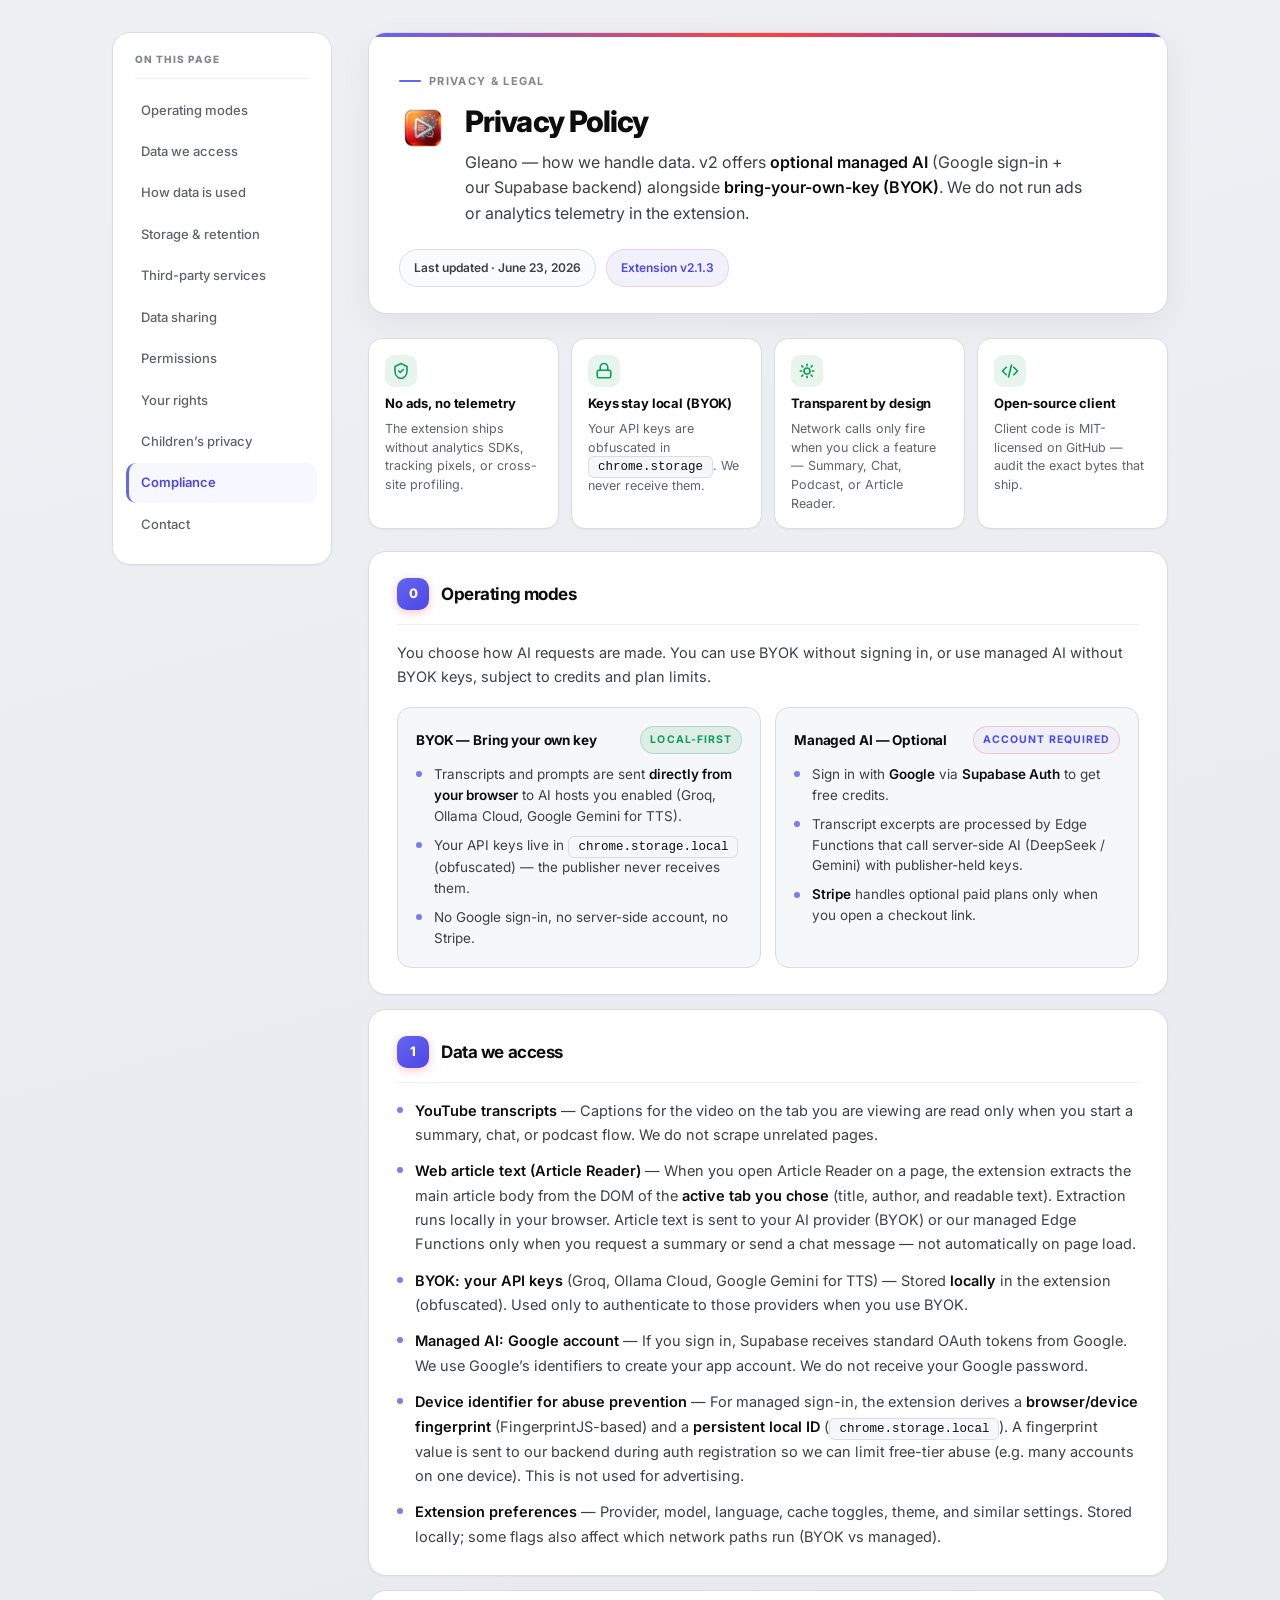
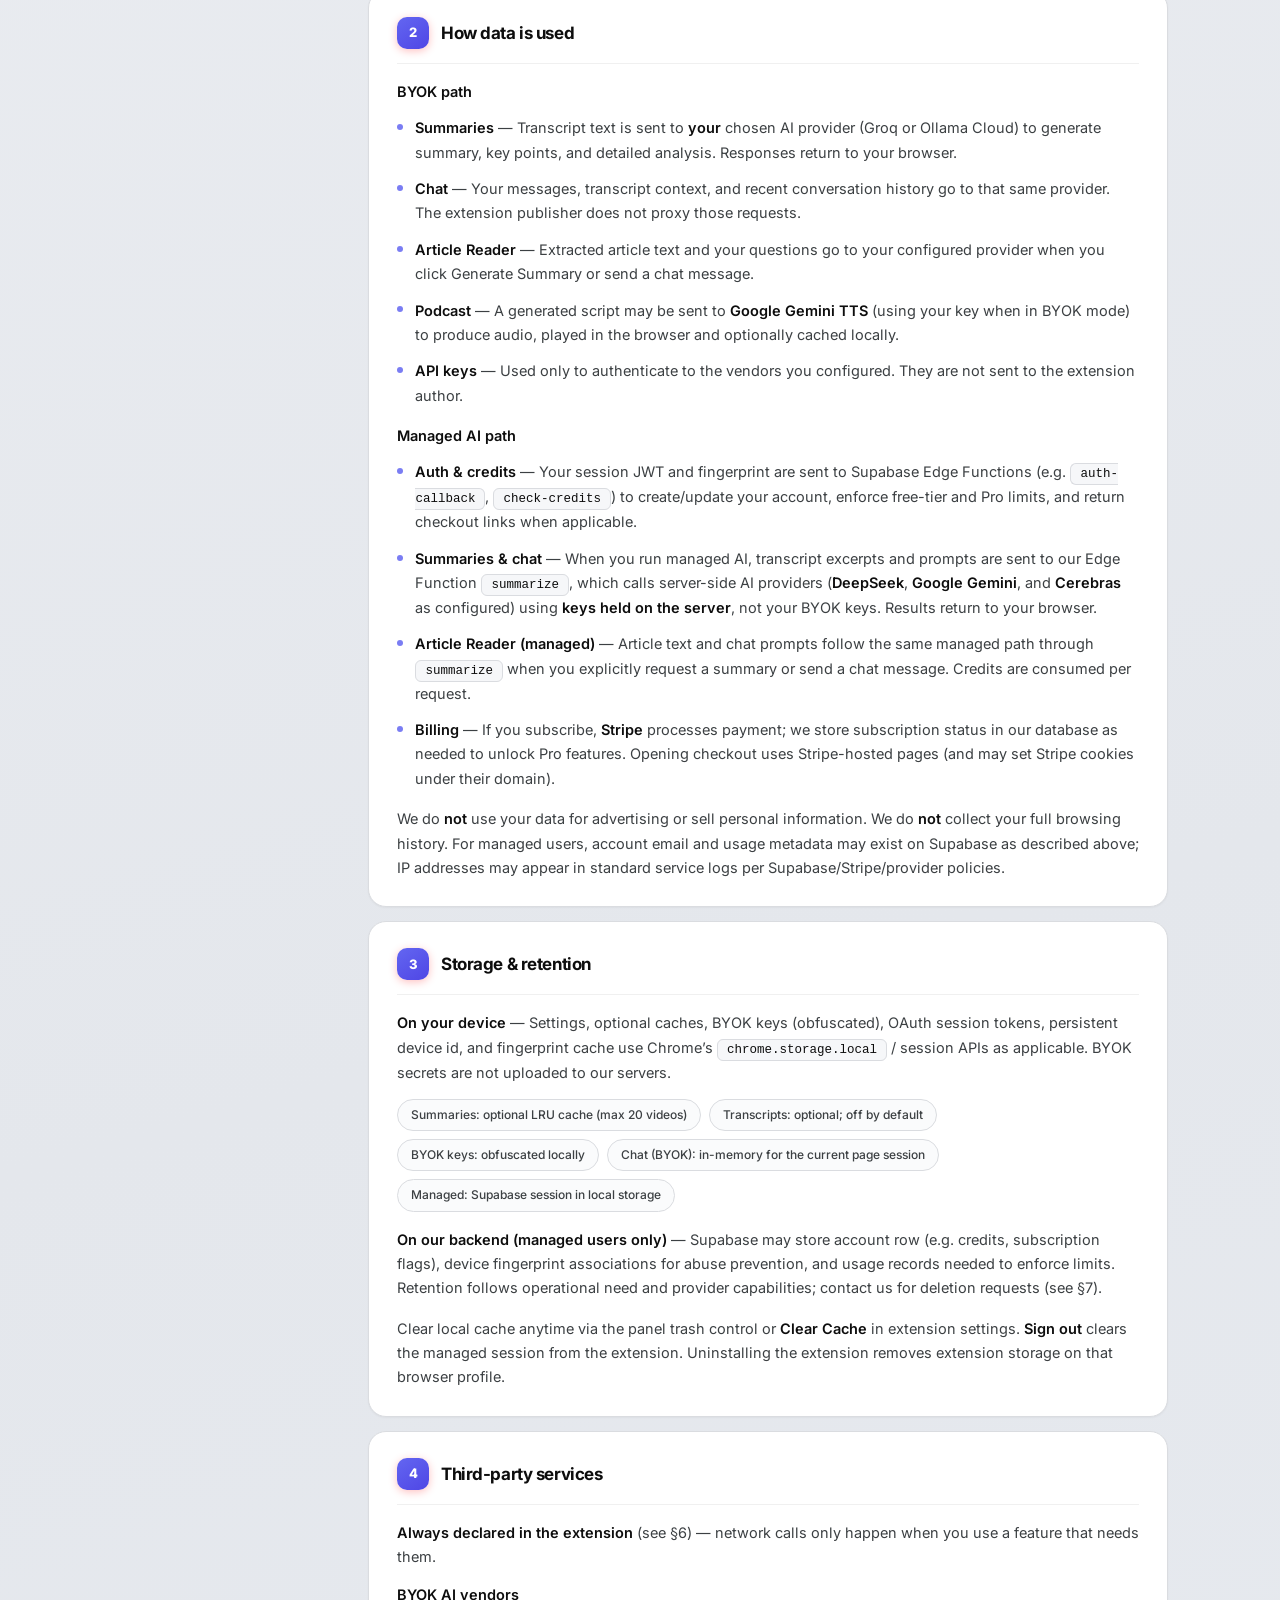
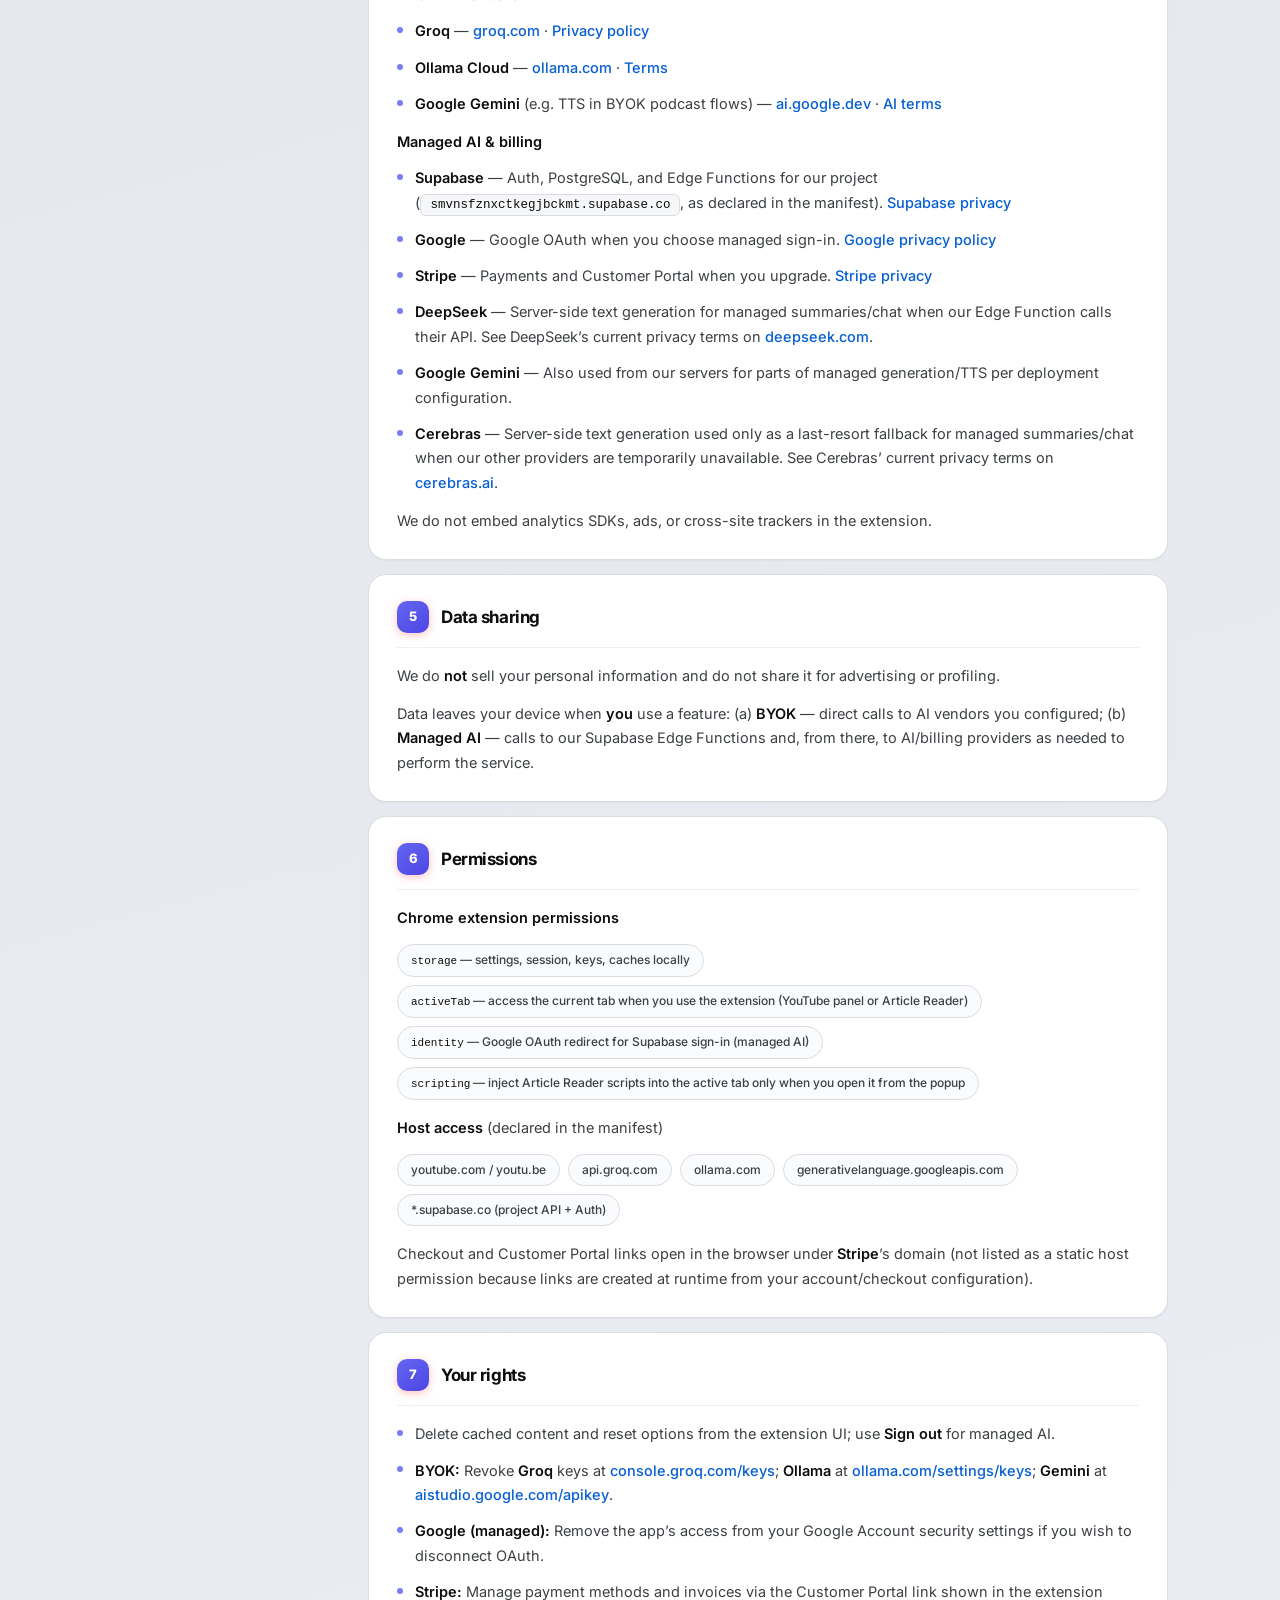
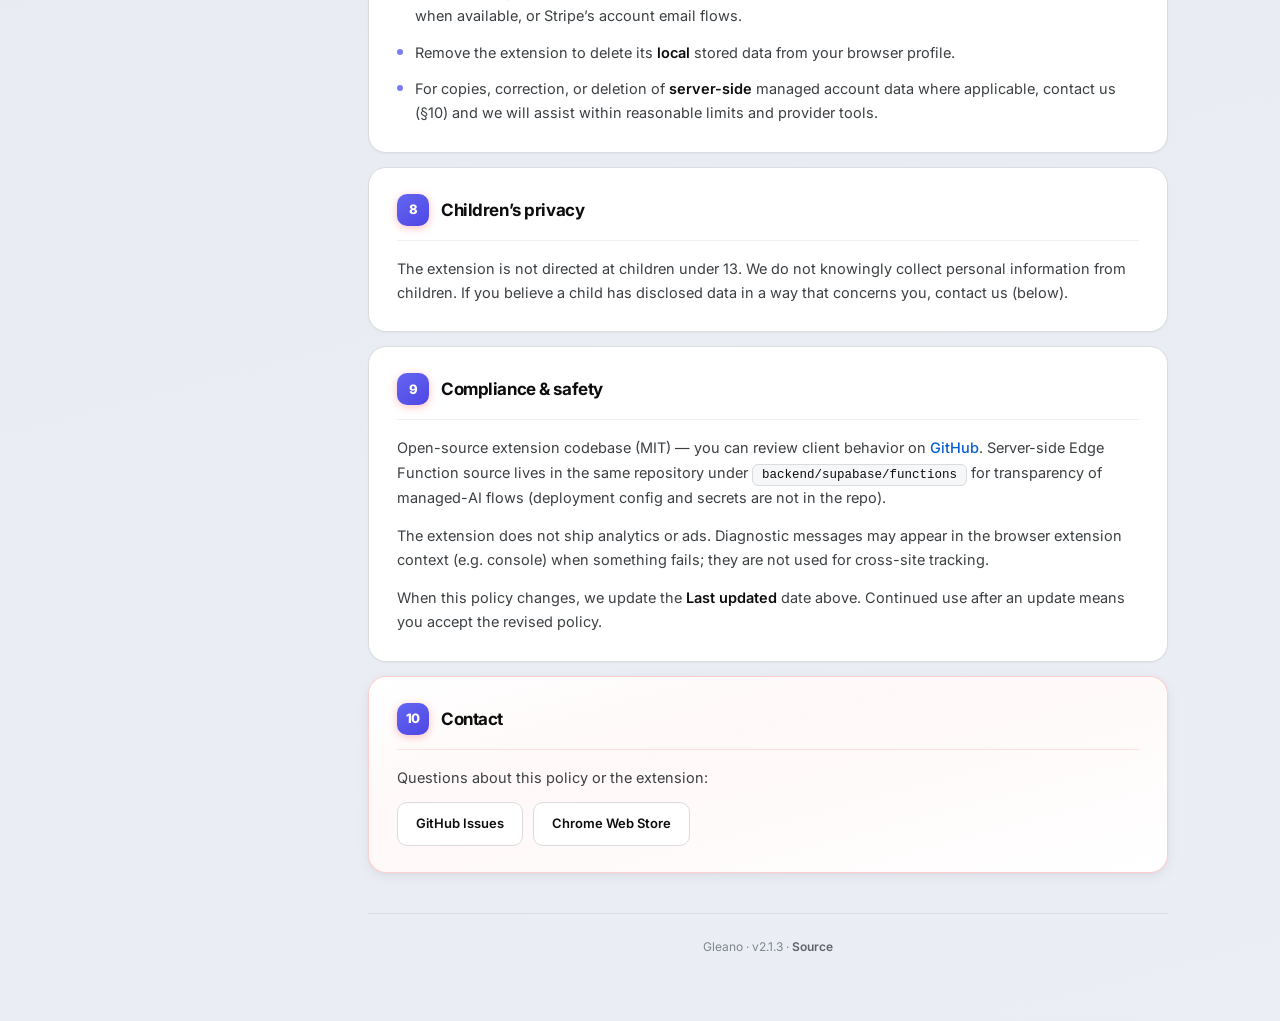
==== privacy-policy.html @ ccbb437e "fix: surface real errors and remove the single-client caption dependency (v2.1.3) Users hit "Somethi" ====
<!DOCTYPE html>
<html lang="en">
<head>
  <meta charset="UTF-8">
  <meta name="viewport" content="width=device-width, initial-scale=1.0">
  <meta name="description" content="Privacy Policy for Gleano v2.1.3 — BYOK or optional managed AI (Supabase, Google sign-in), Stripe billing, no ads or analytics telemetry.">
  <meta name="theme-color" content="#eceef2">
  <title>Privacy Policy — Gleano</title>
  <link rel="icon" href="icons/icon32.png?v=2.1.2" sizes="32x32" type="image/png">
  <link rel="preconnect" href="https://fonts.googleapis.com">
  <link rel="preconnect" href="https://fonts.gstatic.com" crossorigin>
  <link href="https://fonts.googleapis.com/css2?family=Inter:wght@400;500;600;700;800&display=swap" rel="stylesheet">
  <style>
    :root {
      --bg-base: #eceef2;
      --bg-page: linear-gradient(165deg, #eef0f4 0%, #e4e7ec 45%, #ebeff5 100%);
      --surface: #ffffff;
      --surface-elevated: #fafbfc;
      --surface-tint: #f6f7f9;
      --text: #0d0d0d;
      --text-secondary: #3c4043;
      --muted: #5f6368;
      --dim: #80868b;
      --border: #dadce0;
      --border-subtle: rgba(0, 0, 0, 0.06);
      /* Gleano brand */
      --brand: #6366f1;
      --brand-dark: #4f46e5;
      --brand-soft: rgba(99, 102, 241, 0.09);
      --brand-softer: rgba(99, 102, 241, 0.05);
      /* Links: familiar "YouTube blue" */
      --link: #065fd4;
      --link-hover: #044aa3;
      --accent-green: #0f9d58;
      --accent-green-soft: rgba(15, 157, 88, 0.1);
      --radius-sm: 10px;
      --radius: 14px;
      --radius-lg: 18px;
      --shadow-sm: 0 1px 2px rgba(0, 0, 0, 0.04);
      --shadow-md: 0 4px 14px rgba(0, 0, 0, 0.06), 0 1px 3px rgba(0, 0, 0, 0.04);
      --shadow-header: 0 8px 32px rgba(0, 0, 0, 0.06), 0 1px 0 rgba(255, 255, 255, 0.8) inset;
      --font: 'Inter', -apple-system, BlinkMacSystemFont, 'Segoe UI', Roboto, sans-serif;
      --toc-width: 220px;
    }

    @media (prefers-color-scheme: dark) {
      :root {
        --bg-base: #0b0c0e;
        --bg-page: linear-gradient(165deg, #0d0f12 0%, #0b0c0e 48%, #101216 100%);
        --surface: #15171c;
        --surface-elevated: #1b1e24;
        --surface-tint: #181a20;
        --text: #f5f6f8;
        --text-secondary: #c8ccd2;
        --muted: #9aa0a6;
        --dim: #6b7280;
        --border: #2a2e36;
        --border-subtle: rgba(255, 255, 255, 0.06);
        --brand-soft: rgba(255, 64, 64, 0.18);
        --brand-softer: rgba(255, 64, 64, 0.09);
        --link: #8ab4f8;
        --link-hover: #a9c5fb;
        --accent-green: #34d399;
        --accent-green-soft: rgba(52, 211, 153, 0.12);
        --shadow-sm: 0 1px 2px rgba(0, 0, 0, 0.35);
        --shadow-md: 0 6px 22px rgba(0, 0, 0, 0.4), 0 1px 3px rgba(0, 0, 0, 0.3);
        --shadow-header: 0 10px 36px rgba(0, 0, 0, 0.45), 0 1px 0 rgba(255, 255, 255, 0.04) inset;
      }
    }

    * { box-sizing: border-box; margin: 0; padding: 0; }
    html {
      scroll-behavior: smooth;
      color-scheme: light dark;
    }
    @media (prefers-reduced-motion: reduce) {
      html { scroll-behavior: auto; }
      .toc a, .card, .contact-links a { transition: none; }
    }

    body {
      font-family: var(--font);
      background: var(--bg-base);
      background-image: var(--bg-page);
      color: var(--text);
      font-size: 15px;
      line-height: 1.65;
      -webkit-font-smoothing: antialiased;
      min-height: 100vh;
    }

    .shell {
      max-width: 1100px;
      margin: 0 auto;
      padding: 32px 22px 72px;
      display: grid;
      grid-template-columns: var(--toc-width) minmax(0, 1fr);
      gap: 36px;
      align-items: start;
    }

    .toc-wrap {
      position: sticky;
      top: 28px;
    }
    .toc-panel {
      background: var(--surface);
      border: 1px solid var(--border);
      border-radius: var(--radius-lg);
      box-shadow: var(--shadow-sm);
      padding: 18px 14px 20px;
    }
    .toc-label {
      font-size: 10px;
      font-weight: 800;
      letter-spacing: 0.11em;
      text-transform: uppercase;
      color: var(--dim);
      margin: 0 8px 12px;
      padding-bottom: 10px;
      border-bottom: 1px solid var(--border-subtle);
    }
    .toc {
      display: flex;
      flex-direction: column;
      gap: 2px;
    }
    .toc a {
      display: block;
      padding: 9px 12px;
      border-radius: var(--radius-sm);
      font-size: 13px;
      font-weight: 500;
      color: var(--muted);
      text-decoration: none;
      border-left: 3px solid transparent;
      margin-left: -1px;
      transition: color 0.18s ease, background 0.18s ease, border-color 0.18s ease;
    }
    .toc a:hover {
      color: var(--text);
      background: var(--surface-elevated);
    }
    .toc a:focus-visible {
      outline: 2px solid var(--link);
      outline-offset: 2px;
    }
    .toc a.active {
      color: var(--brand-dark);
      background: var(--brand-softer);
      border-left-color: var(--brand);
      font-weight: 600;
    }

    .main { min-width: 0; }

    .doc-header {
      background: var(--surface);
      border: 1px solid var(--border);
      border-radius: var(--radius-lg);
      box-shadow: var(--shadow-header);
      padding: 0;
      margin-bottom: 24px;
      overflow: hidden;
    }
    .doc-header-top {
      height: 4px;
      background: linear-gradient(90deg, var(--brand) 0%, #ff4040 50%, var(--brand-dark) 100%);
    }
    .doc-header-inner {
      padding: 28px 30px 26px;
    }
    .doc-eyebrow {
      display: inline-flex;
      align-items: center;
      gap: 8px;
      font-size: 11px;
      font-weight: 700;
      letter-spacing: 0.12em;
      text-transform: uppercase;
      color: var(--dim);
      margin-bottom: 14px;
    }
    .doc-eyebrow::before {
      content: '';
      width: 22px;
      height: 2px;
      background: var(--brand);
      border-radius: 1px;
    }
    .doc-brand {
      display: flex;
      align-items: flex-start;
      gap: 18px;
      margin-bottom: 20px;
    }
    .doc-logo {
      display: block;
      width: 48px;
      height: 48px;
      border-radius: 12px;
      flex-shrink: 0;
    }
    .doc-title-block { flex: 1; min-width: 0; }
    .doc-header h1 {
      font-size: clamp(1.5rem, 4vw, 1.85rem);
      font-weight: 800;
      letter-spacing: -0.03em;
      line-height: 1.2;
      color: var(--text);
      margin-bottom: 10px;
    }
    .doc-lead {
      color: var(--text-secondary);
      font-size: 1rem;
      line-height: 1.62;
      max-width: 62ch;
      font-weight: 400;
    }
    .doc-lead strong { color: var(--text); font-weight: 600; }
    .doc-meta {
      display: flex;
      flex-wrap: wrap;
      gap: 10px;
      margin-top: 22px;
    }
    .meta-pill {
      display: inline-flex;
      align-items: center;
      gap: 8px;
      padding: 8px 14px;
      border-radius: 999px;
      font-size: 12px;
      font-weight: 600;
      color: var(--text-secondary);
      background: var(--surface-elevated);
      border: 1px solid var(--border);
    }
    .meta-pill svg {
      width: 14px;
      height: 14px;
      opacity: 0.7;
      flex-shrink: 0;
    }
    .meta-pill--version {
      background: var(--brand-soft);
      border-color: rgba(255, 0, 0, 0.15);
      color: var(--brand-dark);
    }

    .section {
      scroll-margin-top: 24px;
      margin-bottom: 14px;
    }
    .card {
      background: var(--surface);
      border: 1px solid var(--border);
      border-radius: var(--radius-lg);
      box-shadow: var(--shadow-sm);
      padding: 26px 28px;
    }
    .card h2 {
      font-size: 1.0625rem;
      font-weight: 700;
      letter-spacing: -0.025em;
      margin-bottom: 16px;
      display: flex;
      align-items: center;
      gap: 12px;
      color: var(--text);
      padding-bottom: 14px;
      border-bottom: 1px solid var(--border-subtle);
    }
    .card h2 .num {
      display: inline-flex;
      align-items: center;
      justify-content: center;
      min-width: 32px;
      height: 32px;
      padding: 0 8px;
      border-radius: 10px;
      background: linear-gradient(145deg, var(--brand) 0%, var(--brand-dark) 100%);
      color: #fff;
      font-size: 13px;
      font-weight: 800;
      flex-shrink: 0;
      box-shadow: 0 2px 8px rgba(255, 0, 0, 0.25);
    }
    .card p {
      color: var(--text-secondary);
      margin-bottom: 12px;
      font-size: 14.5px;
      line-height: 1.68;
    }
    .card p:last-child { margin-bottom: 0; }
    .card .spaced-top { margin-top: 1rem; }
    .card .spaced-top-sm { margin-top: 0.85rem; }
    .card ul {
      margin: 0;
      padding: 0;
      list-style: none;
      color: var(--text-secondary);
      font-size: 14.5px;
      line-height: 1.68;
    }
    .card li {
      margin-bottom: 12px;
      padding-left: 1.15rem;
      position: relative;
    }
    .card li:last-child { margin-bottom: 0; }
    .card li::before {
      content: '';
      position: absolute;
      left: 0;
      top: 0.55em;
      width: 6px;
      height: 6px;
      border-radius: 50%;
      background: var(--brand);
      opacity: 0.85;
    }
    .card li strong, .card p strong { color: var(--text); font-weight: 600; }
    .card a {
      color: var(--link);
      text-decoration: none;
      font-weight: 500;
      border-bottom: 1px solid transparent;
      transition: color 0.15s ease, border-color 0.15s ease;
    }
    .card a:hover {
      color: var(--link-hover);
      border-bottom-color: rgba(6, 95, 212, 0.35);
    }
    .card a:focus-visible {
      outline: 2px solid var(--link);
      outline-offset: 2px;
      border-radius: 2px;
    }

    .chips { display: flex; flex-wrap: wrap; gap: 8px; margin: 14px 0 6px; }
    .chip {
      font-size: 12px;
      font-weight: 500;
      color: var(--text-secondary);
      background: var(--surface-elevated);
      border: 1px solid var(--border);
      padding: 7px 13px;
      border-radius: 999px;
      line-height: 1.35;
    }
    .chip code {
      font-family: ui-monospace, 'SF Mono', Consolas, monospace;
      font-size: 11px;
      color: var(--text);
    }
    .inline-code {
      font-family: ui-monospace, 'SF Mono', Consolas, monospace;
      font-size: 12.5px;
      background: var(--surface-tint);
      border: 1px solid var(--border);
      padding: 3px 9px;
      border-radius: 6px;
      color: var(--text);
    }

    /* At-a-glance trust-signal grid */
    .glance {
      display: grid;
      grid-template-columns: repeat(4, minmax(0, 1fr));
      gap: 12px;
      margin: 0 0 22px;
    }
    .glance-card {
      background: var(--surface);
      border: 1px solid var(--border);
      border-radius: var(--radius);
      padding: 16px 16px 14px;
      box-shadow: var(--shadow-sm);
      display: flex;
      flex-direction: column;
      gap: 8px;
      min-height: 108px;
    }
    .glance-icon {
      width: 32px;
      height: 32px;
      border-radius: 9px;
      background: var(--accent-green-soft);
      color: var(--accent-green);
      display: inline-flex;
      align-items: center;
      justify-content: center;
    }
    .glance-icon svg { width: 18px; height: 18px; }
    .glance-title {
      font-size: 13px;
      font-weight: 700;
      letter-spacing: -0.01em;
      color: var(--text);
      line-height: 1.3;
    }
    .glance-sub {
      font-size: 12.5px;
      line-height: 1.5;
      color: var(--muted);
    }
    @media (max-width: 860px) {
      .glance { grid-template-columns: repeat(2, minmax(0, 1fr)); }
    }
    @media (max-width: 480px) {
      .glance { grid-template-columns: 1fr; }
    }

    /* Mode comparison (BYOK vs Managed) */
    .modes {
      display: grid;
      grid-template-columns: 1fr 1fr;
      gap: 14px;
      margin-top: 18px;
    }
    .mode-card {
      background: var(--surface-tint);
      border: 1px solid var(--border);
      border-radius: var(--radius);
      padding: 18px;
    }
    .mode-head {
      display: flex;
      align-items: center;
      justify-content: space-between;
      gap: 10px;
      margin-bottom: 10px;
    }
    .mode-name {
      font-size: 13.5px;
      font-weight: 700;
      letter-spacing: -0.01em;
    }
    .mode-badge {
      font-size: 10.5px;
      font-weight: 700;
      letter-spacing: 0.1em;
      text-transform: uppercase;
      padding: 4px 9px;
      border-radius: 999px;
      background: var(--brand-softer);
      color: var(--brand-dark);
      border: 1px solid rgba(255, 0, 0, 0.18);
    }
    .mode-badge.mode-badge--green {
      background: var(--accent-green-soft);
      color: var(--accent-green);
      border-color: rgba(15, 157, 88, 0.22);
    }
    @media (prefers-color-scheme: dark) {
      .mode-badge { color: #ff7676; border-color: rgba(255, 64, 64, 0.3); }
      .mode-badge.mode-badge--green { color: #5be3a7; border-color: rgba(52, 211, 153, 0.3); }
    }
    .mode-card ul { padding-left: 0; }
    .mode-card li {
      font-size: 13.5px;
      line-height: 1.55;
      margin-bottom: 8px;
    }
    .mode-card li:last-child { margin-bottom: 0; }
    @media (max-width: 680px) {
      .modes { grid-template-columns: 1fr; }
    }

    .contact-card {
      border-color: rgba(255, 0, 0, 0.18);
      background: linear-gradient(165deg, #fff 0%, #fff8f8 38%, #fff 100%);
      box-shadow: var(--shadow-md);
    }
    .contact-card h2 { border-bottom-color: rgba(255, 0, 0, 0.1); }
    .contact-links { display: flex; flex-wrap: wrap; gap: 10px; margin-top: 12px; }
    .contact-links a {
      display: inline-flex;
      align-items: center;
      padding: 10px 18px;
      border-radius: var(--radius-sm);
      border: 1px solid var(--border);
      background: var(--surface);
      font-size: 13px;
      font-weight: 600;
      color: var(--text);
      text-decoration: none;
      transition: border-color 0.18s ease, box-shadow 0.18s ease, color 0.18s ease;
    }
    .contact-links a:hover {
      border-color: var(--brand);
      color: var(--brand-dark);
      box-shadow: 0 2px 12px rgba(255, 0, 0, 0.12);
    }
    .contact-links a:focus-visible {
      outline: 2px solid var(--link);
      outline-offset: 2px;
    }

    .site-footer {
      margin-top: 40px;
      padding: 24px 20px 0;
      border-top: 1px solid var(--border);
      text-align: center;
      font-size: 12px;
      color: var(--dim);
      line-height: 1.5;
    }
    .site-footer a {
      color: var(--muted);
      font-weight: 600;
      text-decoration: none;
      border-bottom: 1px solid transparent;
    }
    .site-footer a:hover {
      color: var(--link);
      border-bottom-color: rgba(6, 95, 212, 0.3);
    }

    @media (max-width: 860px) {
      .shell {
        grid-template-columns: 1fr;
        gap: 22px;
        padding: 20px 16px 56px;
      }
      .toc-wrap {
        position: static;
      }
      .toc-panel {
        padding: 14px 12px 16px;
      }
      .toc {
        flex-direction: row;
        flex-wrap: wrap;
        gap: 6px;
      }
      .toc-label {
        width: 100%;
        margin-bottom: 8px;
        padding-bottom: 8px;
      }
      .toc a {
        border-left: none;
        border-radius: 999px;
        padding: 7px 12px;
        margin-left: 0;
        background: var(--surface-elevated);
        border: 1px solid var(--border);
        font-size: 12px;
      }
      .toc a.active {
        border: 1px solid rgba(255, 0, 0, 0.35);
        background: var(--brand-softer);
        color: var(--brand-dark);
      }
      .doc-header-inner { padding: 22px 18px 20px; }
      .doc-brand { flex-direction: column; align-items: center; text-align: center; }
      .doc-title-block { display: flex; flex-direction: column; align-items: center; }
      .doc-lead { text-align: center; max-width: 100%; }
      .doc-meta { justify-content: center; }
      .card { padding: 20px 18px; }
    }
  </style>
</head>
<body>
  <div class="shell">
    <div class="toc-wrap">
      <div class="toc-panel">
        <div class="toc-label">On this page</div>
        <nav class="toc" aria-label="Table of contents">
          <a href="#overview">Operating modes</a>
          <a href="#data-access">Data we access</a>
          <a href="#data-usage">How data is used</a>
          <a href="#storage">Storage &amp; retention</a>
          <a href="#third-party">Third-party services</a>
          <a href="#sharing">Data sharing</a>
          <a href="#permissions">Permissions</a>
          <a href="#rights">Your rights</a>
          <a href="#children">Children’s privacy</a>
          <a href="#compliance">Compliance</a>
          <a href="#contact">Contact</a>
        </nav>
      </div>
    </div>

    <main class="main">
      <header class="doc-header">
        <div class="doc-header-top" aria-hidden="true"></div>
        <div class="doc-header-inner">
          <p class="doc-eyebrow">Privacy &amp; legal</p>
          <div class="doc-brand">
            <img class="doc-logo" src="icons/icon48.png?v=2.1.2" width="48" height="48" alt="" aria-hidden="true">
            <div class="doc-title-block">
              <h1>Privacy Policy</h1>
              <p class="doc-lead">Gleano — how we handle data. v2 offers <strong>optional managed AI</strong> (Google sign-in + our Supabase backend) alongside <strong>bring-your-own-key (BYOK)</strong>. We do not run ads or analytics telemetry in the extension.</p>
            </div>
          </div>
          <div class="doc-meta">
            <span class="meta-pill">Last updated · June 23, 2026</span>
            <span class="meta-pill meta-pill--version">Extension v2.1.3</span>
          </div>
        </div>
      </header>

      <section class="glance" aria-label="At a glance">
        <div class="glance-card">
          <span class="glance-icon" aria-hidden="true">
            <svg viewBox="0 0 24 24" fill="none" stroke="currentColor" stroke-width="2.2" stroke-linecap="round" stroke-linejoin="round"><path d="M12 2 4 6v6c0 5 3.4 9.2 8 10 4.6-.8 8-5 8-10V6l-8-4z"/><path d="m9 12 2 2 4-4"/></svg>
          </span>
          <div class="glance-title">No ads, no telemetry</div>
          <div class="glance-sub">The extension ships without analytics SDKs, tracking pixels, or cross-site profiling.</div>
        </div>
        <div class="glance-card">
          <span class="glance-icon" aria-hidden="true">
            <svg viewBox="0 0 24 24" fill="none" stroke="currentColor" stroke-width="2.2" stroke-linecap="round" stroke-linejoin="round"><rect x="3" y="11" width="18" height="10" rx="2"/><path d="M7 11V7a5 5 0 0 1 10 0v4"/></svg>
          </span>
          <div class="glance-title">Keys stay local (BYOK)</div>
          <div class="glance-sub">Your API keys are obfuscated in <span class="inline-code">chrome.storage</span>. We never receive them.</div>
        </div>
        <div class="glance-card">
          <span class="glance-icon" aria-hidden="true">
            <svg viewBox="0 0 24 24" fill="none" stroke="currentColor" stroke-width="2.2" stroke-linecap="round" stroke-linejoin="round"><path d="M12 3v2"/><path d="M12 19v2"/><path d="m5 5 1.4 1.4"/><path d="m17.6 17.6 1.4 1.4"/><path d="M3 12h2"/><path d="M19 12h2"/><path d="m5 19 1.4-1.4"/><path d="m17.6 6.4 1.4-1.4"/><circle cx="12" cy="12" r="4"/></svg>
          </span>
          <div class="glance-title">Transparent by design</div>
          <div class="glance-sub">Network calls only fire when you click a feature — Summary, Chat, Podcast, or Article Reader.</div>
        </div>
        <div class="glance-card">
          <span class="glance-icon" aria-hidden="true">
            <svg viewBox="0 0 24 24" fill="none" stroke="currentColor" stroke-width="2.2" stroke-linecap="round" stroke-linejoin="round"><path d="m7 17-5-5 5-5"/><path d="m17 17 5-5-5-5"/><path d="m14 4-4 16"/></svg>
          </span>
          <div class="glance-title">Open-source client</div>
          <div class="glance-sub">Client code is MIT-licensed on GitHub — audit the exact bytes that ship.</div>
        </div>
      </section>

      <div class="section" id="overview">
        <div class="card">
          <h2><span class="num">0</span> Operating modes</h2>
          <p>You choose how AI requests are made. You can use BYOK without signing in, or use managed AI without BYOK keys, subject to credits and plan limits.</p>
          <div class="modes">
            <div class="mode-card">
              <div class="mode-head">
                <span class="mode-name">BYOK — Bring your own key</span>
                <span class="mode-badge mode-badge--green">Local-first</span>
              </div>
              <ul>
                <li>Transcripts and prompts are sent <strong>directly from your browser</strong> to AI hosts you enabled (Groq, Ollama Cloud, Google Gemini for TTS).</li>
                <li>Your API keys live in <span class="inline-code">chrome.storage.local</span> (obfuscated) — the publisher never receives them.</li>
                <li>No Google sign-in, no server-side account, no Stripe.</li>
              </ul>
            </div>
            <div class="mode-card">
              <div class="mode-head">
                <span class="mode-name">Managed AI — Optional</span>
                <span class="mode-badge">Account required</span>
              </div>
              <ul>
                <li>Sign in with <strong>Google</strong> via <strong>Supabase Auth</strong> to get free credits.</li>
                <li>Transcript excerpts are processed by Edge Functions that call server-side AI (DeepSeek / Gemini) with publisher-held keys.</li>
                <li><strong>Stripe</strong> handles optional paid plans only when you open a checkout link.</li>
              </ul>
            </div>
          </div>
        </div>
      </div>

      <div class="section" id="data-access">
        <div class="card">
          <h2><span class="num">1</span> Data we access</h2>
          <ul>
            <li><strong>YouTube transcripts</strong> — Captions for the video on the tab you are viewing are read only when you start a summary, chat, or podcast flow. We do not scrape unrelated pages.</li>
            <li><strong>Web article text (Article Reader)</strong> — When you open Article Reader on a page, the extension extracts the main article body from the DOM of the <strong>active tab you chose</strong> (title, author, and readable text). Extraction runs locally in your browser. Article text is sent to your AI provider (BYOK) or our managed Edge Functions only when you request a summary or send a chat message — not automatically on page load.</li>
            <li><strong>BYOK: your API keys</strong> (Groq, Ollama Cloud, Google Gemini for TTS) — Stored <strong>locally</strong> in the extension (obfuscated). Used only to authenticate to those providers when you use BYOK.</li>
            <li><strong>Managed AI: Google account</strong> — If you sign in, Supabase receives standard OAuth tokens from Google. We use Google’s identifiers to create your app account. We do not receive your Google password.</li>
            <li><strong>Device identifier for abuse prevention</strong> — For managed sign-in, the extension derives a <strong>browser/device fingerprint</strong> (FingerprintJS-based) and a <strong>persistent local ID</strong> (<span class="inline-code">chrome.storage.local</span>). A fingerprint value is sent to our backend during auth registration so we can limit free-tier abuse (e.g. many accounts on one device). This is not used for advertising.</li>
            <li><strong>Extension preferences</strong> — Provider, model, language, cache toggles, theme, and similar settings. Stored locally; some flags also affect which network paths run (BYOK vs managed).</li>
          </ul>
        </div>
      </div>

      <div class="section" id="data-usage">
        <div class="card">
          <h2><span class="num">2</span> How data is used</h2>
          <p><strong>BYOK path</strong></p>
          <ul>
            <li><strong>Summaries</strong> — Transcript text is sent to <strong>your</strong> chosen AI provider (Groq or Ollama Cloud) to generate summary, key points, and detailed analysis. Responses return to your browser.</li>
            <li><strong>Chat</strong> — Your messages, transcript context, and recent conversation history go to that same provider. The extension publisher does not proxy those requests.</li>
            <li><strong>Article Reader</strong> — Extracted article text and your questions go to your configured provider when you click Generate Summary or send a chat message.</li>
            <li><strong>Podcast</strong> — A generated script may be sent to <strong>Google Gemini TTS</strong> (using your key when in BYOK mode) to produce audio, played in the browser and optionally cached locally.</li>
            <li><strong>API keys</strong> — Used only to authenticate to the vendors you configured. They are not sent to the extension author.</li>
          </ul>
          <p class="spaced-top"><strong>Managed AI path</strong></p>
          <ul>
            <li><strong>Auth &amp; credits</strong> — Your session JWT and fingerprint are sent to Supabase Edge Functions (e.g. <span class="inline-code">auth-callback</span>, <span class="inline-code">check-credits</span>) to create/update your account, enforce free-tier and Pro limits, and return checkout links when applicable.</li>
            <li><strong>Summaries &amp; chat</strong> — When you run managed AI, transcript excerpts and prompts are sent to our Edge Function <span class="inline-code">summarize</span>, which calls server-side AI providers (<strong>DeepSeek</strong>, <strong>Google Gemini</strong>, and <strong>Cerebras</strong> as configured) using <strong>keys held on the server</strong>, not your BYOK keys. Results return to your browser.</li>
            <li><strong>Article Reader (managed)</strong> — Article text and chat prompts follow the same managed path through <span class="inline-code">summarize</span> when you explicitly request a summary or send a chat message. Credits are consumed per request.</li>
            <li><strong>Billing</strong> — If you subscribe, <strong>Stripe</strong> processes payment; we store subscription status in our database as needed to unlock Pro features. Opening checkout uses Stripe-hosted pages (and may set Stripe cookies under their domain).</li>
          </ul>
          <p class="spaced-top">We do <strong>not</strong> use your data for advertising or sell personal information. We do <strong>not</strong> collect your full browsing history. For managed users, account email and usage metadata may exist on Supabase as described above; IP addresses may appear in standard service logs per Supabase/Stripe/provider policies.</p>
        </div>
      </div>

      <div class="section" id="storage">
        <div class="card">
          <h2><span class="num">3</span> Storage &amp; retention</h2>
          <p><strong>On your device</strong> — Settings, optional caches, BYOK keys (obfuscated), OAuth session tokens, persistent device id, and fingerprint cache use Chrome’s <span class="inline-code">chrome.storage.local</span> / session APIs as applicable. BYOK secrets are not uploaded to our servers.</p>
          <div class="chips">
            <span class="chip">Summaries: optional LRU cache (max 20 videos)</span>
            <span class="chip">Transcripts: optional; off by default</span>
            <span class="chip">BYOK keys: obfuscated locally</span>
            <span class="chip">Chat (BYOK): in-memory for the current page session</span>
            <span class="chip">Managed: Supabase session in local storage</span>
          </div>
          <p class="spaced-top"><strong>On our backend (managed users only)</strong> — Supabase may store account row (e.g. credits, subscription flags), device fingerprint associations for abuse prevention, and usage records needed to enforce limits. Retention follows operational need and provider capabilities; contact us for deletion requests (see §7).</p>
          <p class="spaced-top">Clear local cache anytime via the panel trash control or <strong>Clear Cache</strong> in extension settings. <strong>Sign out</strong> clears the managed session from the extension. Uninstalling the extension removes extension storage on that browser profile.</p>
        </div>
      </div>

      <div class="section" id="third-party">
        <div class="card">
          <h2><span class="num">4</span> Third-party services</h2>
          <p><strong>Always declared in the extension</strong> (see §6) — network calls only happen when you use a feature that needs them.</p>
          <p class="spaced-top-sm"><strong>BYOK AI vendors</strong></p>
          <ul>
            <li><strong>Groq</strong> — <a href="https://groq.com" target="_blank" rel="noopener noreferrer">groq.com</a> · <a href="https://groq.com/privacy-policy/" target="_blank" rel="noopener noreferrer">Privacy policy</a></li>
            <li><strong>Ollama Cloud</strong> — <a href="https://ollama.com" target="_blank" rel="noopener noreferrer">ollama.com</a> · <a href="https://ollama.com/terms" target="_blank" rel="noopener noreferrer">Terms</a></li>
            <li><strong>Google Gemini</strong> (e.g. TTS in BYOK podcast flows) — <a href="https://ai.google.dev" target="_blank" rel="noopener noreferrer">ai.google.dev</a> · <a href="https://ai.google.dev/terms" target="_blank" rel="noopener noreferrer">AI terms</a></li>
          </ul>
          <p class="spaced-top-sm"><strong>Managed AI &amp; billing</strong></p>
          <ul>
            <li><strong>Supabase</strong> — Auth, PostgreSQL, and Edge Functions for our project (<span class="inline-code">smvnsfznxctkegjbckmt.supabase.co</span>, as declared in the manifest). <a href="https://supabase.com/privacy" target="_blank" rel="noopener noreferrer">Supabase privacy</a></li>
            <li><strong>Google</strong> — Google OAuth when you choose managed sign-in. <a href="https://policies.google.com/privacy" target="_blank" rel="noopener noreferrer">Google privacy policy</a></li>
            <li><strong>Stripe</strong> — Payments and Customer Portal when you upgrade. <a href="https://stripe.com/privacy" target="_blank" rel="noopener noreferrer">Stripe privacy</a></li>
            <li><strong>DeepSeek</strong> — Server-side text generation for managed summaries/chat when our Edge Function calls their API. See DeepSeek’s current privacy terms on <a href="https://www.deepseek.com" target="_blank" rel="noopener noreferrer">deepseek.com</a>.</li>
            <li><strong>Google Gemini</strong> — Also used from our servers for parts of managed generation/TTS per deployment configuration.</li>
            <li><strong>Cerebras</strong> — Server-side text generation used only as a last-resort fallback for managed summaries/chat when our other providers are temporarily unavailable. See Cerebras’ current privacy terms on <a href="https://www.cerebras.ai" target="_blank" rel="noopener noreferrer">cerebras.ai</a>.</li>
          </ul>
          <p class="spaced-top-sm">We do not embed analytics SDKs, ads, or cross-site trackers in the extension.</p>
        </div>
      </div>

      <div class="section" id="sharing">
        <div class="card">
          <h2><span class="num">5</span> Data sharing</h2>
          <p>We do <strong>not</strong> sell your personal information and do not share it for advertising or profiling.</p>
          <p class="spaced-top-sm">Data leaves your device when <strong>you</strong> use a feature: (a) <strong>BYOK</strong> — direct calls to AI vendors you configured; (b) <strong>Managed AI</strong> — calls to our Supabase Edge Functions and, from there, to AI/billing providers as needed to perform the service.</p>
        </div>
      </div>

      <div class="section" id="permissions">
        <div class="card">
          <h2><span class="num">6</span> Permissions</h2>
          <p><strong>Chrome extension permissions</strong></p>
          <div class="chips">
            <span class="chip"><code>storage</code> — settings, session, keys, caches locally</span>
            <span class="chip"><code>activeTab</code> — access the current tab when you use the extension (YouTube panel or Article Reader)</span>
            <span class="chip"><code>identity</code> — Google OAuth redirect for Supabase sign-in (managed AI)</span>
            <span class="chip"><code>scripting</code> — inject Article Reader scripts into the active tab only when you open it from the popup</span>
          </div>
          <p class="spaced-top"><strong>Host access</strong> (declared in the manifest)</p>
          <div class="chips">
            <span class="chip">youtube.com / youtu.be</span>
            <span class="chip">api.groq.com</span>
            <span class="chip">ollama.com</span>
            <span class="chip">generativelanguage.googleapis.com</span>
            <span class="chip">*.supabase.co (project API + Auth)</span>
          </div>
          <p class="spaced-top">Checkout and Customer Portal links open in the browser under <strong>Stripe</strong>’s domain (not listed as a static host permission because links are created at runtime from your account/checkout configuration).</p>
        </div>
      </div>

      <div class="section" id="rights">
        <div class="card">
          <h2><span class="num">7</span> Your rights</h2>
          <ul>
            <li>Delete cached content and reset options from the extension UI; use <strong>Sign out</strong> for managed AI.</li>
            <li><strong>BYOK:</strong> Revoke <strong>Groq</strong> keys at <a href="https://console.groq.com/keys" target="_blank" rel="noopener noreferrer">console.groq.com/keys</a>; <strong>Ollama</strong> at <a href="https://ollama.com/settings/keys" target="_blank" rel="noopener noreferrer">ollama.com/settings/keys</a>; <strong>Gemini</strong> at <a href="https://aistudio.google.com/apikey" target="_blank" rel="noopener noreferrer">aistudio.google.com/apikey</a>.</li>
            <li><strong>Google (managed):</strong> Remove the app’s access from your Google Account security settings if you wish to disconnect OAuth.</li>
            <li><strong>Stripe:</strong> Manage payment methods and invoices via the Customer Portal link shown in the extension when available, or Stripe’s account email flows.</li>
            <li>Remove the extension to delete its <strong>local</strong> stored data from your browser profile.</li>
            <li>For copies, correction, or deletion of <strong>server-side</strong> managed account data where applicable, contact us (§10) and we will assist within reasonable limits and provider tools.</li>
          </ul>
        </div>
      </div>

      <div class="section" id="children">
        <div class="card">
          <h2><span class="num">8</span> Children’s privacy</h2>
          <p>The extension is not directed at children under 13. We do not knowingly collect personal information from children. If you believe a child has disclosed data in a way that concerns you, contact us (below).</p>
        </div>
      </div>

      <div class="section" id="compliance">
        <div class="card">
          <h2><span class="num">9</span> Compliance &amp; safety</h2>
          <p>Open-source extension codebase (MIT) — you can review client behavior on <a href="https://github.com/CemRoot/yt-ai-summarizer" target="_blank" rel="noopener noreferrer">GitHub</a>. Server-side Edge Function source lives in the same repository under <span class="inline-code">backend/supabase/functions</span> for transparency of managed-AI flows (deployment config and secrets are not in the repo).</p>
          <p class="spaced-top-sm">The extension does not ship analytics or ads. Diagnostic messages may appear in the browser extension context (e.g. console) when something fails; they are not used for cross-site tracking.</p>
          <p class="spaced-top-sm">When this policy changes, we update the <strong>Last updated</strong> date above. Continued use after an update means you accept the revised policy.</p>
        </div>
      </div>

      <div class="section" id="contact">
        <div class="card contact-card">
          <h2><span class="num">10</span> Contact</h2>
          <p>Questions about this policy or the extension:</p>
          <div class="contact-links">
            <a href="https://github.com/CemRoot/yt-ai-summarizer/issues" target="_blank" rel="noopener noreferrer">GitHub Issues</a>
            <a href="https://chromewebstore.google.com/detail/dkbgkfeobjailmeiaidmapifohkjpgji" target="_blank" rel="noopener noreferrer">Chrome Web Store</a>
          </div>
        </div>
      </div>

      <footer class="site-footer">
        Gleano · v2.1.3 · <a href="https://github.com/CemRoot/yt-ai-summarizer" target="_blank" rel="noopener noreferrer">Source</a>
      </footer>
    </main>
  </div>

  <script src="privacy-policy.js"></script>
</body>
</html>
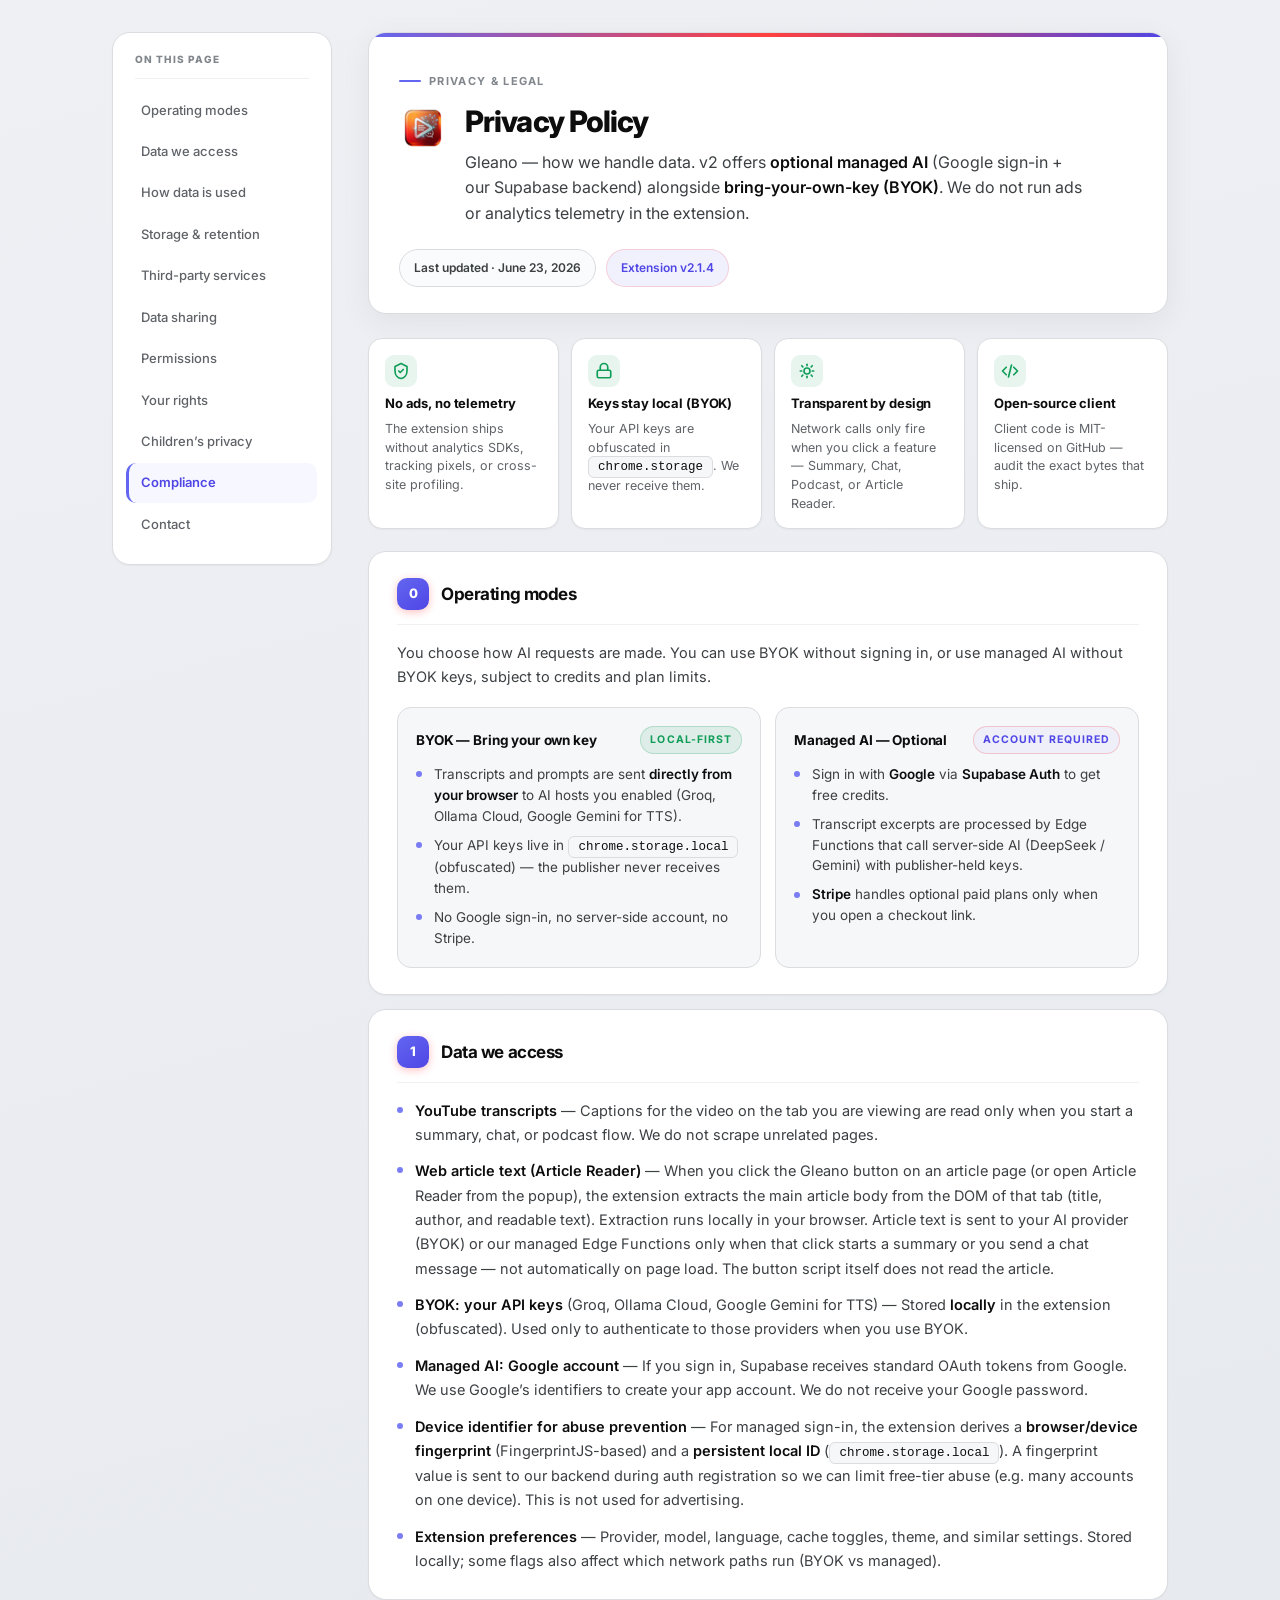
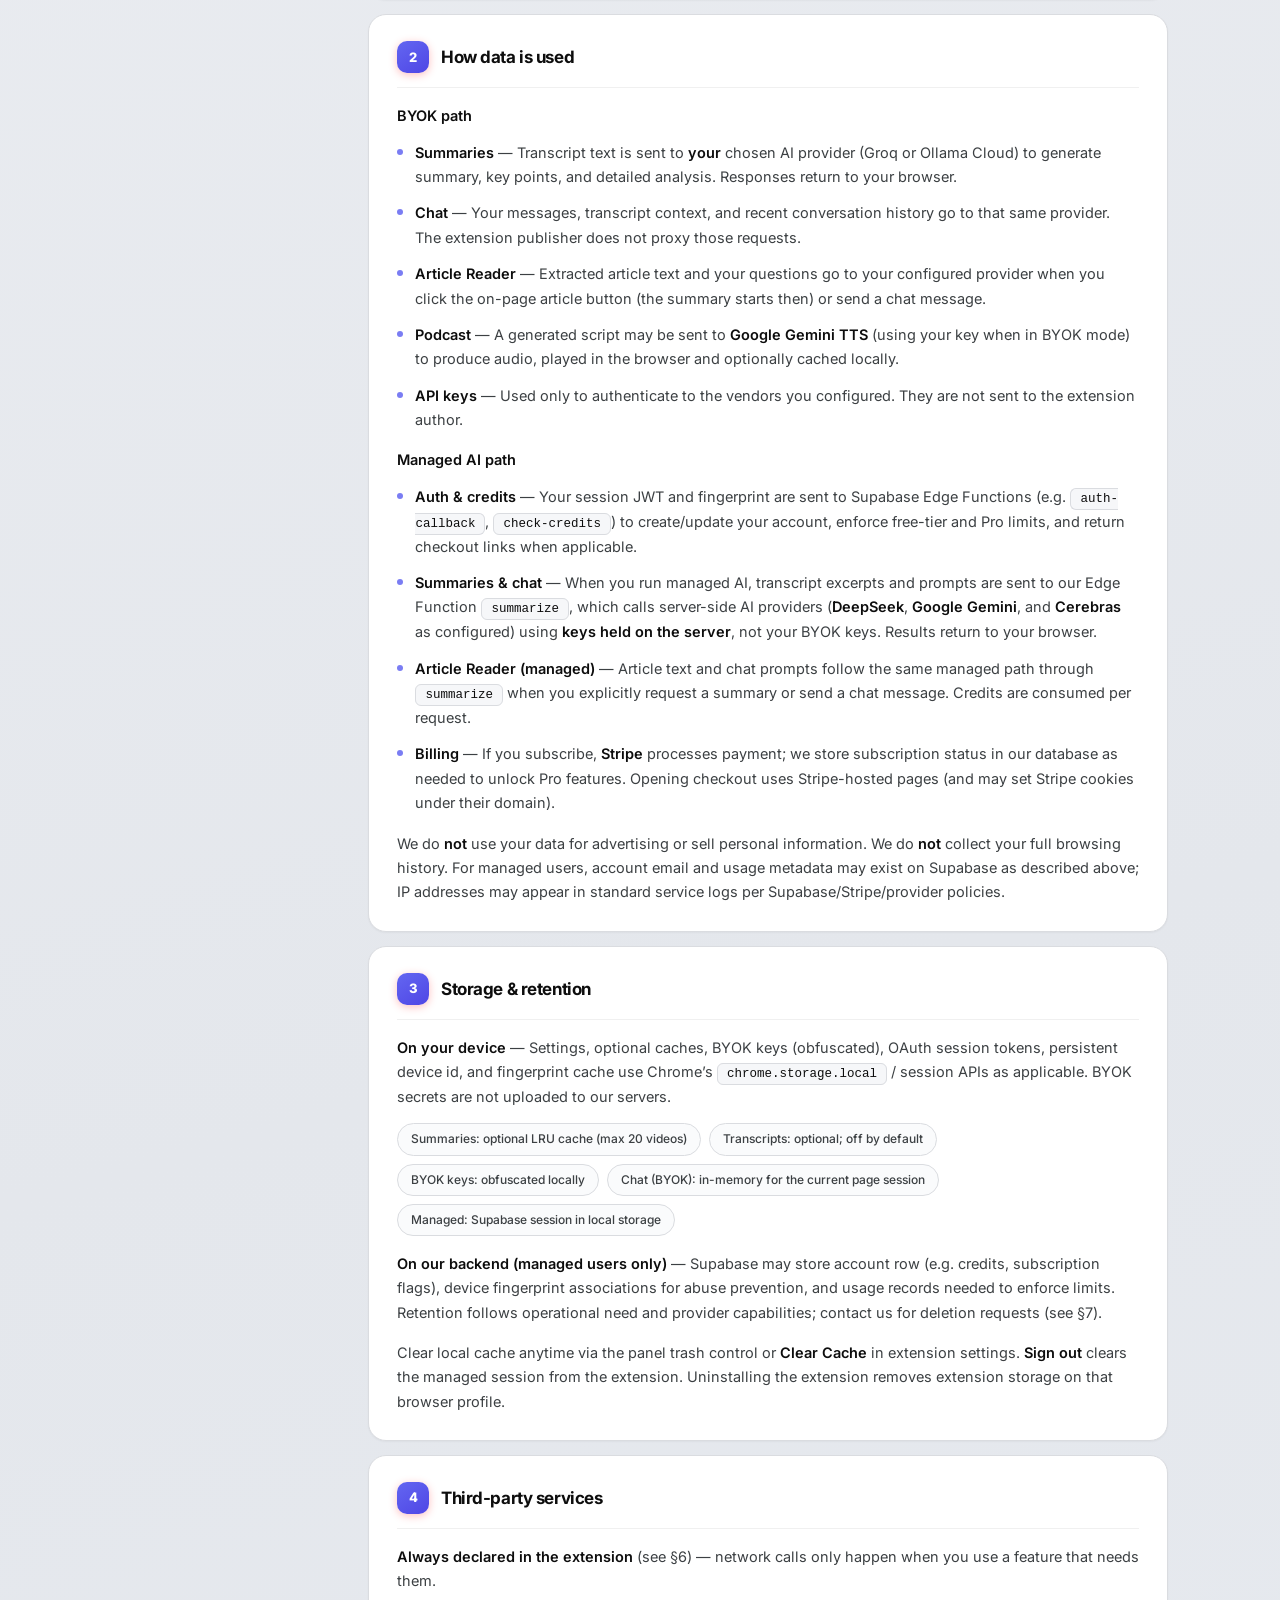
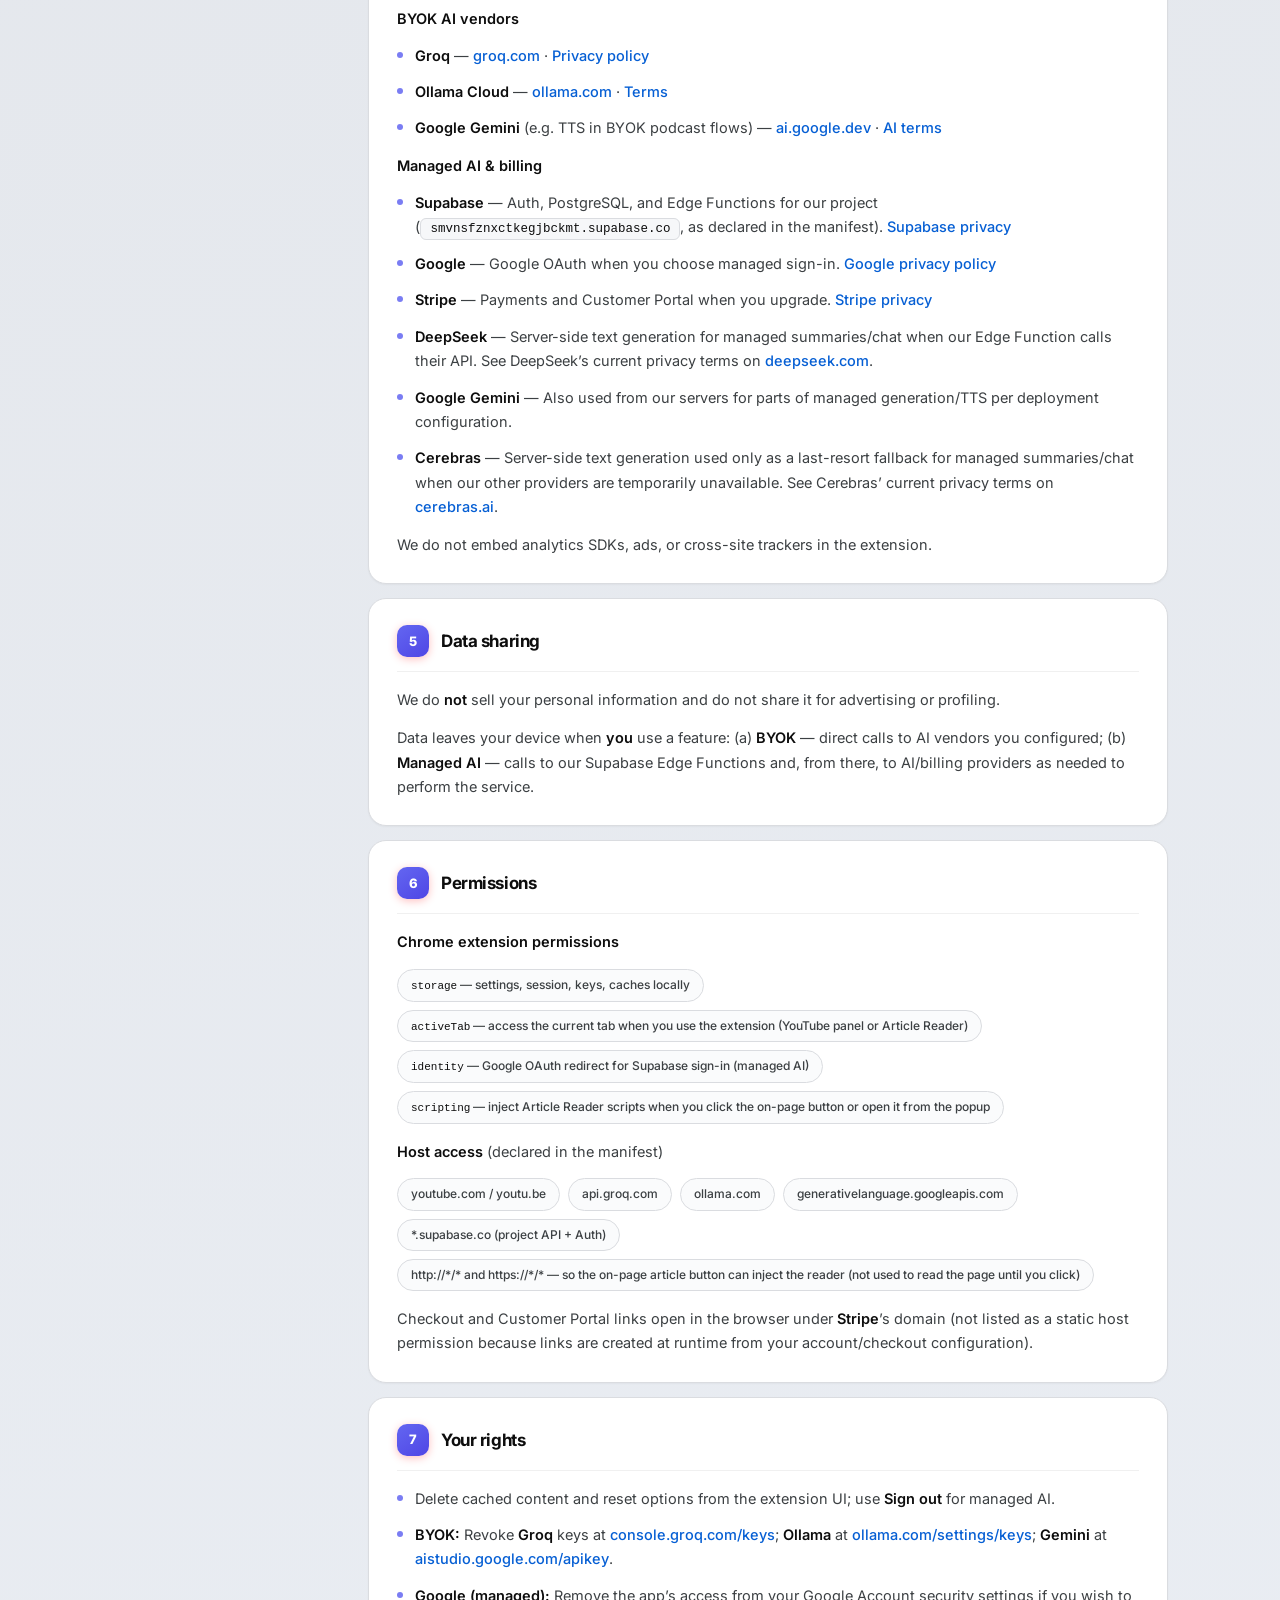
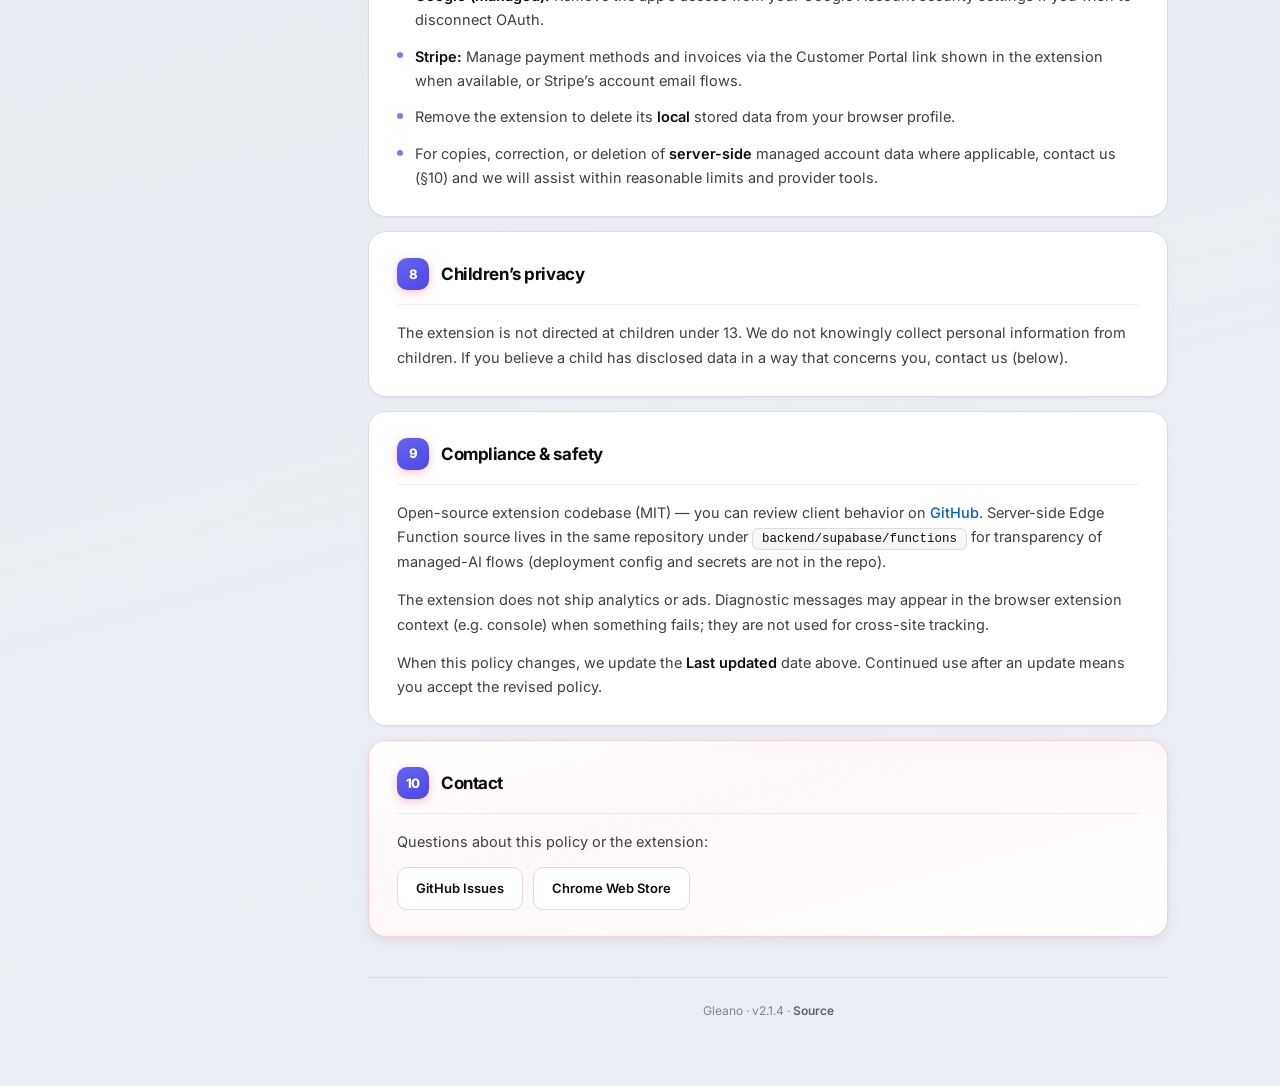
==== commit 25acff0f: "feat: start article summary from the on-page button (v2.1.4) The reader opened on Chat, so a click n" ====
--- a/privacy-policy.html
+++ b/privacy-policy.html
@@ -3,10 +3,10 @@
 <head>
   <meta charset="UTF-8">
   <meta name="viewport" content="width=device-width, initial-scale=1.0">
-  <meta name="description" content="Privacy Policy for Gleano v2.1.3 — BYOK or optional managed AI (Supabase, Google sign-in), Stripe billing, no ads or analytics telemetry.">
+  <meta name="description" content="Privacy Policy for Gleano v2.1.4 — BYOK or optional managed AI (Supabase, Google sign-in), Stripe billing, no ads or analytics telemetry.">
   <meta name="theme-color" content="#eceef2">
   <title>Privacy Policy — Gleano</title>
-  <link rel="icon" href="icons/icon32.png?v=2.1.2" sizes="32x32" type="image/png">
+  <link rel="icon" href="icons/icon32.png?v=2.1.4" sizes="32x32" type="image/png">
   <link rel="preconnect" href="https://fonts.googleapis.com">
   <link rel="preconnect" href="https://fonts.gstatic.com" crossorigin>
   <link href="https://fonts.googleapis.com/css2?family=Inter:wght@400;500;600;700;800&display=swap" rel="stylesheet">
@@ -590,7 +590,7 @@
         <div class="doc-header-inner">
           <p class="doc-eyebrow">Privacy &amp; legal</p>
           <div class="doc-brand">
-            <img class="doc-logo" src="icons/icon48.png?v=2.1.2" width="48" height="48" alt="" aria-hidden="true">
+            <img class="doc-logo" src="icons/icon48.png?v=2.1.4" width="48" height="48" alt="" aria-hidden="true">
             <div class="doc-title-block">
               <h1>Privacy Policy</h1>
               <p class="doc-lead">Gleano — how we handle data. v2 offers <strong>optional managed AI</strong> (Google sign-in + our Supabase backend) alongside <strong>bring-your-own-key (BYOK)</strong>. We do not run ads or analytics telemetry in the extension.</p>
@@ -598,7 +598,7 @@
           </div>
           <div class="doc-meta">
             <span class="meta-pill">Last updated · June 23, 2026</span>
-            <span class="meta-pill meta-pill--version">Extension v2.1.3</span>
+            <span class="meta-pill meta-pill--version">Extension v2.1.4</span>
           </div>
         </div>
       </header>
@@ -670,7 +670,7 @@
           <h2><span class="num">1</span> Data we access</h2>
           <ul>
             <li><strong>YouTube transcripts</strong> — Captions for the video on the tab you are viewing are read only when you start a summary, chat, or podcast flow. We do not scrape unrelated pages.</li>
-            <li><strong>Web article text (Article Reader)</strong> — When you open Article Reader on a page, the extension extracts the main article body from the DOM of the <strong>active tab you chose</strong> (title, author, and readable text). Extraction runs locally in your browser. Article text is sent to your AI provider (BYOK) or our managed Edge Functions only when you request a summary or send a chat message — not automatically on page load.</li>
+            <li><strong>Web article text (Article Reader)</strong> — When you click the Gleano button on an article page (or open Article Reader from the popup), the extension extracts the main article body from the DOM of that tab (title, author, and readable text). Extraction runs locally in your browser. Article text is sent to your AI provider (BYOK) or our managed Edge Functions only when that click starts a summary or you send a chat message — not automatically on page load. The button script itself does not read the article.</li>
             <li><strong>BYOK: your API keys</strong> (Groq, Ollama Cloud, Google Gemini for TTS) — Stored <strong>locally</strong> in the extension (obfuscated). Used only to authenticate to those providers when you use BYOK.</li>
             <li><strong>Managed AI: Google account</strong> — If you sign in, Supabase receives standard OAuth tokens from Google. We use Google’s identifiers to create your app account. We do not receive your Google password.</li>
             <li><strong>Device identifier for abuse prevention</strong> — For managed sign-in, the extension derives a <strong>browser/device fingerprint</strong> (FingerprintJS-based) and a <strong>persistent local ID</strong> (<span class="inline-code">chrome.storage.local</span>). A fingerprint value is sent to our backend during auth registration so we can limit free-tier abuse (e.g. many accounts on one device). This is not used for advertising.</li>
@@ -686,7 +686,7 @@
           <ul>
             <li><strong>Summaries</strong> — Transcript text is sent to <strong>your</strong> chosen AI provider (Groq or Ollama Cloud) to generate summary, key points, and detailed analysis. Responses return to your browser.</li>
             <li><strong>Chat</strong> — Your messages, transcript context, and recent conversation history go to that same provider. The extension publisher does not proxy those requests.</li>
-            <li><strong>Article Reader</strong> — Extracted article text and your questions go to your configured provider when you click Generate Summary or send a chat message.</li>
+            <li><strong>Article Reader</strong> — Extracted article text and your questions go to your configured provider when you click the on-page article button (the summary starts then) or send a chat message.</li>
             <li><strong>Podcast</strong> — A generated script may be sent to <strong>Google Gemini TTS</strong> (using your key when in BYOK mode) to produce audio, played in the browser and optionally cached locally.</li>
             <li><strong>API keys</strong> — Used only to authenticate to the vendors you configured. They are not sent to the extension author.</li>
           </ul>
@@ -756,7 +756,7 @@
             <span class="chip"><code>storage</code> — settings, session, keys, caches locally</span>
             <span class="chip"><code>activeTab</code> — access the current tab when you use the extension (YouTube panel or Article Reader)</span>
             <span class="chip"><code>identity</code> — Google OAuth redirect for Supabase sign-in (managed AI)</span>
-            <span class="chip"><code>scripting</code> — inject Article Reader scripts into the active tab only when you open it from the popup</span>
+            <span class="chip"><code>scripting</code> — inject Article Reader scripts when you click the on-page button or open it from the popup</span>
           </div>
           <p class="spaced-top"><strong>Host access</strong> (declared in the manifest)</p>
           <div class="chips">
@@ -765,6 +765,7 @@
             <span class="chip">ollama.com</span>
             <span class="chip">generativelanguage.googleapis.com</span>
             <span class="chip">*.supabase.co (project API + Auth)</span>
+            <span class="chip">http://*/* and https://*/* — so the on-page article button can inject the reader (not used to read the page until you click)</span>
           </div>
           <p class="spaced-top">Checkout and Customer Portal links open in the browser under <strong>Stripe</strong>’s domain (not listed as a static host permission because links are created at runtime from your account/checkout configuration).</p>
         </div>
@@ -812,7 +813,7 @@
       </div>
 
       <footer class="site-footer">
-        Gleano · v2.1.3 · <a href="https://github.com/CemRoot/yt-ai-summarizer" target="_blank" rel="noopener noreferrer">Source</a>
+        Gleano · v2.1.4 · <a href="https://github.com/CemRoot/yt-ai-summarizer" target="_blank" rel="noopener noreferrer">Source</a>
       </footer>
     </main>
   </div>
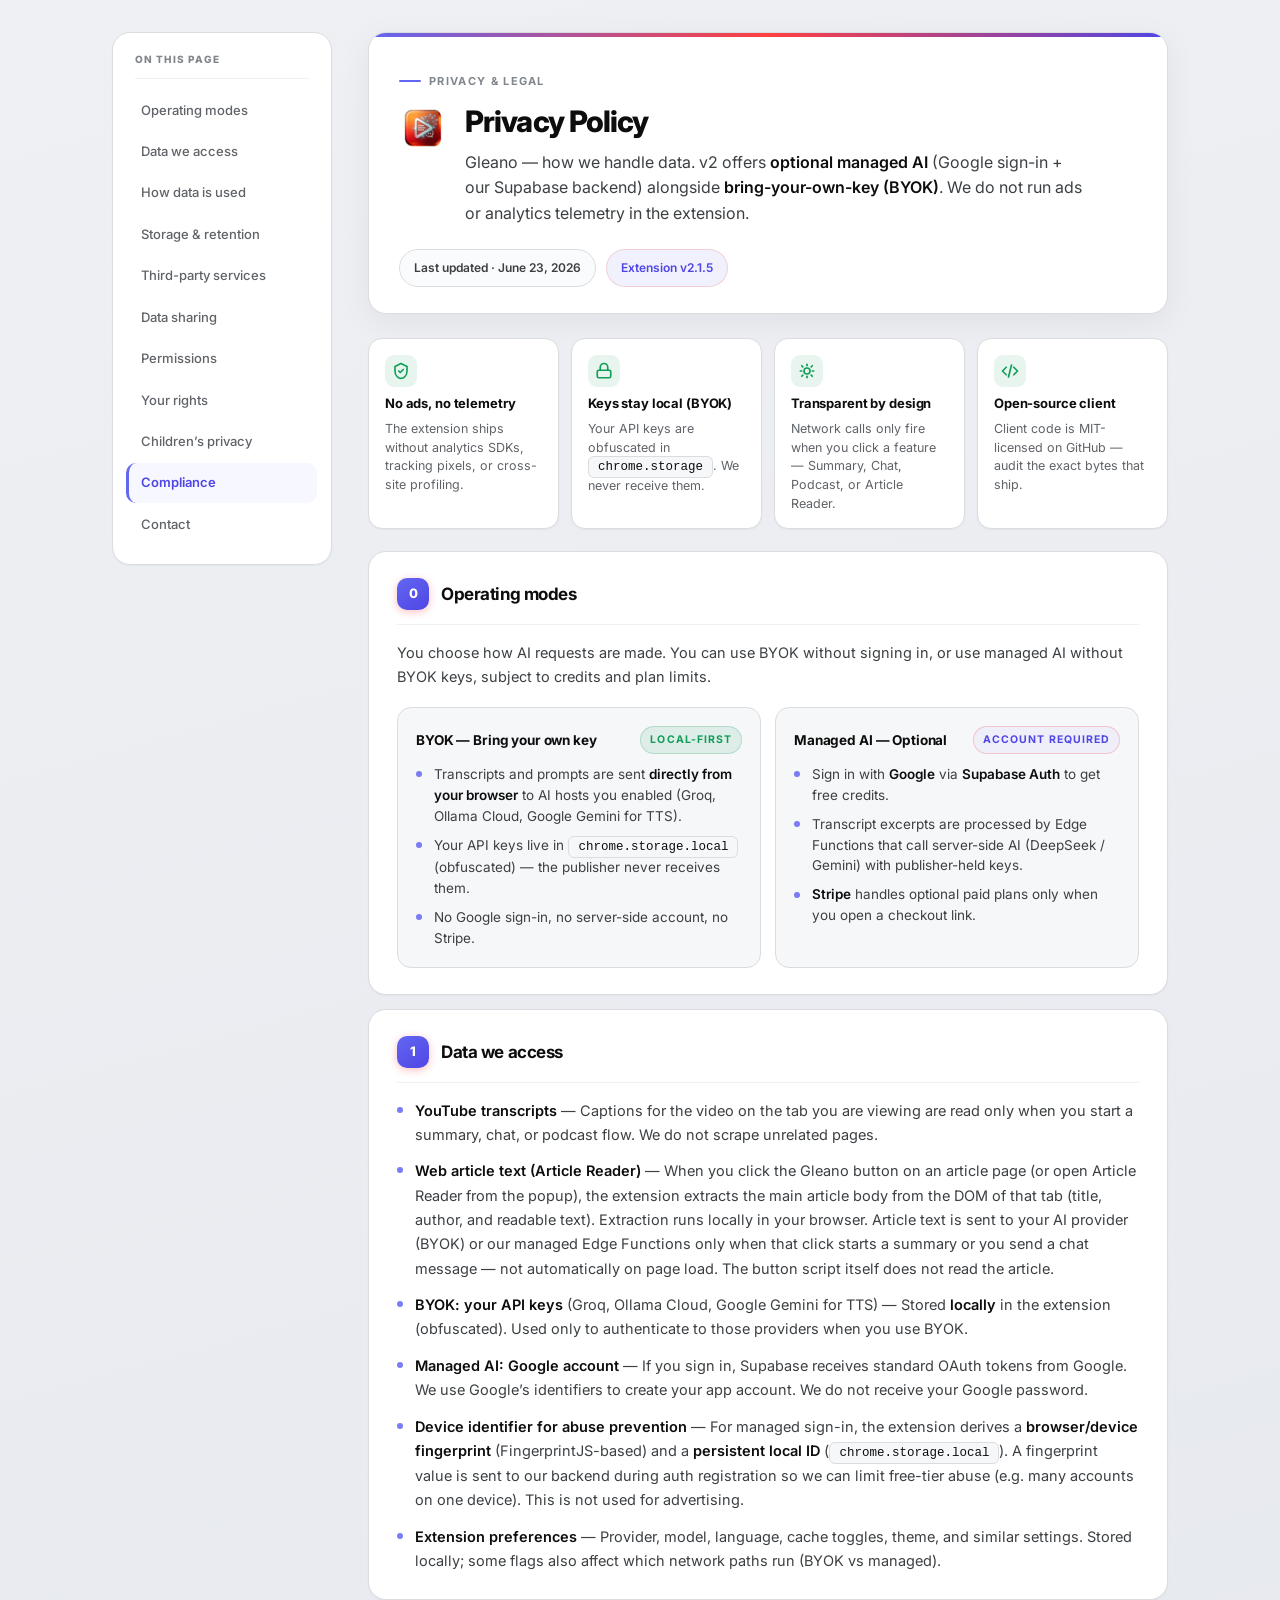
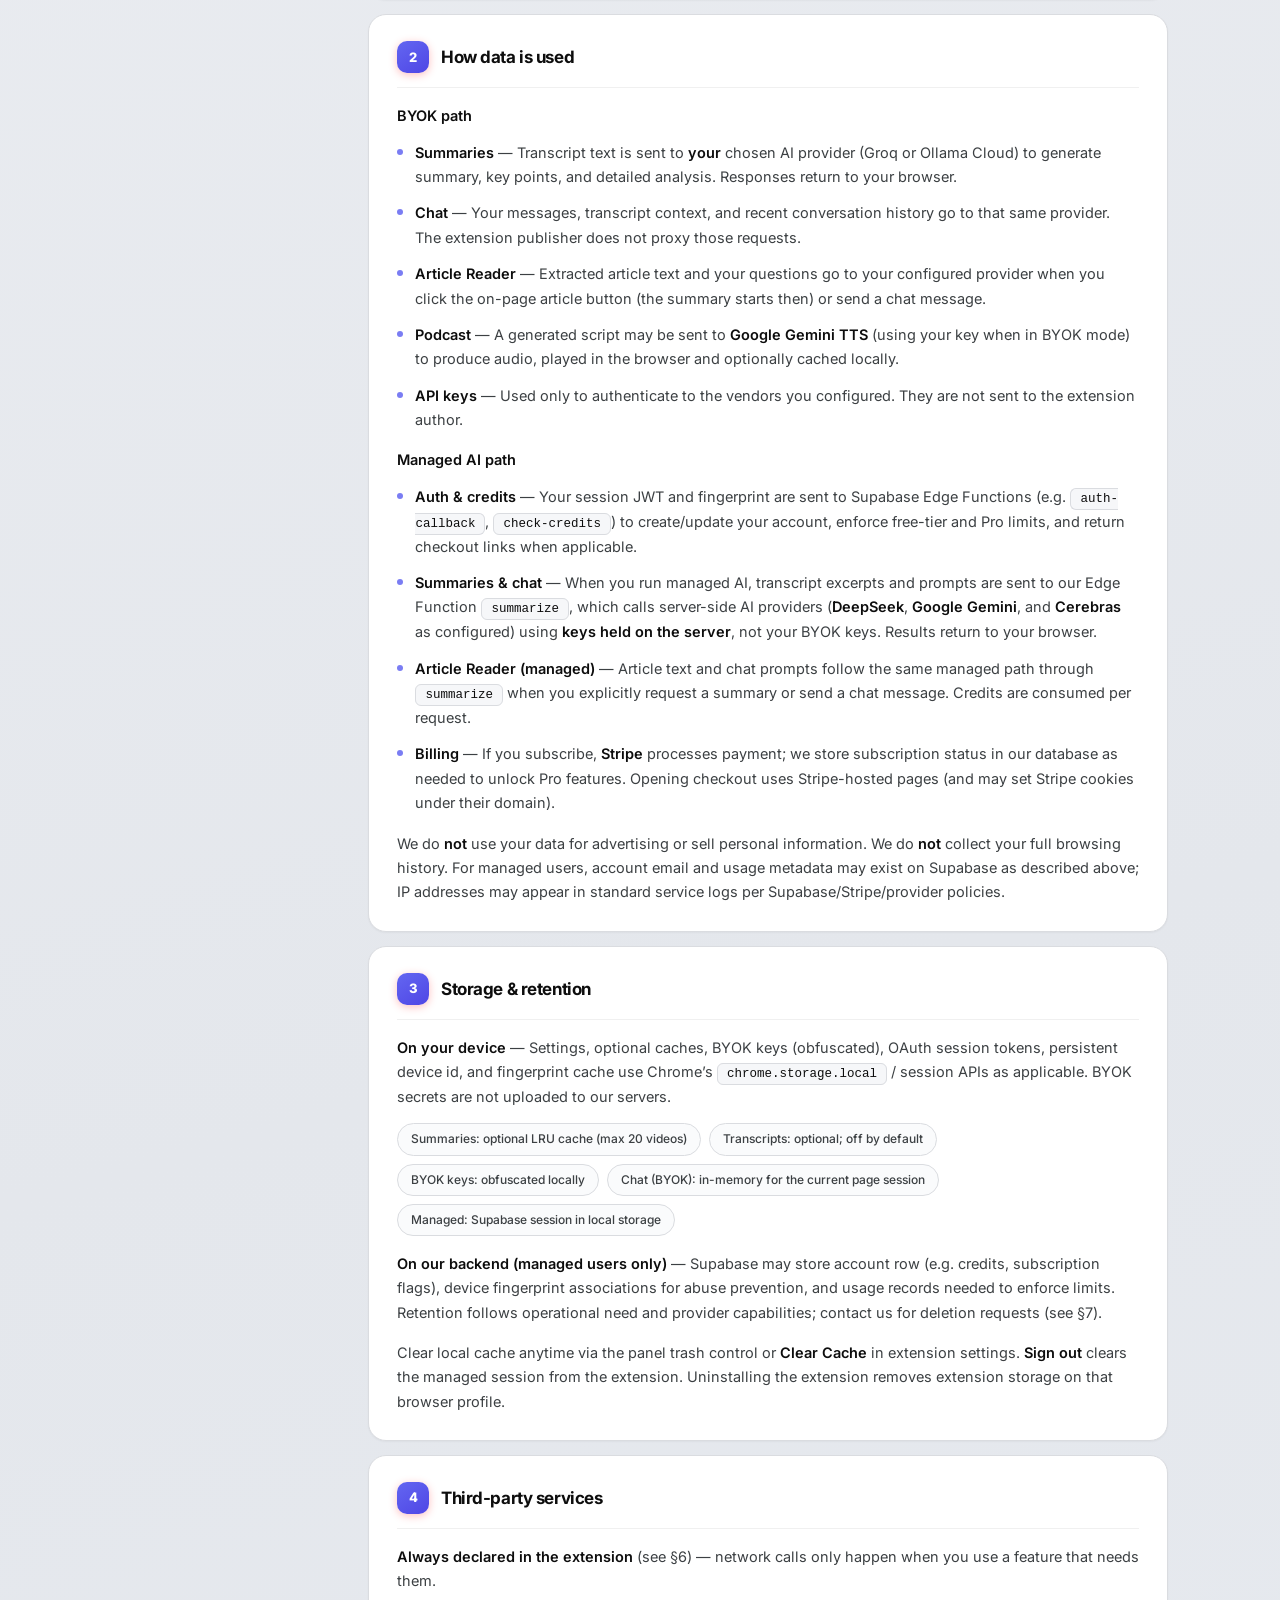
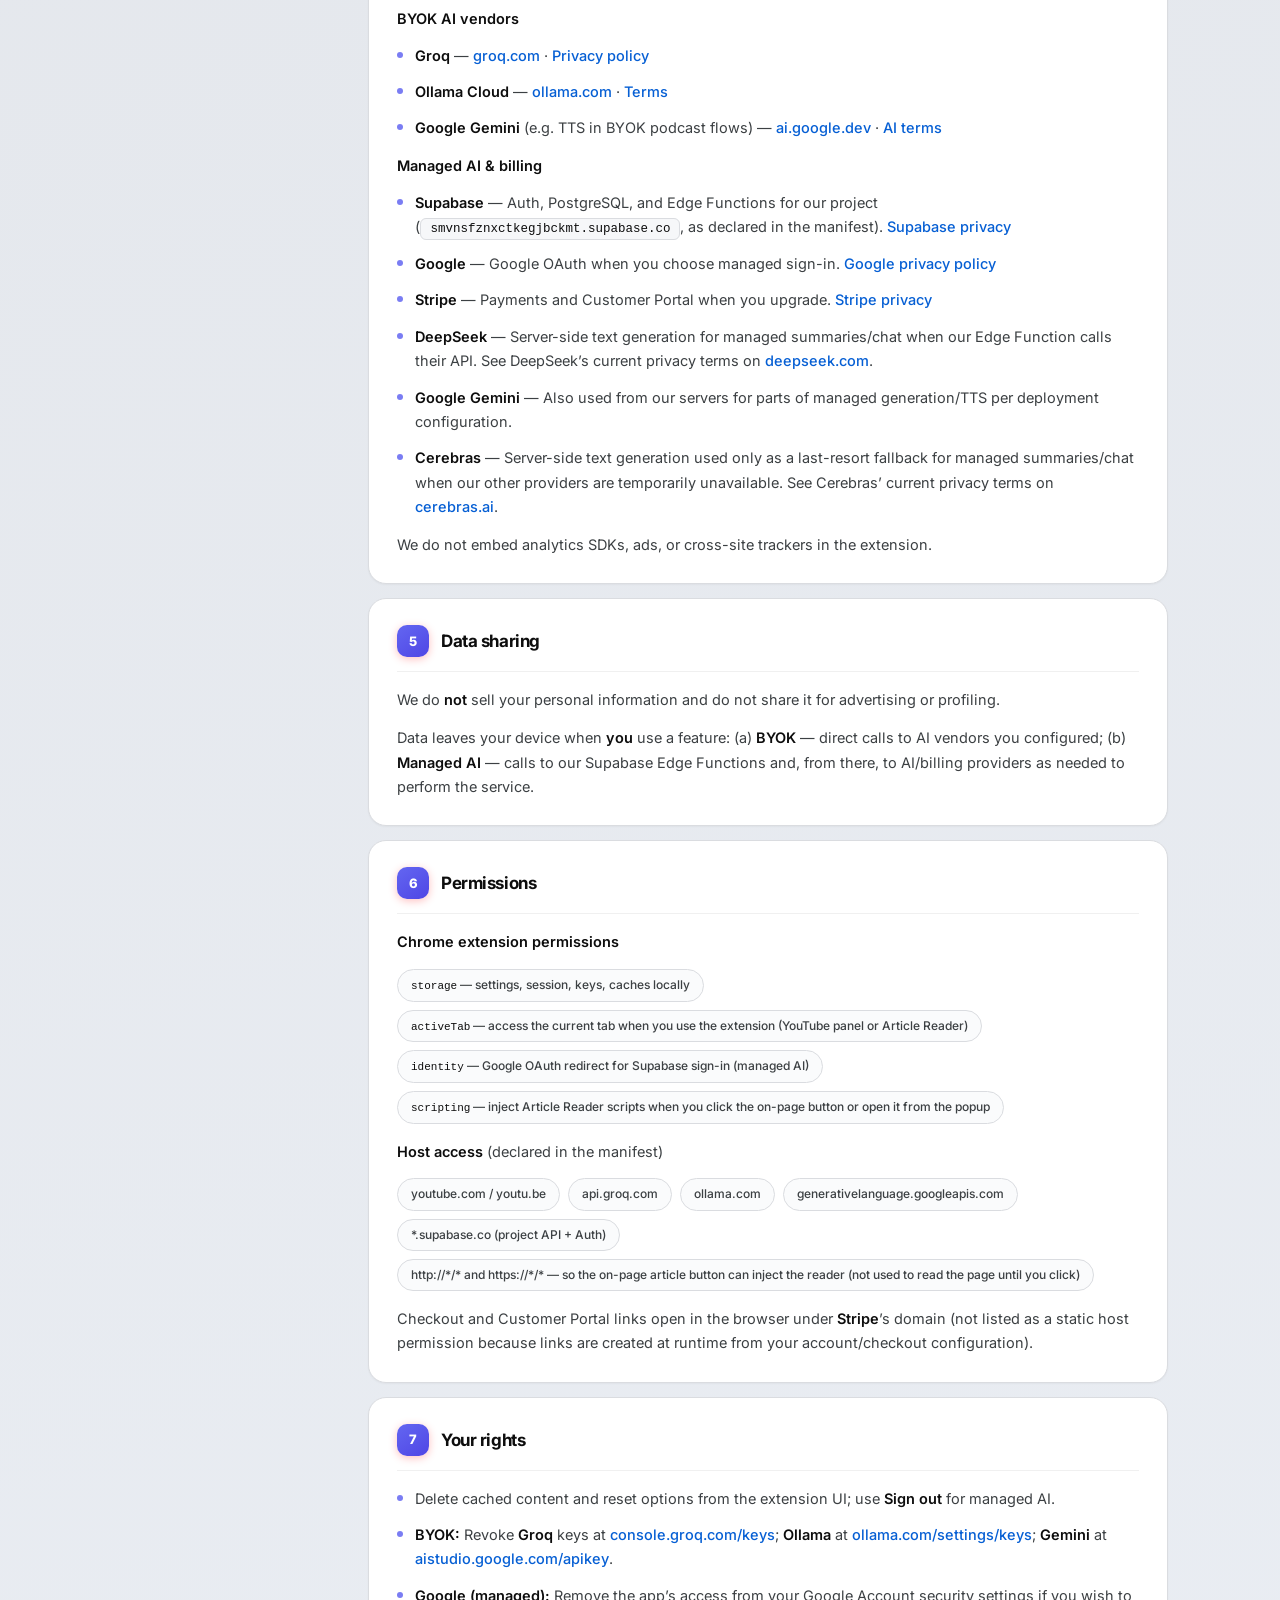
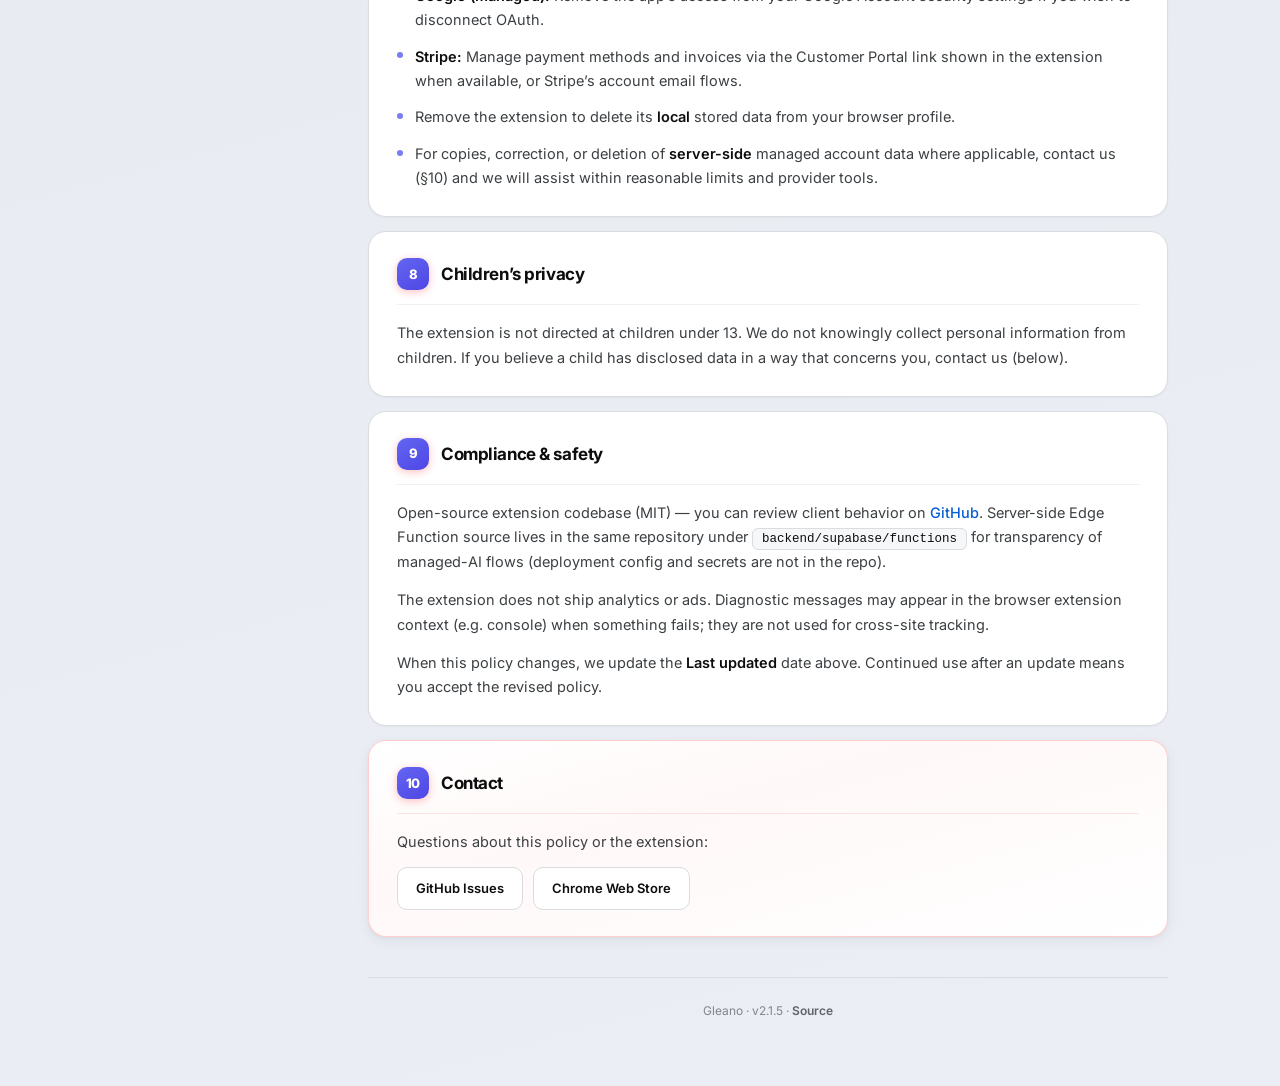
==== commit 37aa7168: "fix: show the article button only on news, blog and forum pages (v2.1.5) v2.1.4 drew the floating ar" ====
--- a/privacy-policy.html
+++ b/privacy-policy.html
@@ -3,10 +3,10 @@
 <head>
   <meta charset="UTF-8">
   <meta name="viewport" content="width=device-width, initial-scale=1.0">
-  <meta name="description" content="Privacy Policy for Gleano v2.1.4 — BYOK or optional managed AI (Supabase, Google sign-in), Stripe billing, no ads or analytics telemetry.">
+  <meta name="description" content="Privacy Policy for Gleano v2.1.5 — BYOK or optional managed AI (Supabase, Google sign-in), Stripe billing, no ads or analytics telemetry.">
   <meta name="theme-color" content="#eceef2">
   <title>Privacy Policy — Gleano</title>
-  <link rel="icon" href="icons/icon32.png?v=2.1.4" sizes="32x32" type="image/png">
+  <link rel="icon" href="icons/icon32.png?v=2.1.5" sizes="32x32" type="image/png">
   <link rel="preconnect" href="https://fonts.googleapis.com">
   <link rel="preconnect" href="https://fonts.gstatic.com" crossorigin>
   <link href="https://fonts.googleapis.com/css2?family=Inter:wght@400;500;600;700;800&display=swap" rel="stylesheet">
@@ -590,7 +590,7 @@
         <div class="doc-header-inner">
           <p class="doc-eyebrow">Privacy &amp; legal</p>
           <div class="doc-brand">
-            <img class="doc-logo" src="icons/icon48.png?v=2.1.4" width="48" height="48" alt="" aria-hidden="true">
+            <img class="doc-logo" src="icons/icon48.png?v=2.1.5" width="48" height="48" alt="" aria-hidden="true">
             <div class="doc-title-block">
               <h1>Privacy Policy</h1>
               <p class="doc-lead">Gleano — how we handle data. v2 offers <strong>optional managed AI</strong> (Google sign-in + our Supabase backend) alongside <strong>bring-your-own-key (BYOK)</strong>. We do not run ads or analytics telemetry in the extension.</p>
@@ -598,7 +598,7 @@
           </div>
           <div class="doc-meta">
             <span class="meta-pill">Last updated · June 23, 2026</span>
-            <span class="meta-pill meta-pill--version">Extension v2.1.4</span>
+            <span class="meta-pill meta-pill--version">Extension v2.1.5</span>
           </div>
         </div>
       </header>
@@ -813,7 +813,7 @@
       </div>
 
       <footer class="site-footer">
-        Gleano · v2.1.4 · <a href="https://github.com/CemRoot/yt-ai-summarizer" target="_blank" rel="noopener noreferrer">Source</a>
+        Gleano · v2.1.5 · <a href="https://github.com/CemRoot/yt-ai-summarizer" target="_blank" rel="noopener noreferrer">Source</a>
       </footer>
     </main>
   </div>
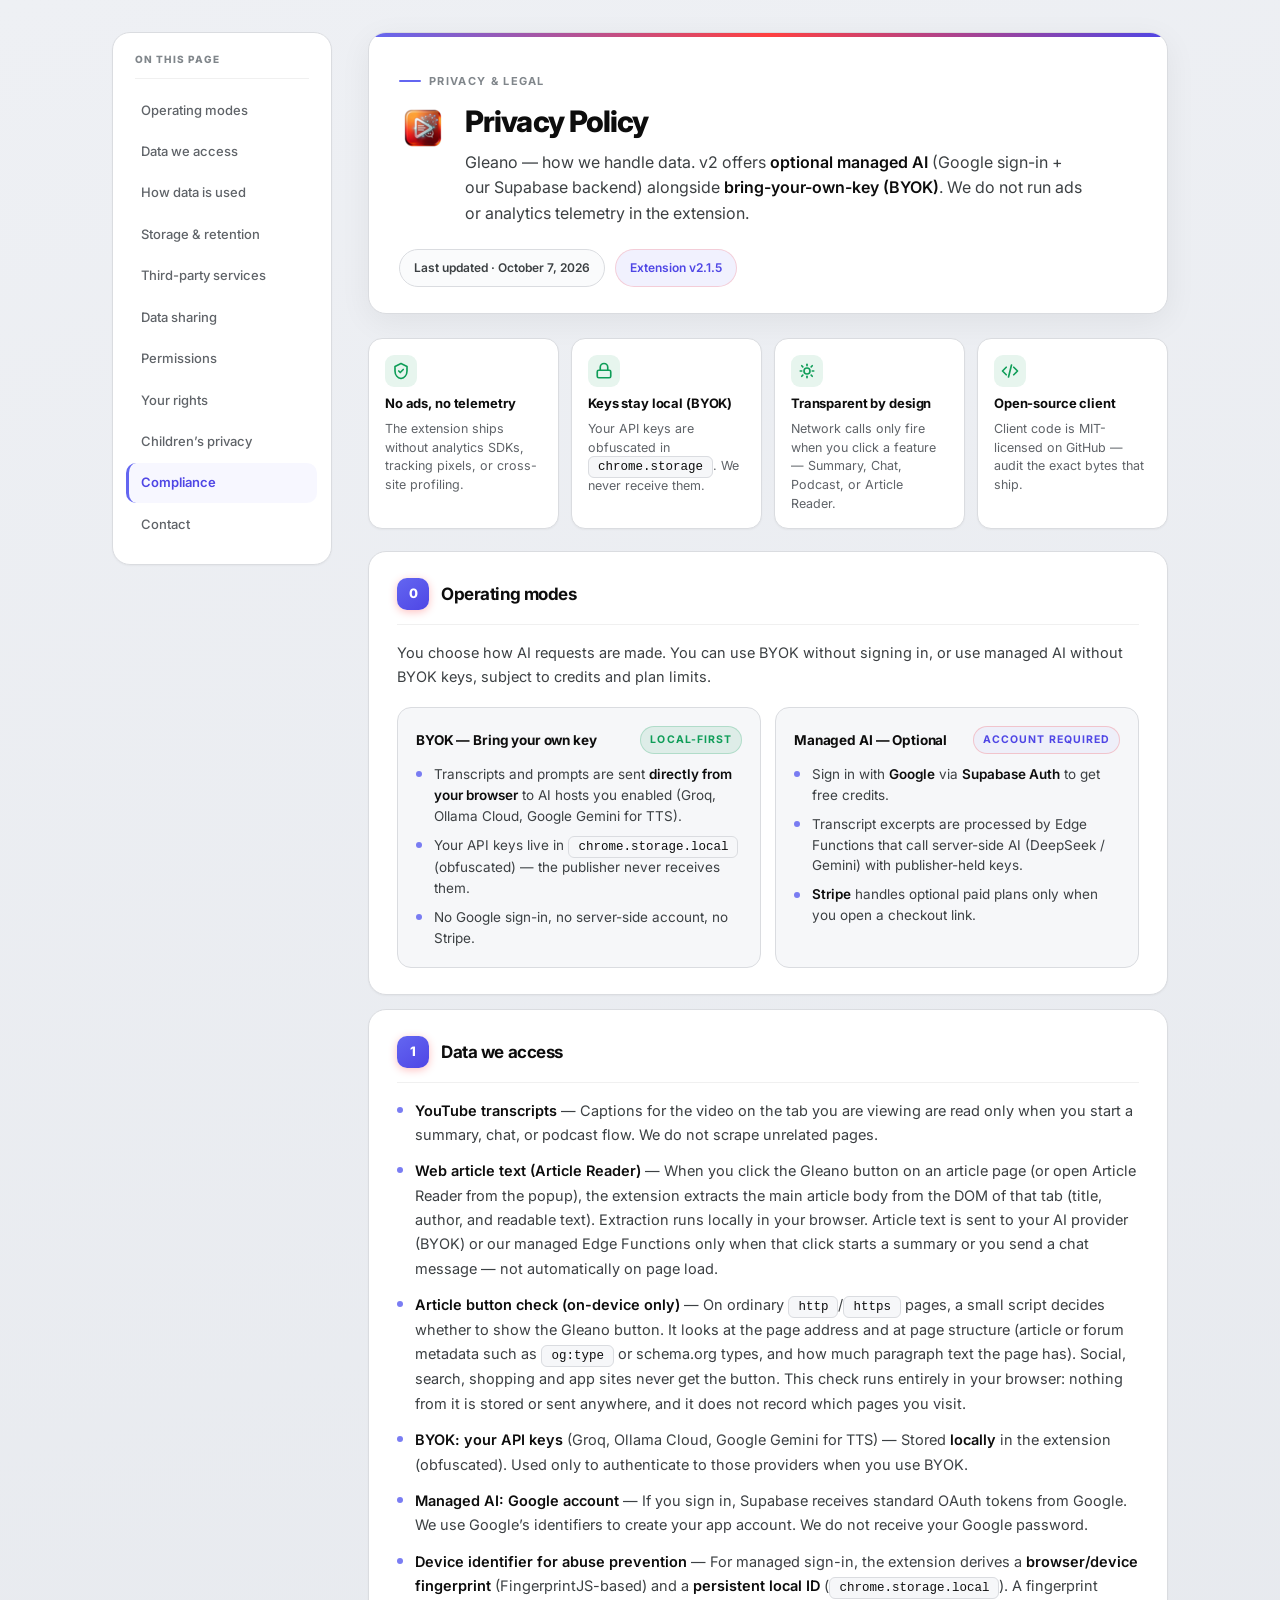
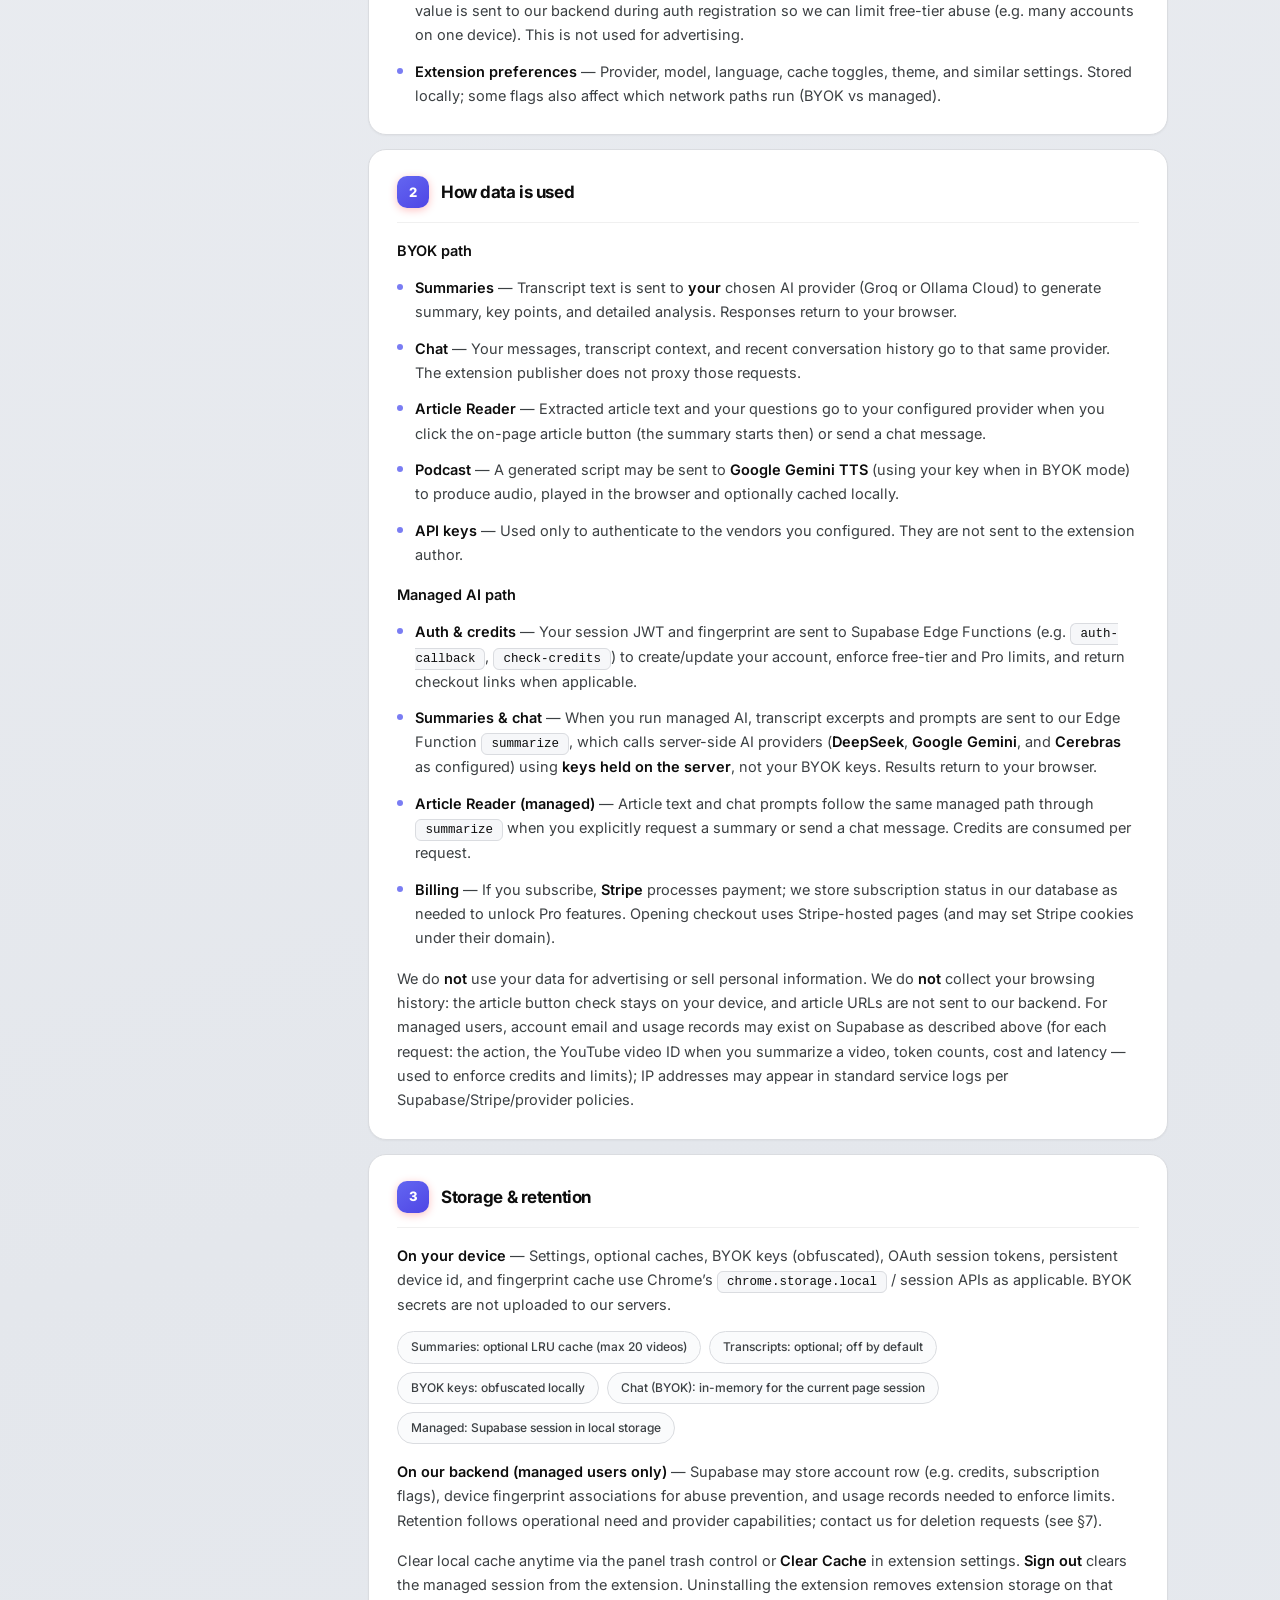
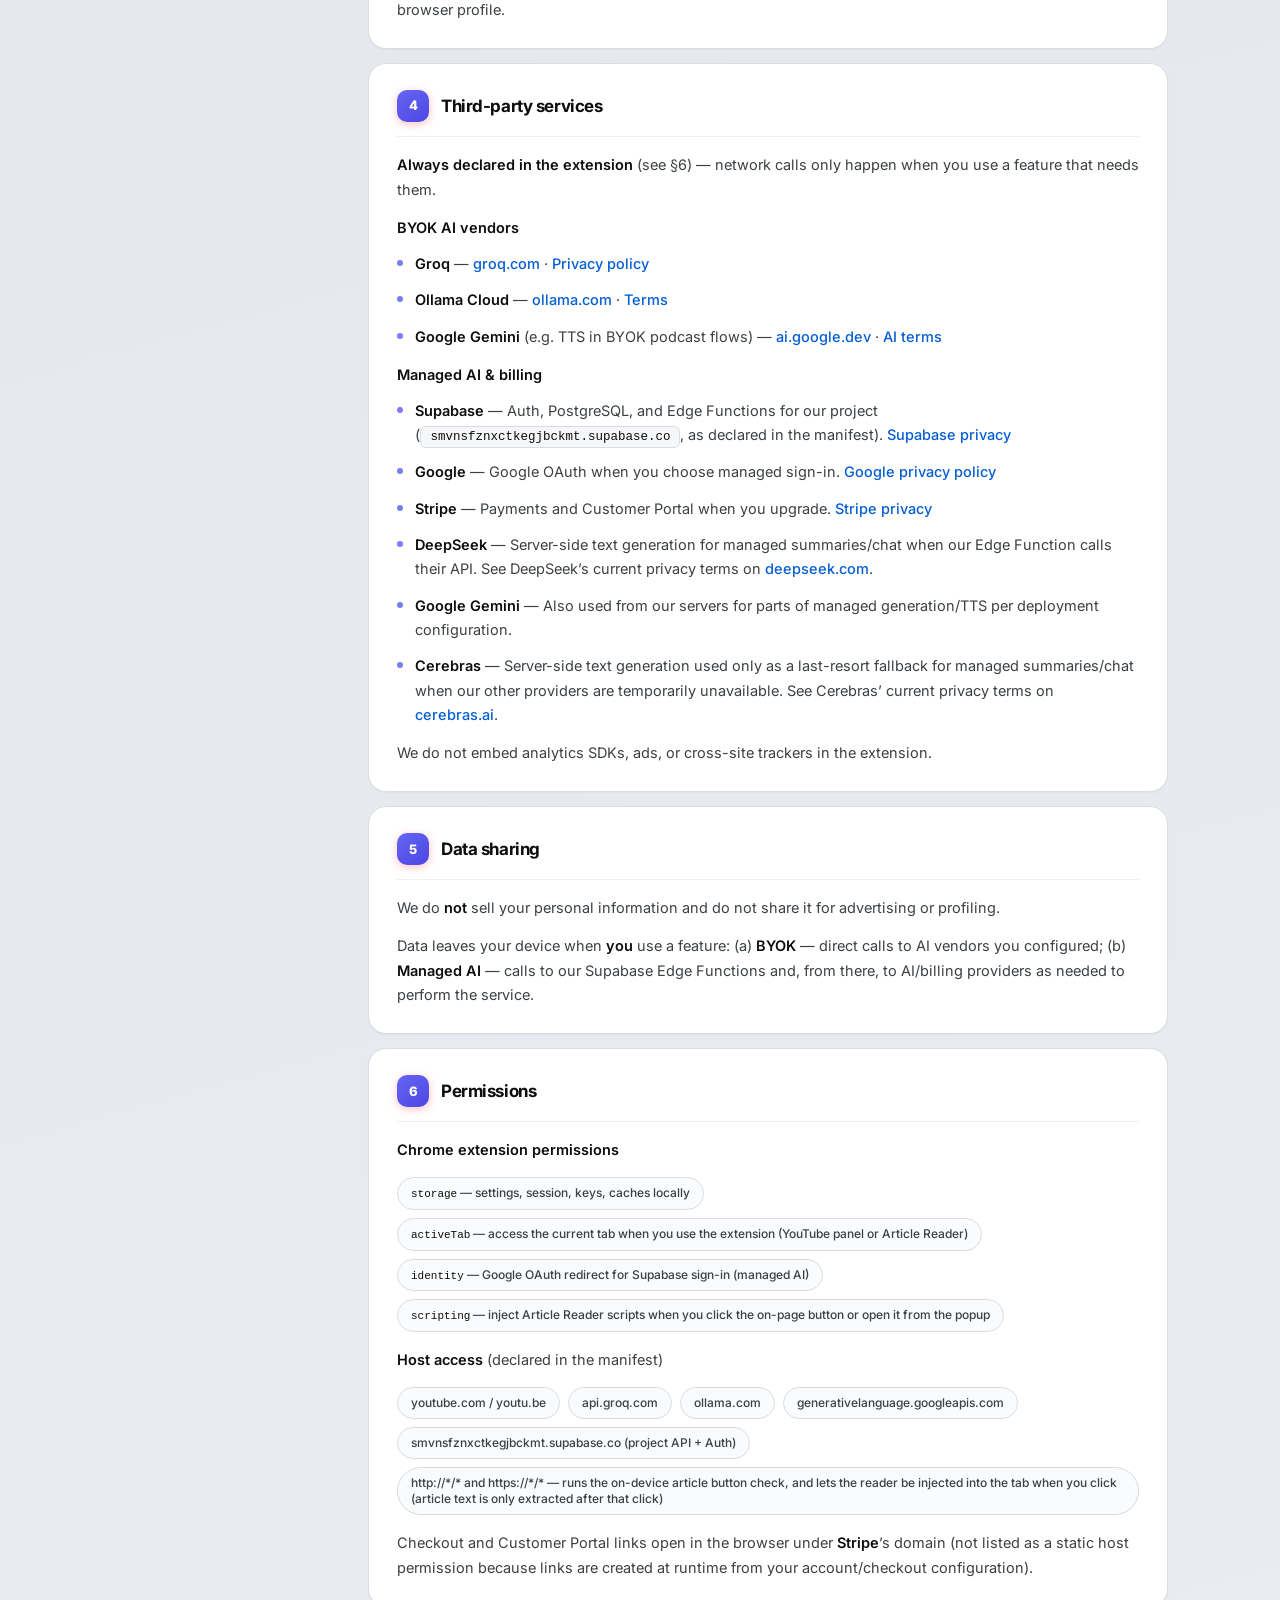
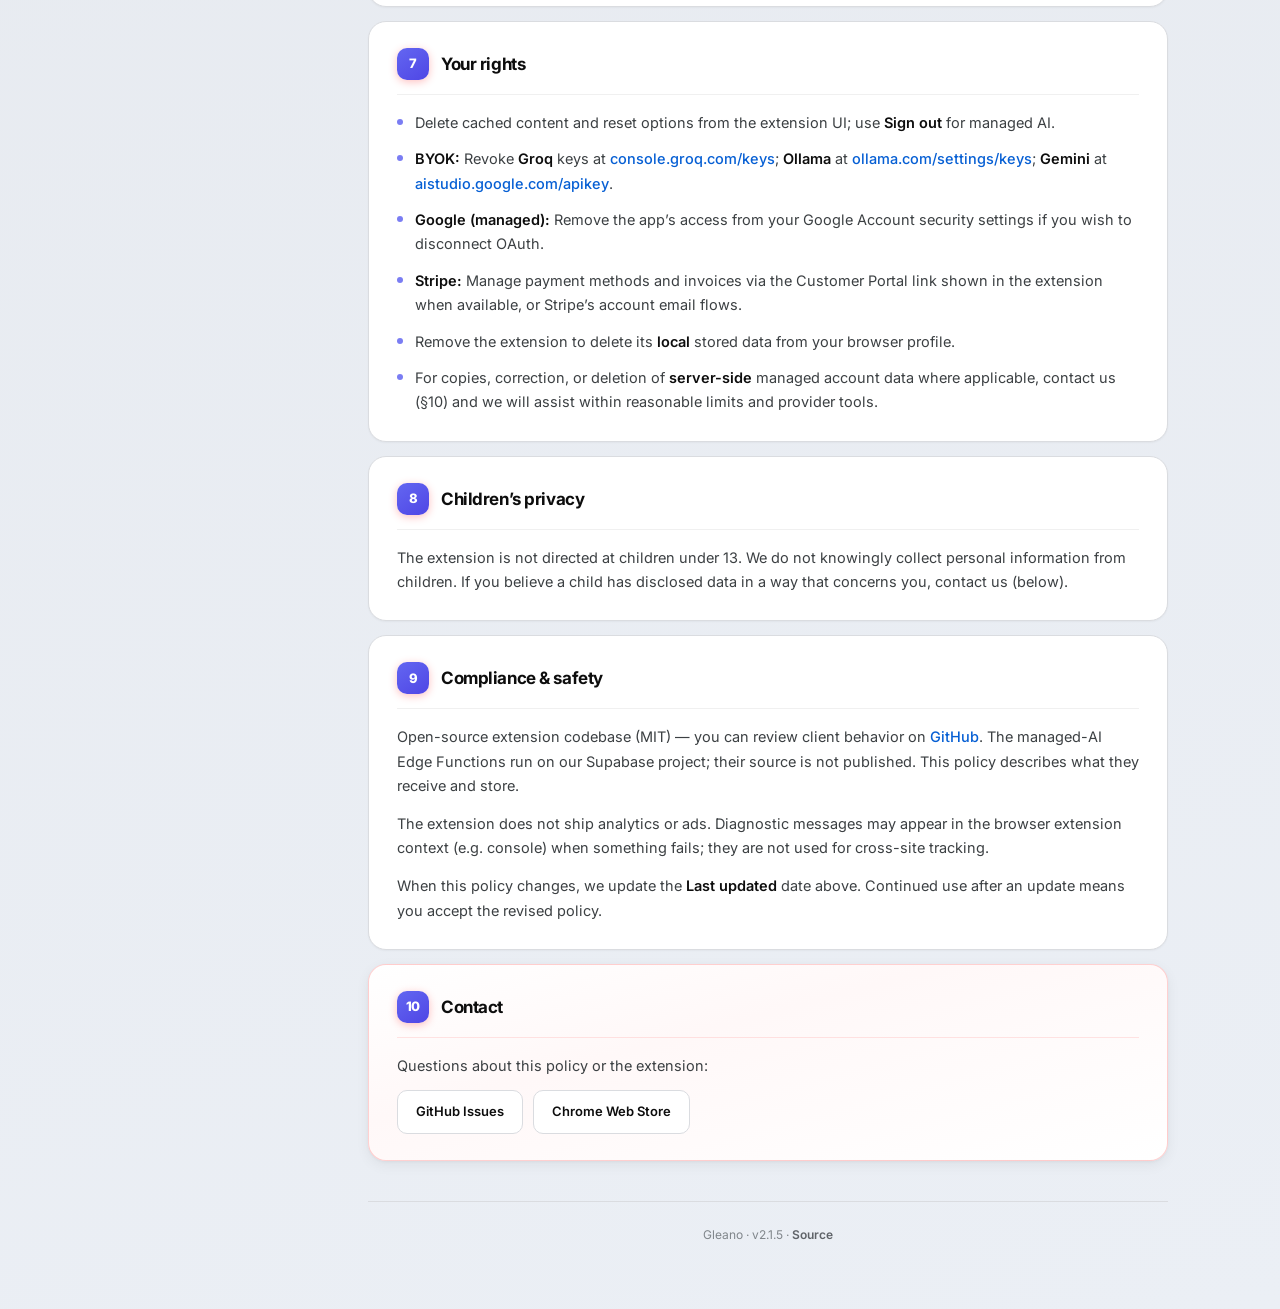
==== commit 785d9104: "docs(privacy): describe the on-device article button check (v2.1.5) The policy said the button scrip" ====
--- a/privacy-policy.html
+++ b/privacy-policy.html
@@ -597,7 +597,7 @@
             </div>
           </div>
           <div class="doc-meta">
-            <span class="meta-pill">Last updated · June 23, 2026</span>
+            <span class="meta-pill">Last updated · October 7, 2026</span>
             <span class="meta-pill meta-pill--version">Extension v2.1.5</span>
           </div>
         </div>
@@ -670,7 +670,8 @@
           <h2><span class="num">1</span> Data we access</h2>
           <ul>
             <li><strong>YouTube transcripts</strong> — Captions for the video on the tab you are viewing are read only when you start a summary, chat, or podcast flow. We do not scrape unrelated pages.</li>
-            <li><strong>Web article text (Article Reader)</strong> — When you click the Gleano button on an article page (or open Article Reader from the popup), the extension extracts the main article body from the DOM of that tab (title, author, and readable text). Extraction runs locally in your browser. Article text is sent to your AI provider (BYOK) or our managed Edge Functions only when that click starts a summary or you send a chat message — not automatically on page load. The button script itself does not read the article.</li>
+            <li><strong>Web article text (Article Reader)</strong> — When you click the Gleano button on an article page (or open Article Reader from the popup), the extension extracts the main article body from the DOM of that tab (title, author, and readable text). Extraction runs locally in your browser. Article text is sent to your AI provider (BYOK) or our managed Edge Functions only when that click starts a summary or you send a chat message — not automatically on page load.</li>
+            <li><strong>Article button check (on-device only)</strong> — On ordinary <span class="inline-code">http</span>/<span class="inline-code">https</span> pages, a small script decides whether to show the Gleano button. It looks at the page address and at page structure (article or forum metadata such as <span class="inline-code">og:type</span> or schema.org types, and how much paragraph text the page has). Social, search, shopping and app sites never get the button. This check runs entirely in your browser: nothing from it is stored or sent anywhere, and it does not record which pages you visit.</li>
             <li><strong>BYOK: your API keys</strong> (Groq, Ollama Cloud, Google Gemini for TTS) — Stored <strong>locally</strong> in the extension (obfuscated). Used only to authenticate to those providers when you use BYOK.</li>
             <li><strong>Managed AI: Google account</strong> — If you sign in, Supabase receives standard OAuth tokens from Google. We use Google’s identifiers to create your app account. We do not receive your Google password.</li>
             <li><strong>Device identifier for abuse prevention</strong> — For managed sign-in, the extension derives a <strong>browser/device fingerprint</strong> (FingerprintJS-based) and a <strong>persistent local ID</strong> (<span class="inline-code">chrome.storage.local</span>). A fingerprint value is sent to our backend during auth registration so we can limit free-tier abuse (e.g. many accounts on one device). This is not used for advertising.</li>
@@ -697,7 +698,7 @@
             <li><strong>Article Reader (managed)</strong> — Article text and chat prompts follow the same managed path through <span class="inline-code">summarize</span> when you explicitly request a summary or send a chat message. Credits are consumed per request.</li>
             <li><strong>Billing</strong> — If you subscribe, <strong>Stripe</strong> processes payment; we store subscription status in our database as needed to unlock Pro features. Opening checkout uses Stripe-hosted pages (and may set Stripe cookies under their domain).</li>
           </ul>
-          <p class="spaced-top">We do <strong>not</strong> use your data for advertising or sell personal information. We do <strong>not</strong> collect your full browsing history. For managed users, account email and usage metadata may exist on Supabase as described above; IP addresses may appear in standard service logs per Supabase/Stripe/provider policies.</p>
+          <p class="spaced-top">We do <strong>not</strong> use your data for advertising or sell personal information. We do <strong>not</strong> collect your browsing history: the article button check stays on your device, and article URLs are not sent to our backend. For managed users, account email and usage records may exist on Supabase as described above (for each request: the action, the YouTube video ID when you summarize a video, token counts, cost and latency — used to enforce credits and limits); IP addresses may appear in standard service logs per Supabase/Stripe/provider policies.</p>
         </div>
       </div>
 
@@ -764,8 +765,8 @@
             <span class="chip">api.groq.com</span>
             <span class="chip">ollama.com</span>
             <span class="chip">generativelanguage.googleapis.com</span>
-            <span class="chip">*.supabase.co (project API + Auth)</span>
-            <span class="chip">http://*/* and https://*/* — so the on-page article button can inject the reader (not used to read the page until you click)</span>
+            <span class="chip">smvnsfznxctkegjbckmt.supabase.co (project API + Auth)</span>
+            <span class="chip">http://*/* and https://*/* — runs the on-device article button check, and lets the reader be injected into the tab when you click (article text is only extracted after that click)</span>
           </div>
           <p class="spaced-top">Checkout and Customer Portal links open in the browser under <strong>Stripe</strong>’s domain (not listed as a static host permission because links are created at runtime from your account/checkout configuration).</p>
         </div>
@@ -795,7 +796,7 @@
       <div class="section" id="compliance">
         <div class="card">
           <h2><span class="num">9</span> Compliance &amp; safety</h2>
-          <p>Open-source extension codebase (MIT) — you can review client behavior on <a href="https://github.com/CemRoot/yt-ai-summarizer" target="_blank" rel="noopener noreferrer">GitHub</a>. Server-side Edge Function source lives in the same repository under <span class="inline-code">backend/supabase/functions</span> for transparency of managed-AI flows (deployment config and secrets are not in the repo).</p>
+          <p>Open-source extension codebase (MIT) — you can review client behavior on <a href="https://github.com/CemRoot/yt-ai-summarizer" target="_blank" rel="noopener noreferrer">GitHub</a>. The managed-AI Edge Functions run on our Supabase project; their source is not published. This policy describes what they receive and store.</p>
           <p class="spaced-top-sm">The extension does not ship analytics or ads. Diagnostic messages may appear in the browser extension context (e.g. console) when something fails; they are not used for cross-site tracking.</p>
           <p class="spaced-top-sm">When this policy changes, we update the <strong>Last updated</strong> date above. Continued use after an update means you accept the revised policy.</p>
         </div>
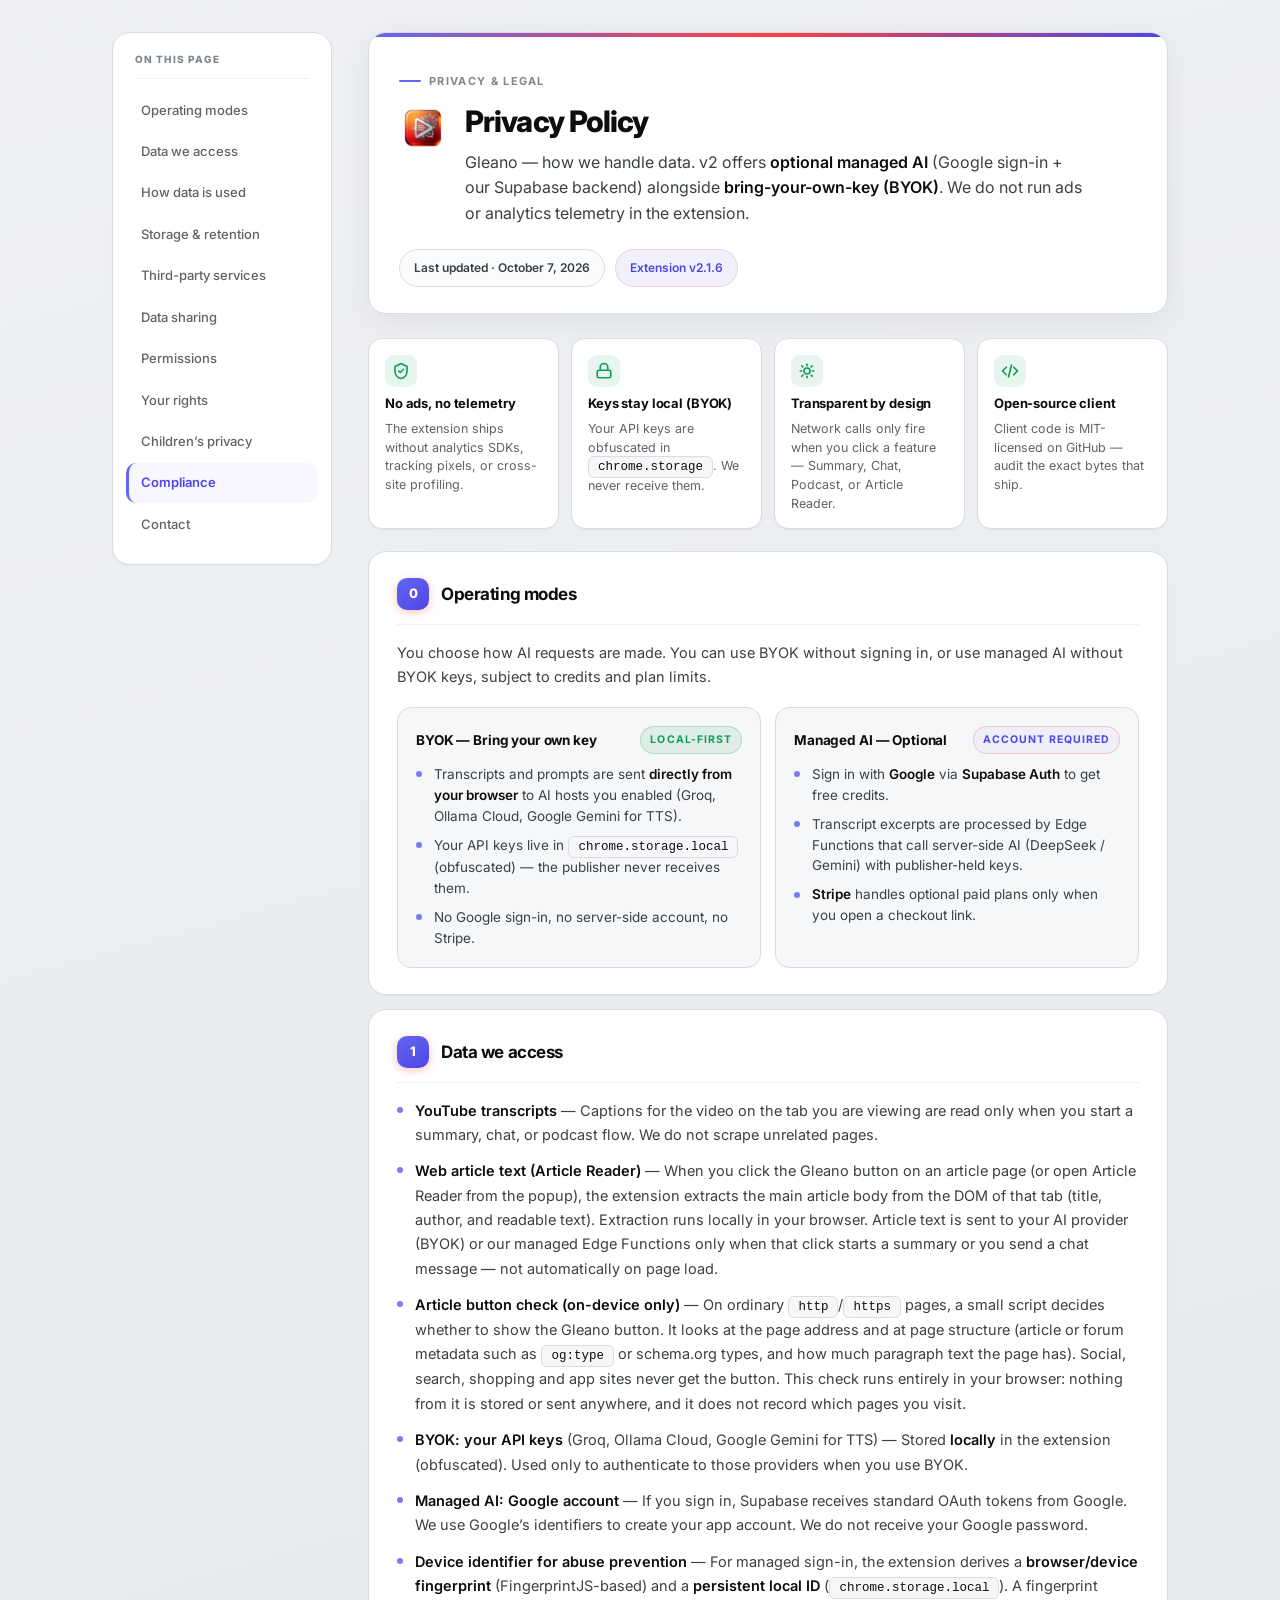
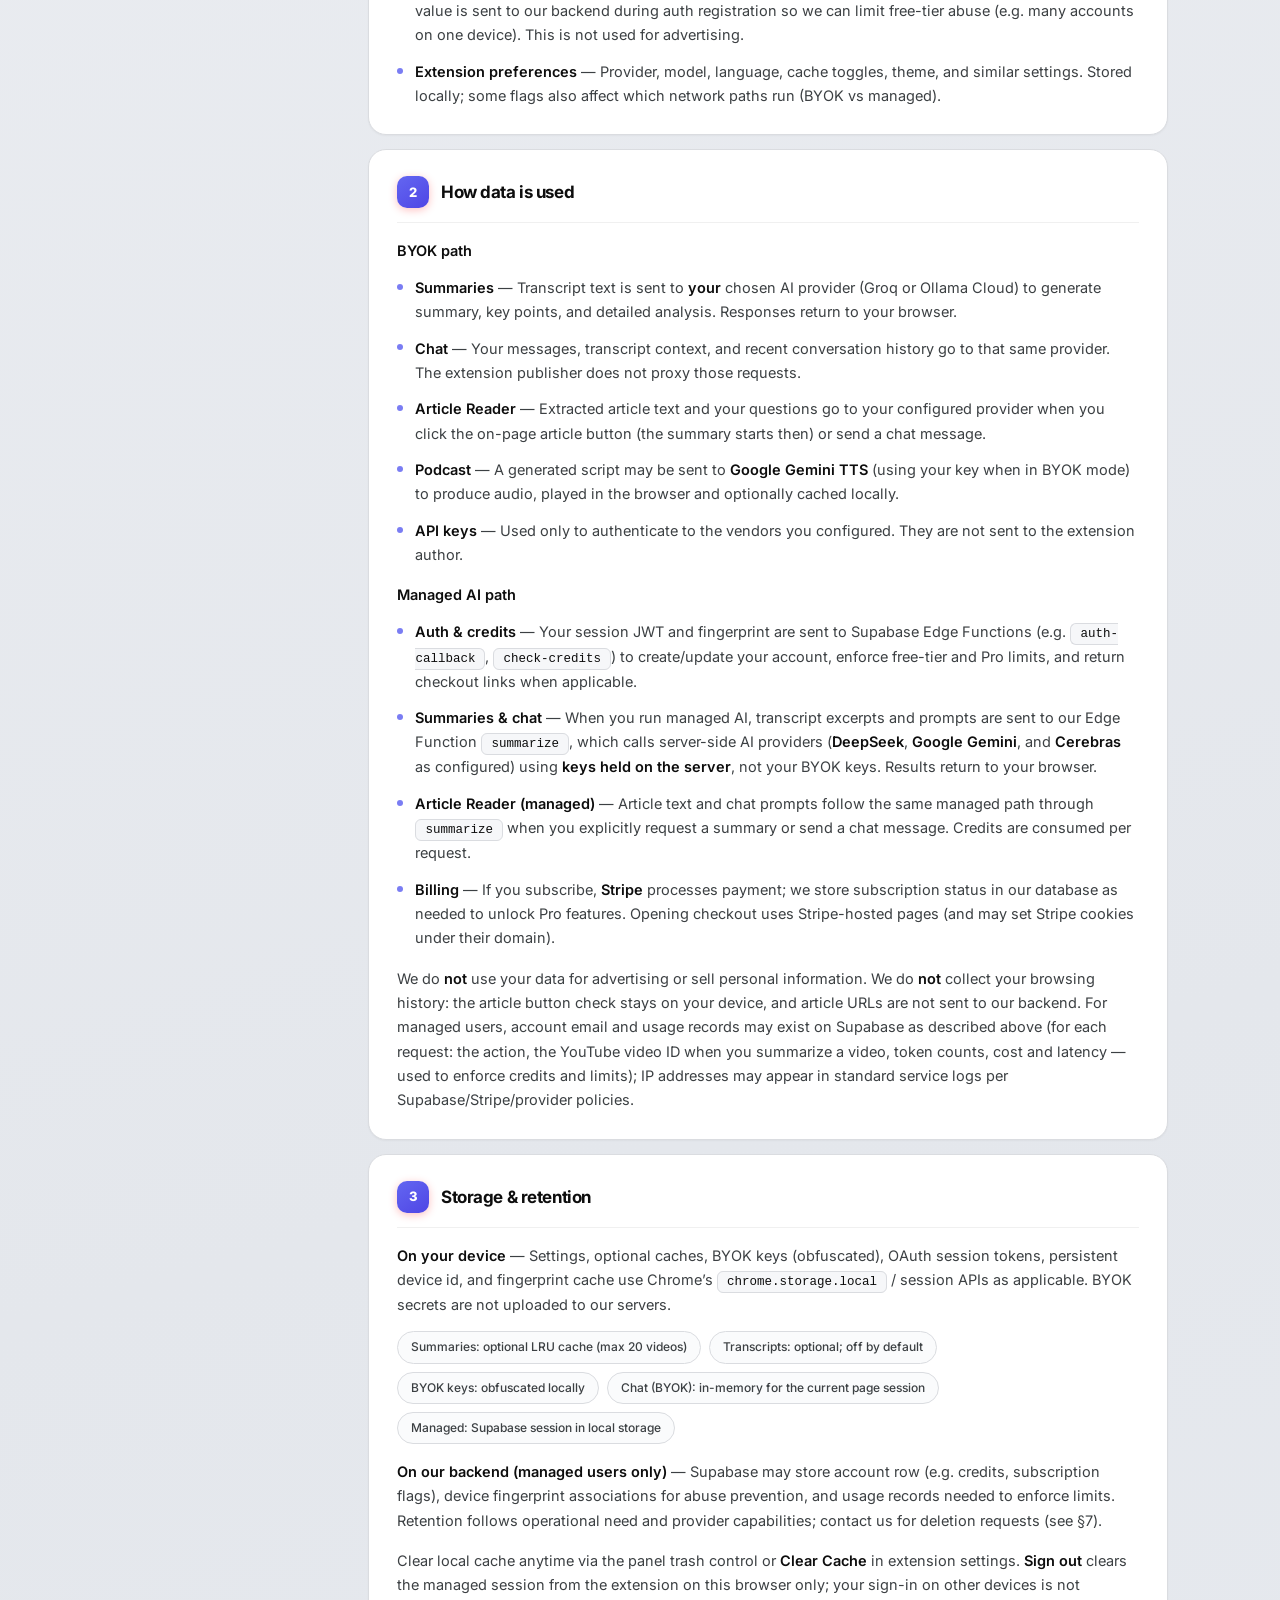
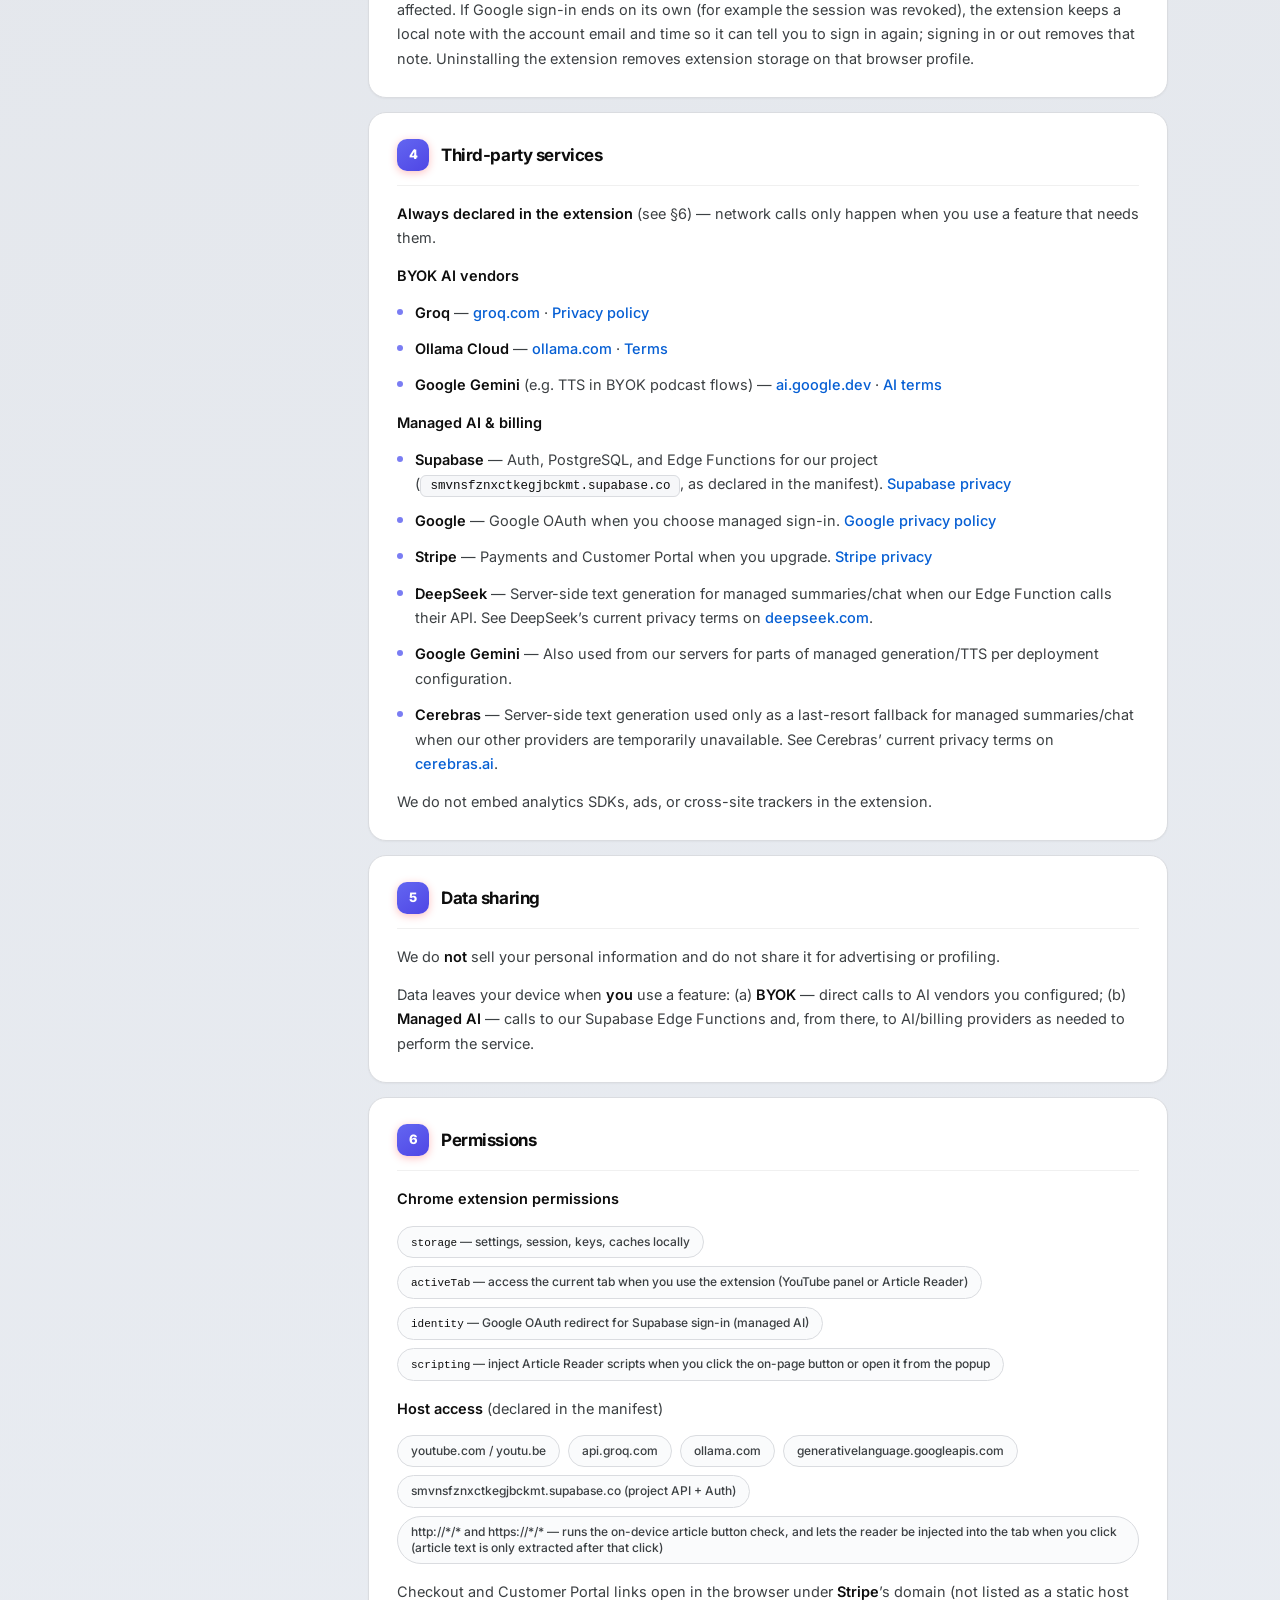
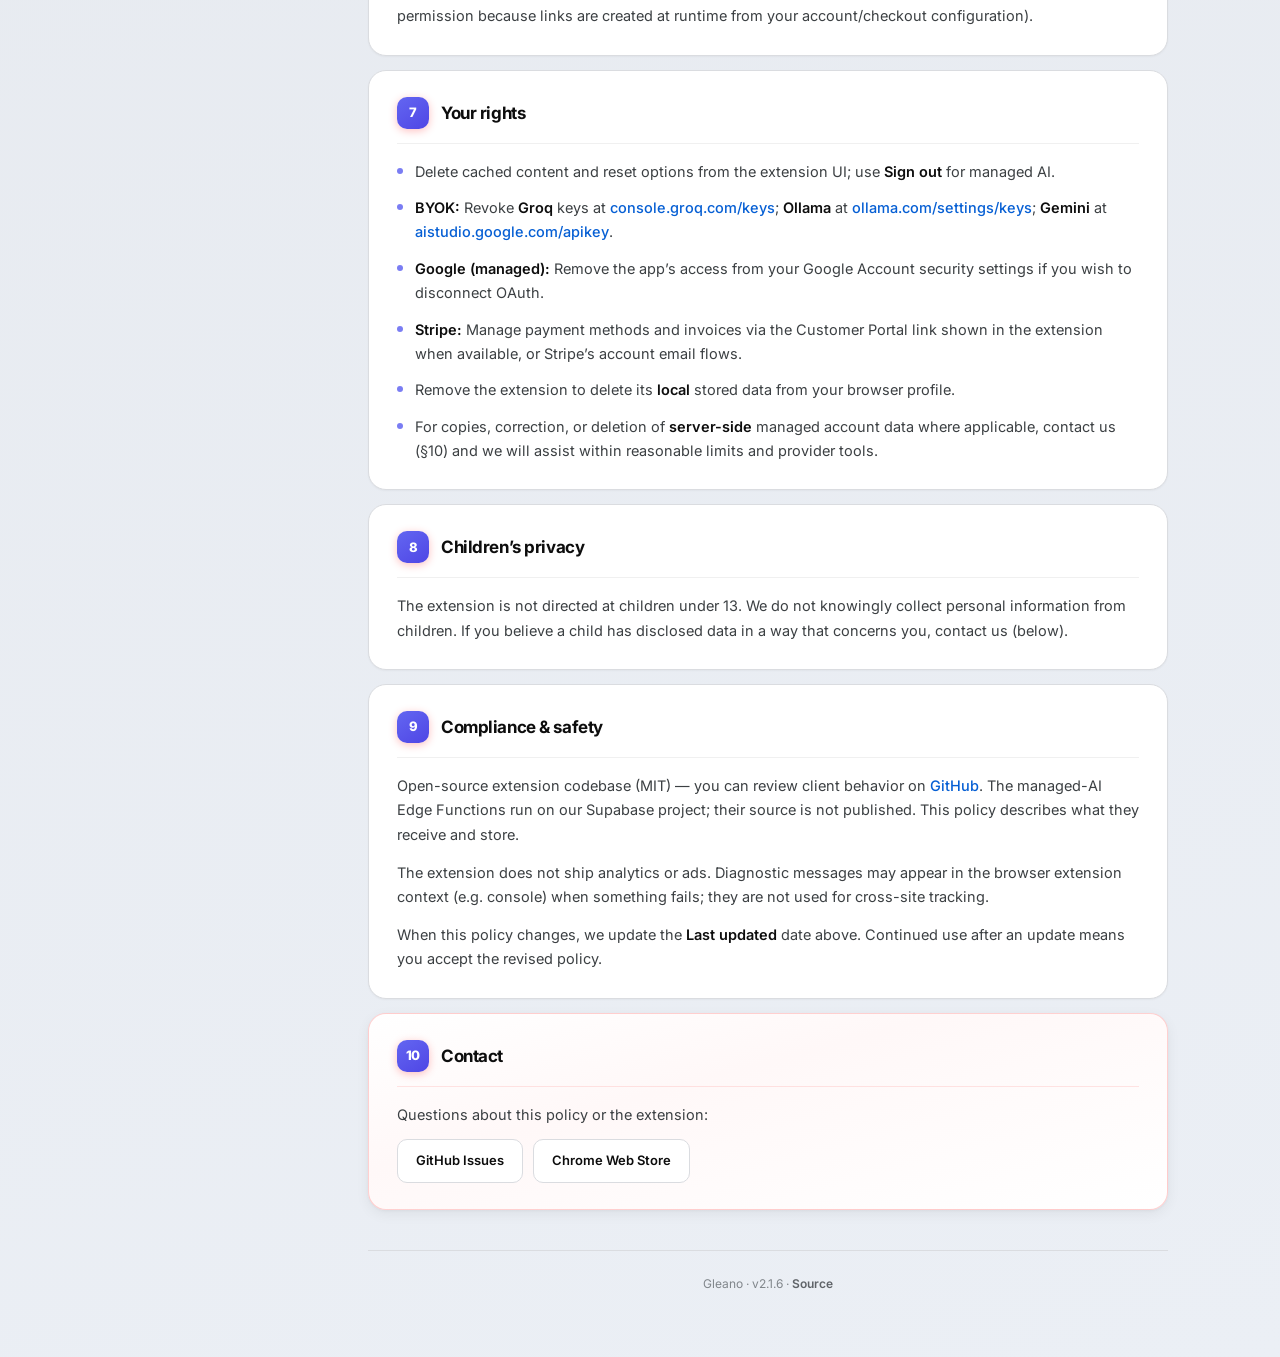
==== commit 732a0bfe: "fix: isolate the article panel and keep Google users signed in (v2.1.6) Article panel: on sites like" ====
--- a/privacy-policy.html
+++ b/privacy-policy.html
@@ -3,7 +3,7 @@
 <head>
   <meta charset="UTF-8">
   <meta name="viewport" content="width=device-width, initial-scale=1.0">
-  <meta name="description" content="Privacy Policy for Gleano v2.1.5 — BYOK or optional managed AI (Supabase, Google sign-in), Stripe billing, no ads or analytics telemetry.">
+  <meta name="description" content="Privacy Policy for Gleano v2.1.6 — BYOK or optional managed AI (Supabase, Google sign-in), Stripe billing, no ads or analytics telemetry.">
   <meta name="theme-color" content="#eceef2">
   <title>Privacy Policy — Gleano</title>
   <link rel="icon" href="icons/icon32.png?v=2.1.5" sizes="32x32" type="image/png">
@@ -598,7 +598,7 @@
           </div>
           <div class="doc-meta">
             <span class="meta-pill">Last updated · October 7, 2026</span>
-            <span class="meta-pill meta-pill--version">Extension v2.1.5</span>
+            <span class="meta-pill meta-pill--version">Extension v2.1.6</span>
           </div>
         </div>
       </header>
@@ -714,7 +714,7 @@
             <span class="chip">Managed: Supabase session in local storage</span>
           </div>
           <p class="spaced-top"><strong>On our backend (managed users only)</strong> — Supabase may store account row (e.g. credits, subscription flags), device fingerprint associations for abuse prevention, and usage records needed to enforce limits. Retention follows operational need and provider capabilities; contact us for deletion requests (see §7).</p>
-          <p class="spaced-top">Clear local cache anytime via the panel trash control or <strong>Clear Cache</strong> in extension settings. <strong>Sign out</strong> clears the managed session from the extension. Uninstalling the extension removes extension storage on that browser profile.</p>
+          <p class="spaced-top">Clear local cache anytime via the panel trash control or <strong>Clear Cache</strong> in extension settings. <strong>Sign out</strong> clears the managed session from the extension on this browser only; your sign-in on other devices is not affected. If Google sign-in ends on its own (for example the session was revoked), the extension keeps a local note with the account email and time so it can tell you to sign in again; signing in or out removes that note. Uninstalling the extension removes extension storage on that browser profile.</p>
         </div>
       </div>
 
@@ -814,7 +814,7 @@
       </div>
 
       <footer class="site-footer">
-        Gleano · v2.1.5 · <a href="https://github.com/CemRoot/yt-ai-summarizer" target="_blank" rel="noopener noreferrer">Source</a>
+        Gleano · v2.1.6 · <a href="https://github.com/CemRoot/yt-ai-summarizer" target="_blank" rel="noopener noreferrer">Source</a>
       </footer>
     </main>
   </div>
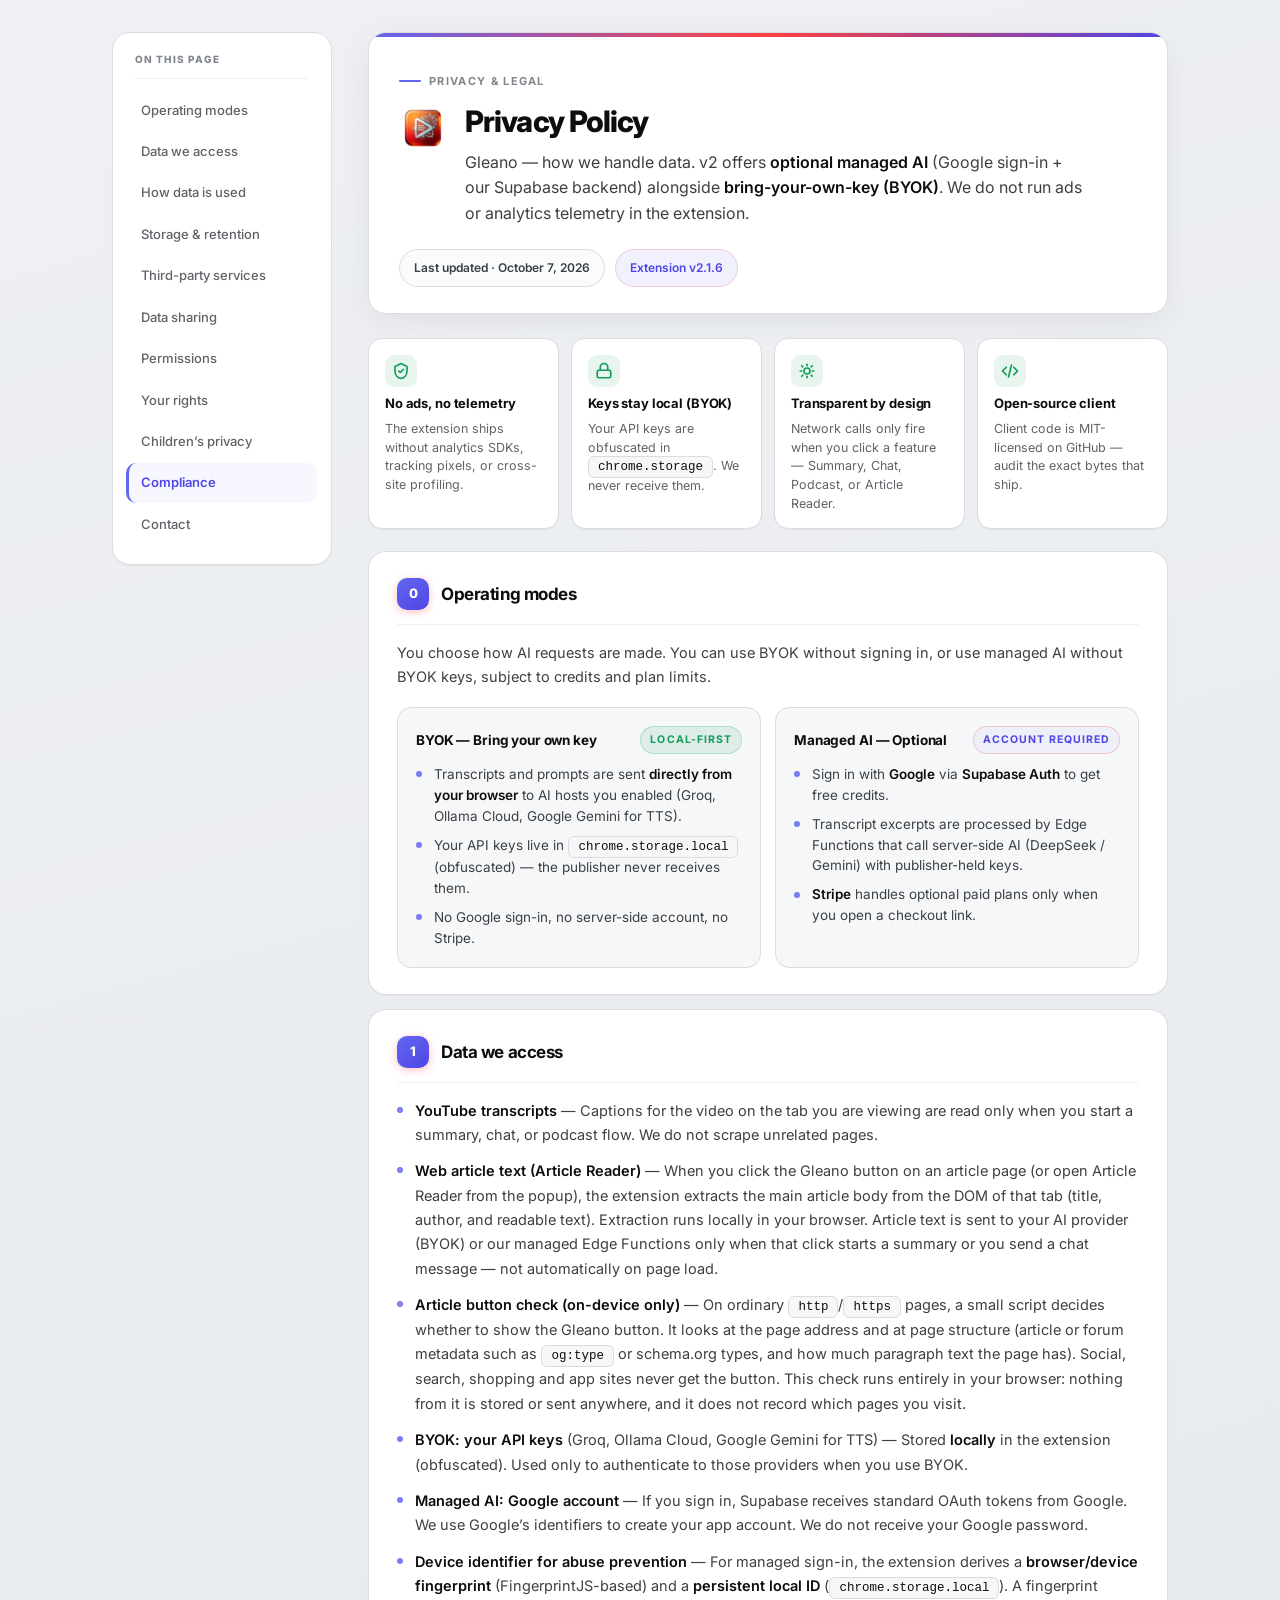
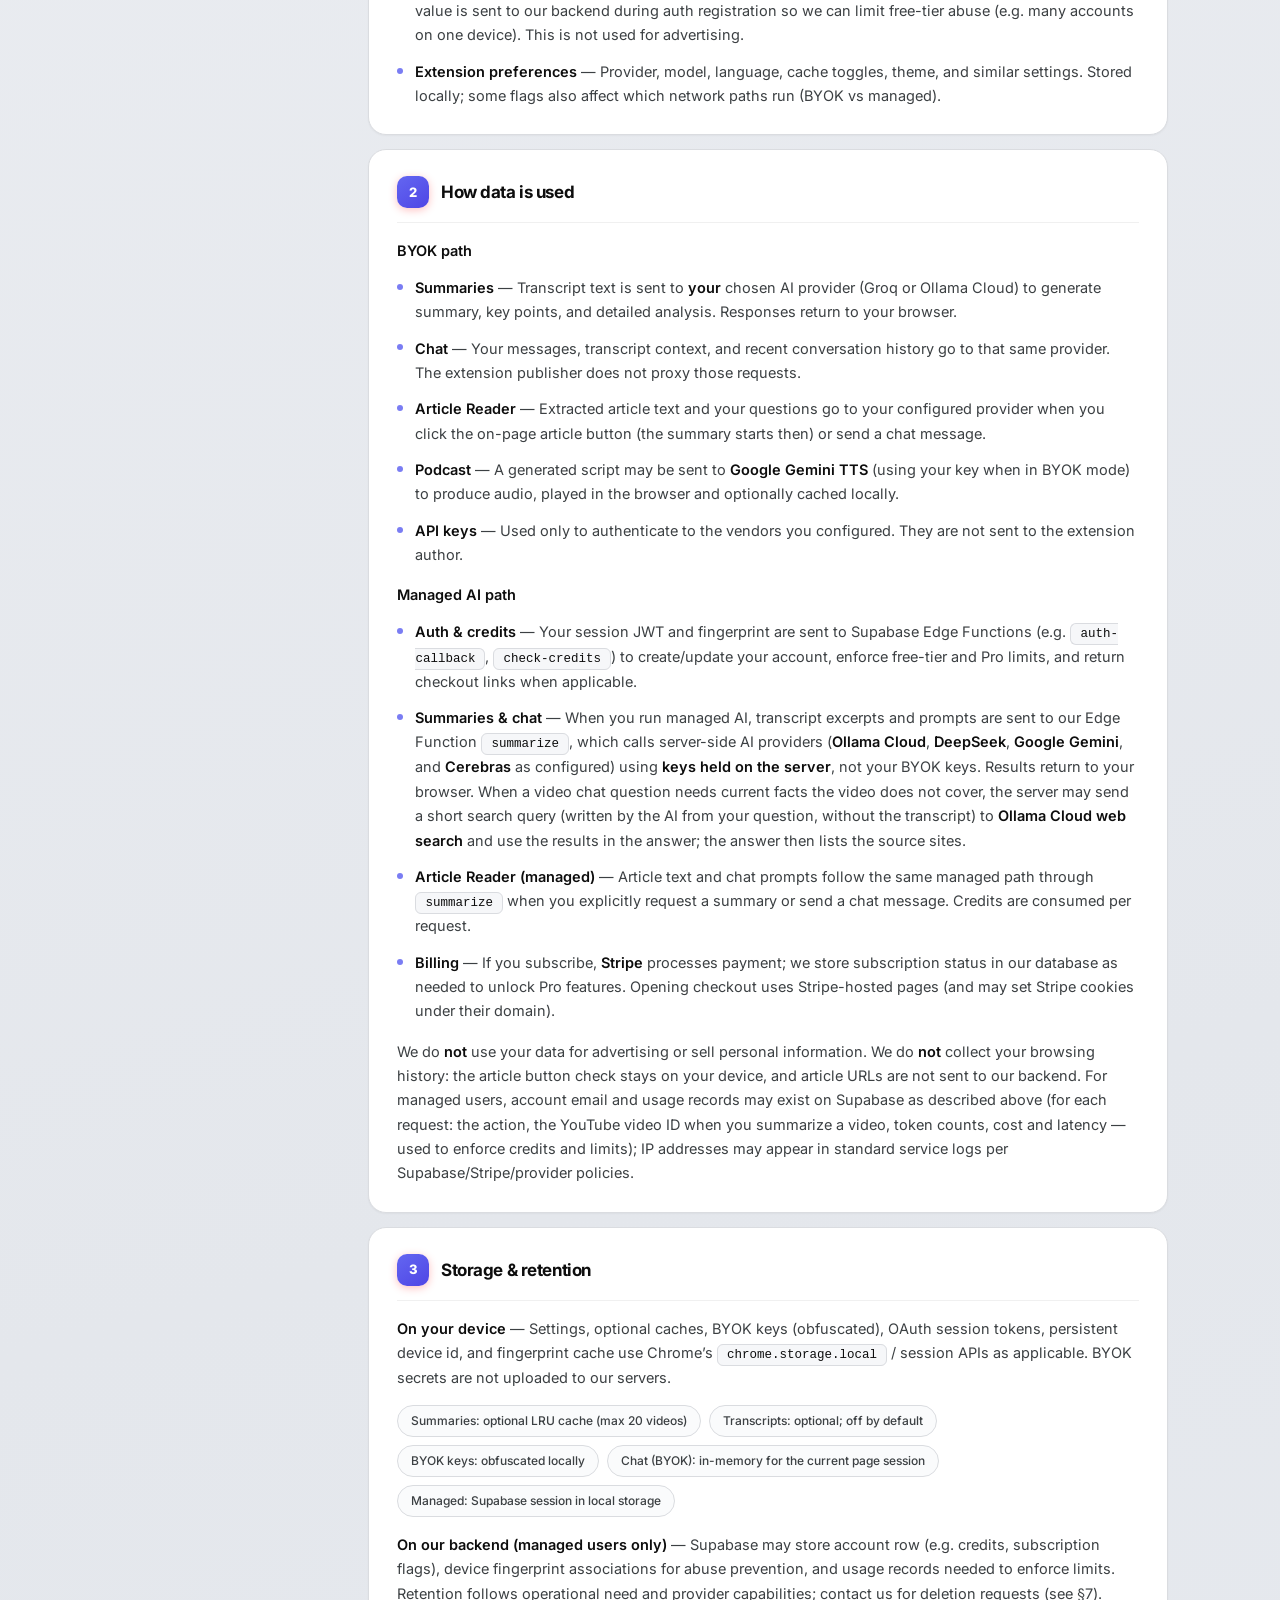
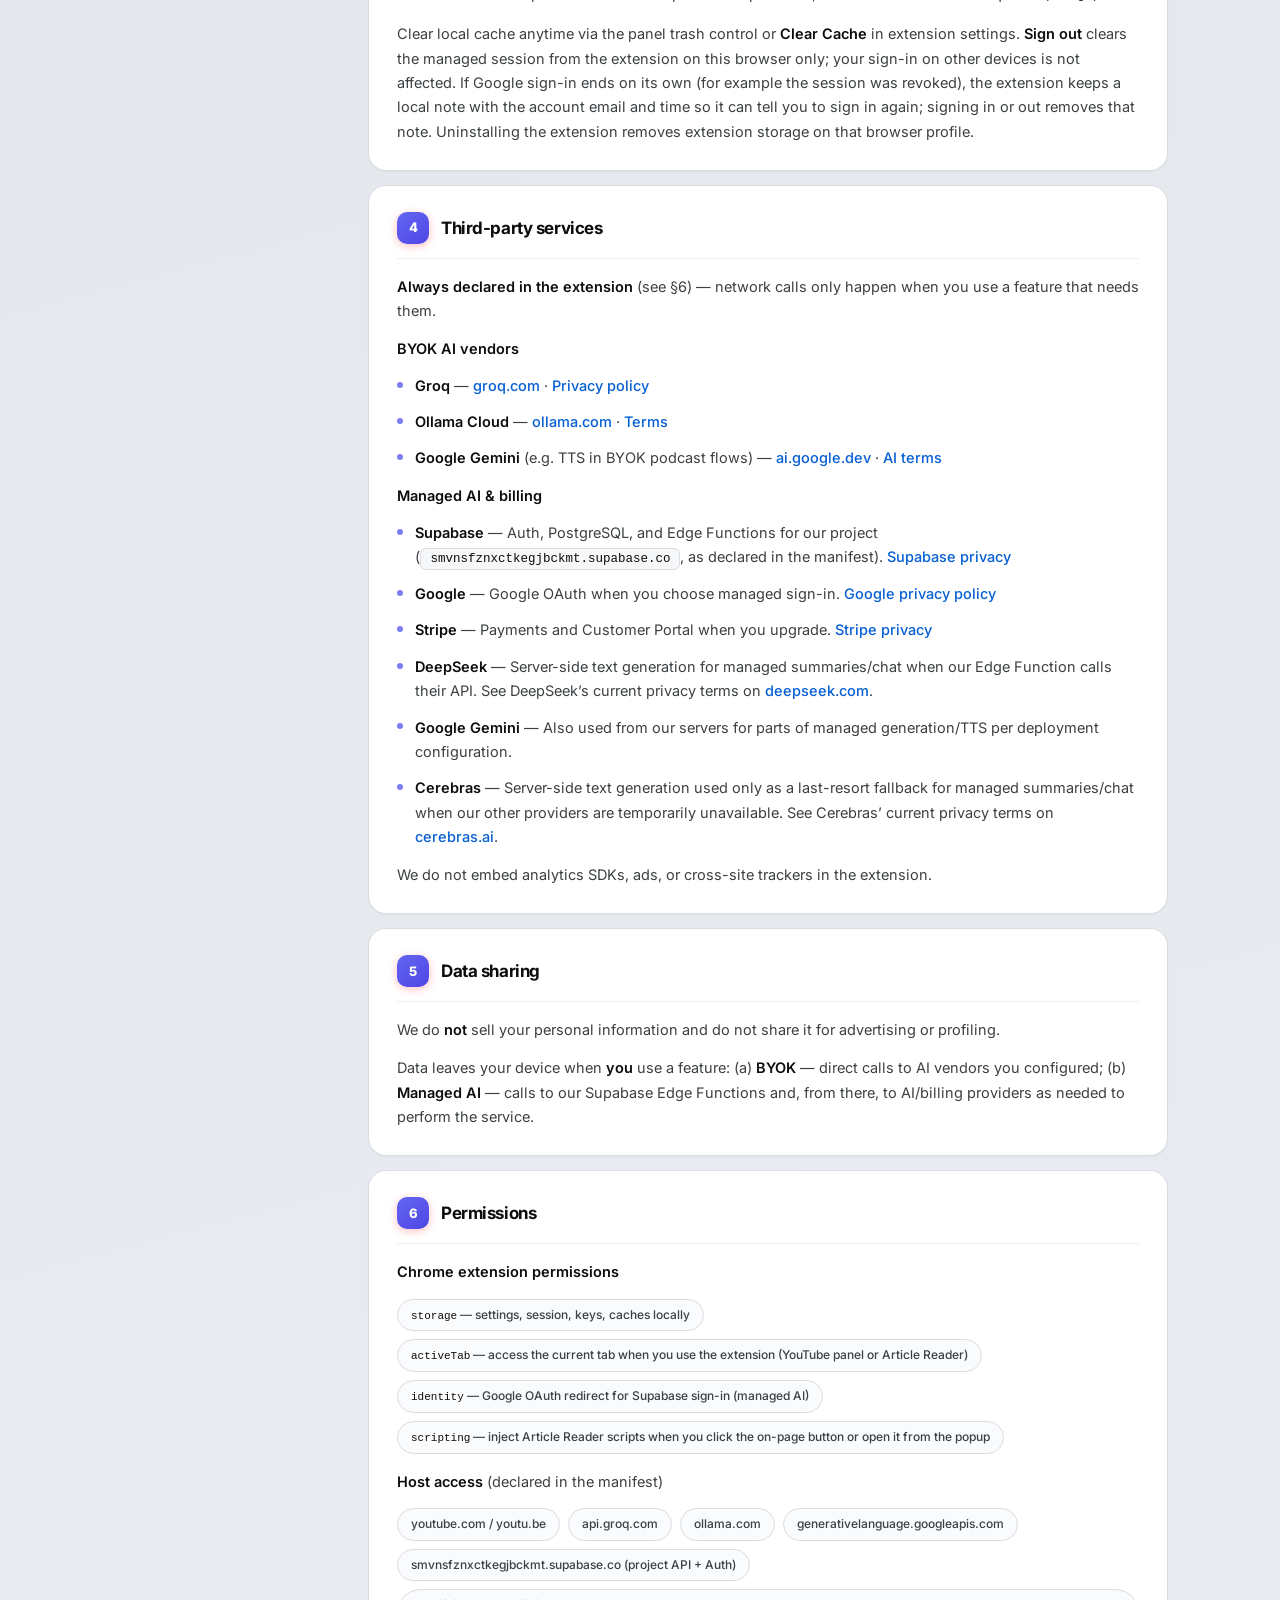
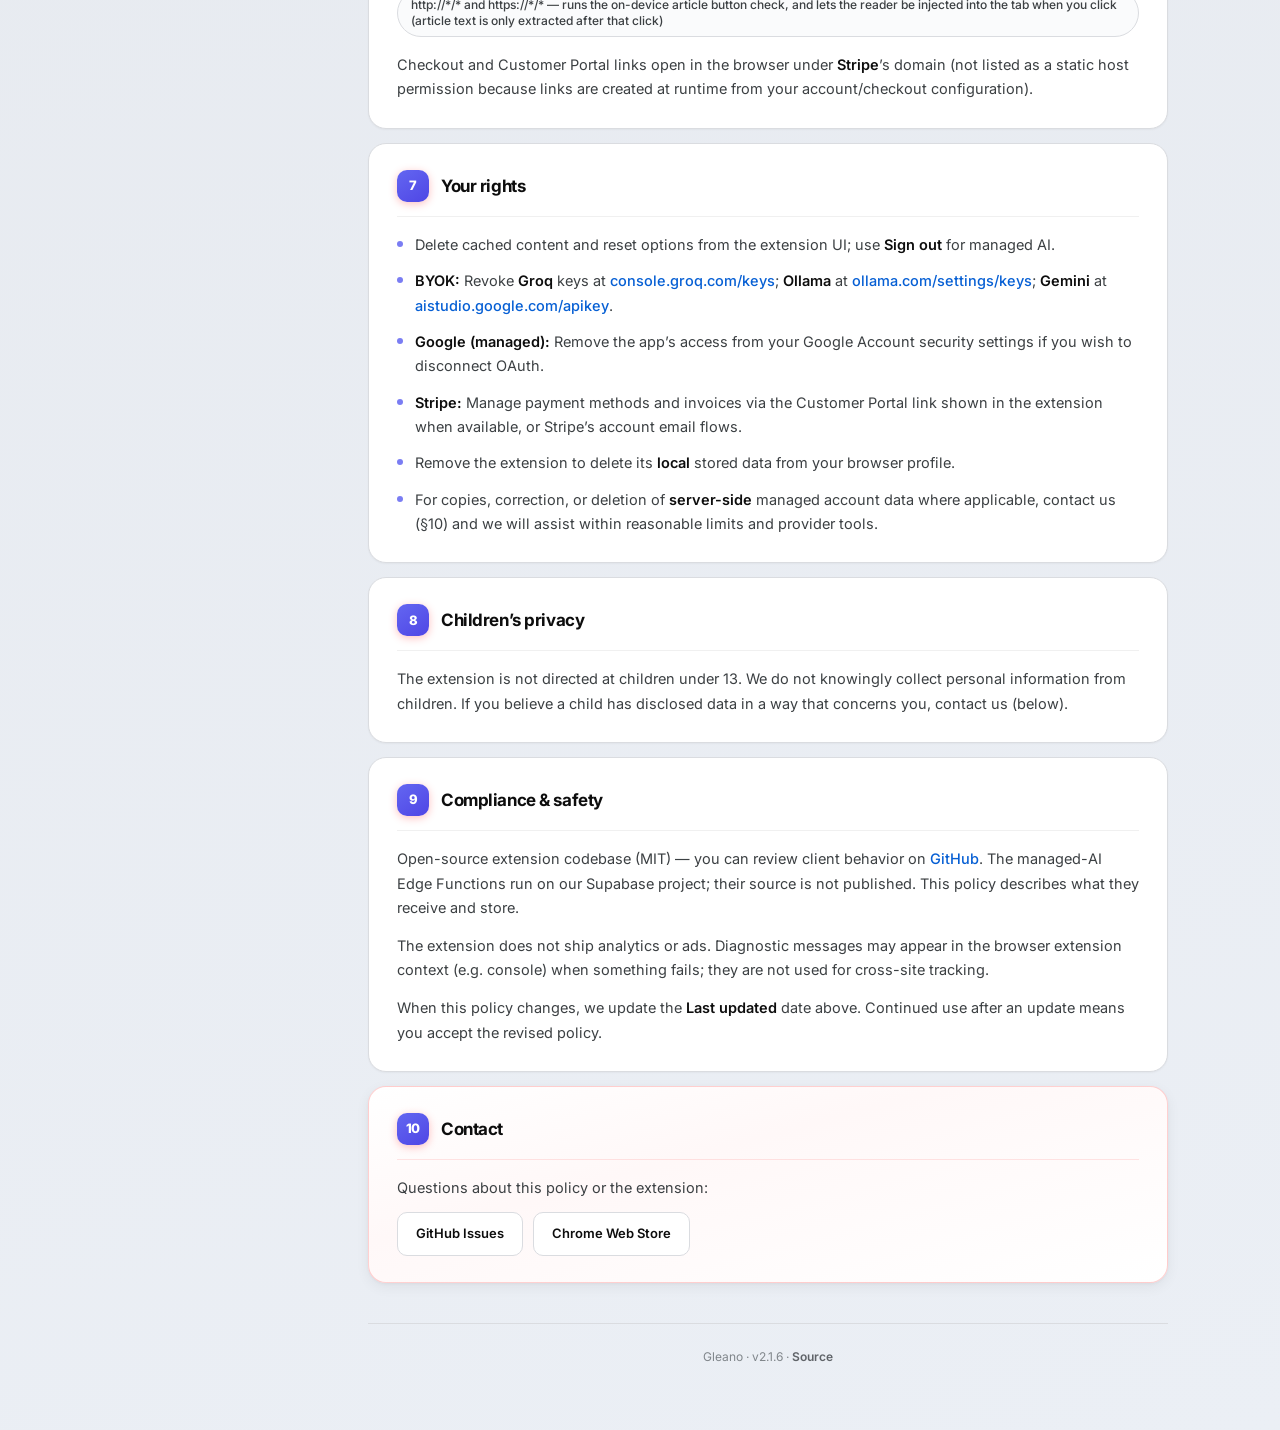
==== commit cf69a4f0: "fix(chat): answer video chat questions directly and briefly The YouTube Chat tab refused practical f" ====
--- a/privacy-policy.html
+++ b/privacy-policy.html
@@ -694,7 +694,7 @@
           <p class="spaced-top"><strong>Managed AI path</strong></p>
           <ul>
             <li><strong>Auth &amp; credits</strong> — Your session JWT and fingerprint are sent to Supabase Edge Functions (e.g. <span class="inline-code">auth-callback</span>, <span class="inline-code">check-credits</span>) to create/update your account, enforce free-tier and Pro limits, and return checkout links when applicable.</li>
-            <li><strong>Summaries &amp; chat</strong> — When you run managed AI, transcript excerpts and prompts are sent to our Edge Function <span class="inline-code">summarize</span>, which calls server-side AI providers (<strong>DeepSeek</strong>, <strong>Google Gemini</strong>, and <strong>Cerebras</strong> as configured) using <strong>keys held on the server</strong>, not your BYOK keys. Results return to your browser.</li>
+            <li><strong>Summaries &amp; chat</strong> — When you run managed AI, transcript excerpts and prompts are sent to our Edge Function <span class="inline-code">summarize</span>, which calls server-side AI providers (<strong>Ollama Cloud</strong>, <strong>DeepSeek</strong>, <strong>Google Gemini</strong>, and <strong>Cerebras</strong> as configured) using <strong>keys held on the server</strong>, not your BYOK keys. Results return to your browser. When a video chat question needs current facts the video does not cover, the server may send a short search query (written by the AI from your question, without the transcript) to <strong>Ollama Cloud web search</strong> and use the results in the answer; the answer then lists the source sites.</li>
             <li><strong>Article Reader (managed)</strong> — Article text and chat prompts follow the same managed path through <span class="inline-code">summarize</span> when you explicitly request a summary or send a chat message. Credits are consumed per request.</li>
             <li><strong>Billing</strong> — If you subscribe, <strong>Stripe</strong> processes payment; we store subscription status in our database as needed to unlock Pro features. Opening checkout uses Stripe-hosted pages (and may set Stripe cookies under their domain).</li>
           </ul>
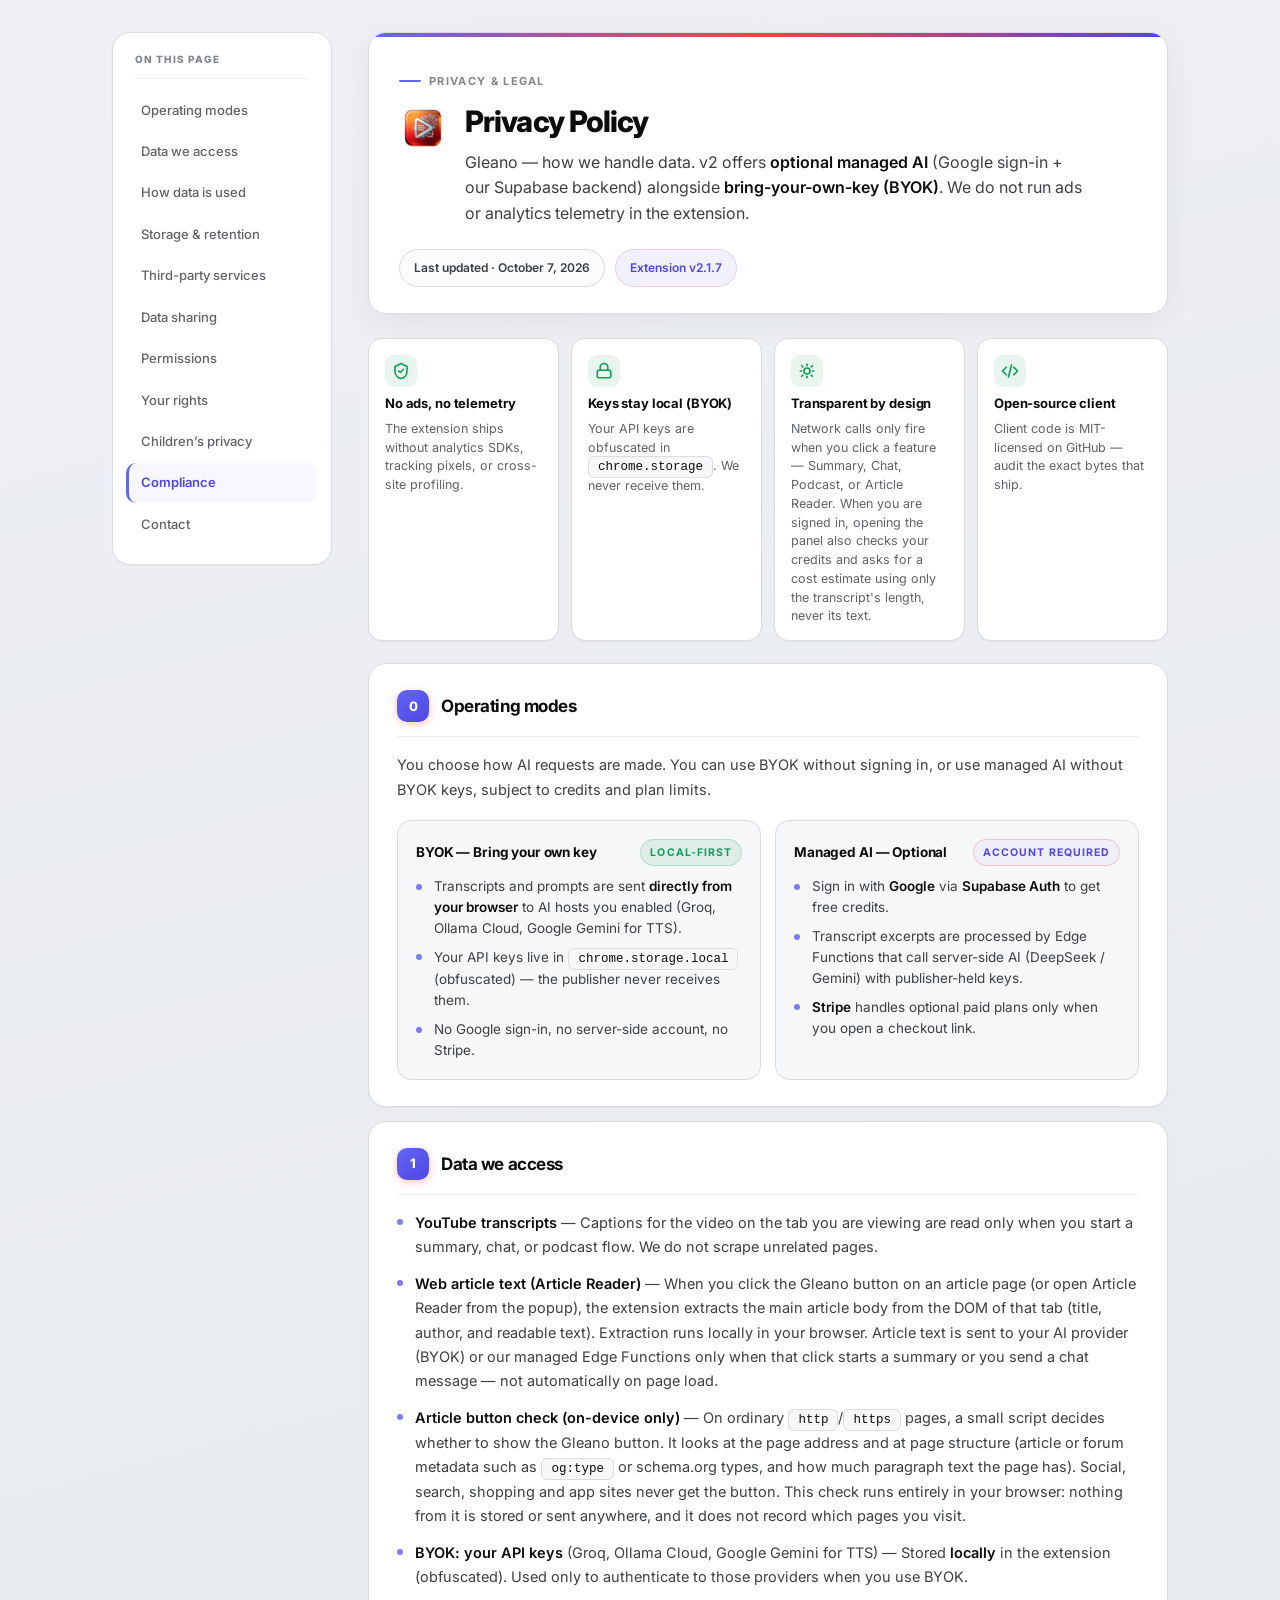
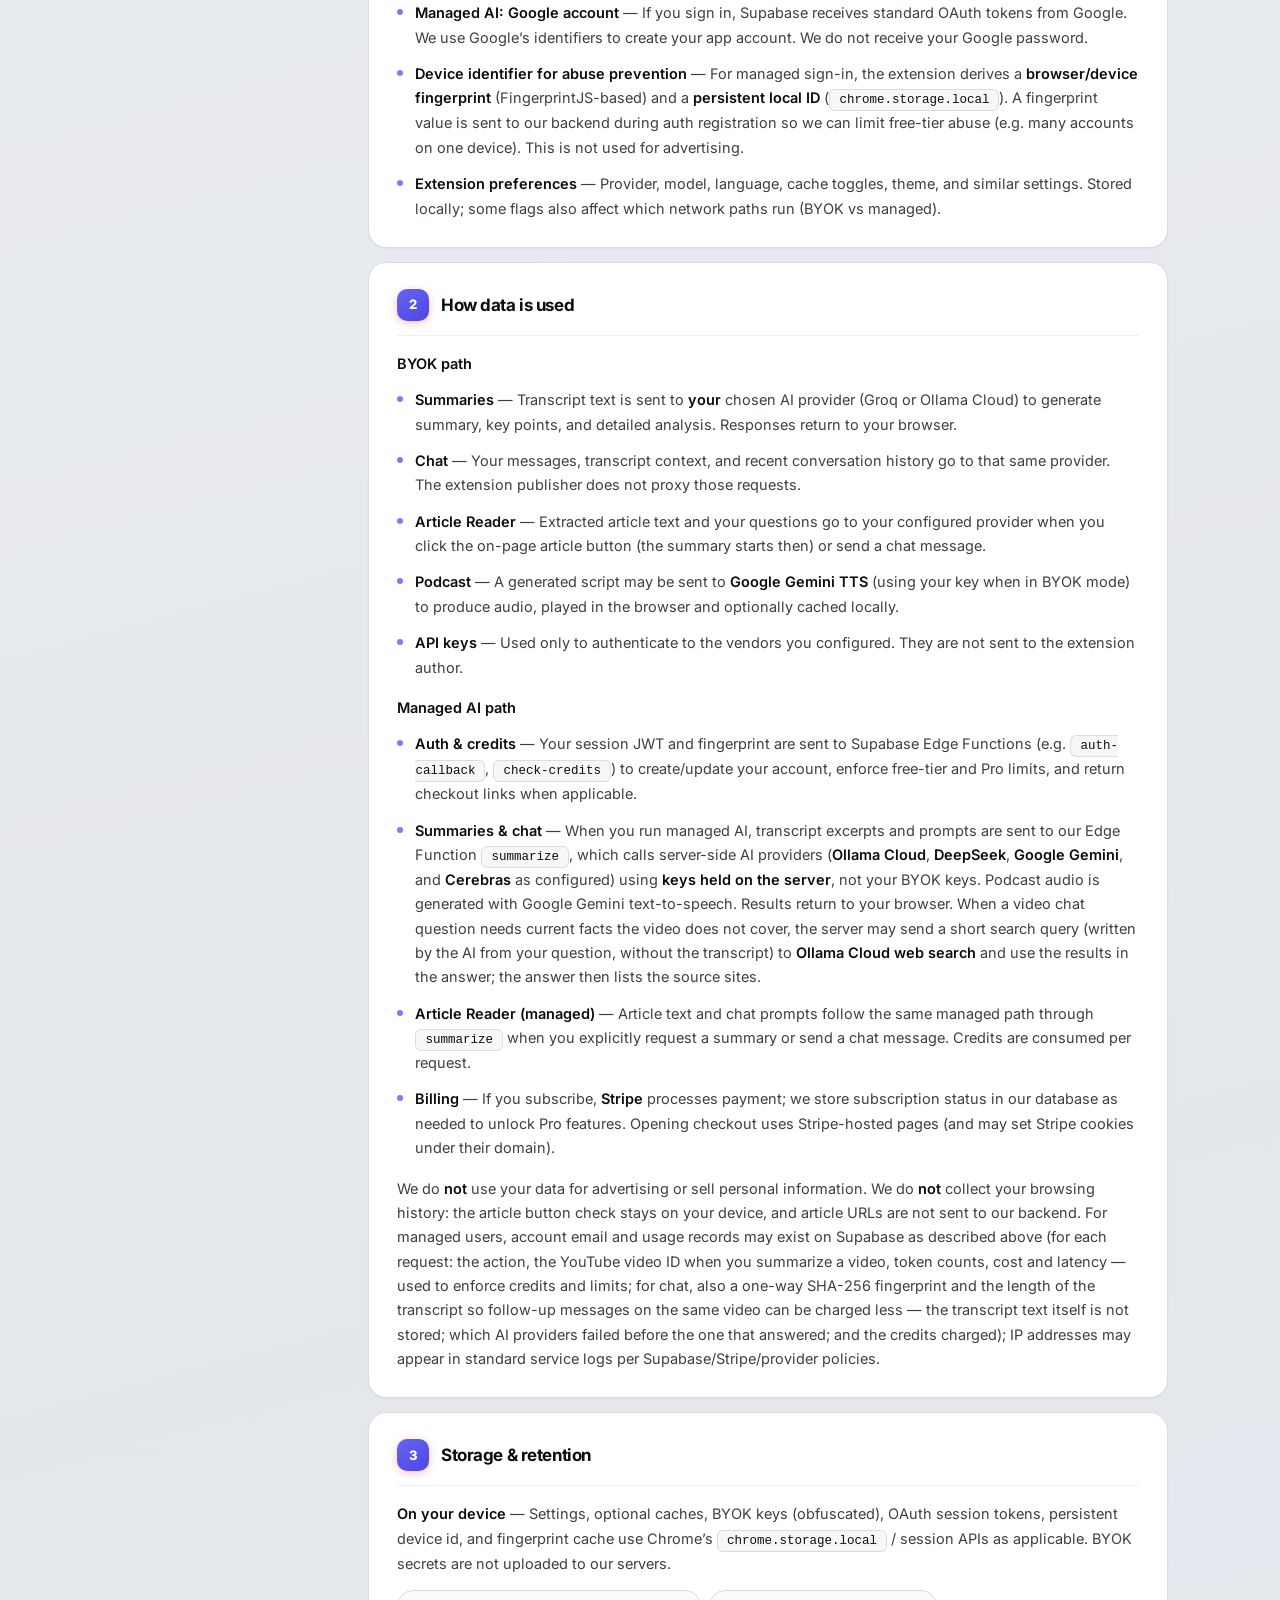
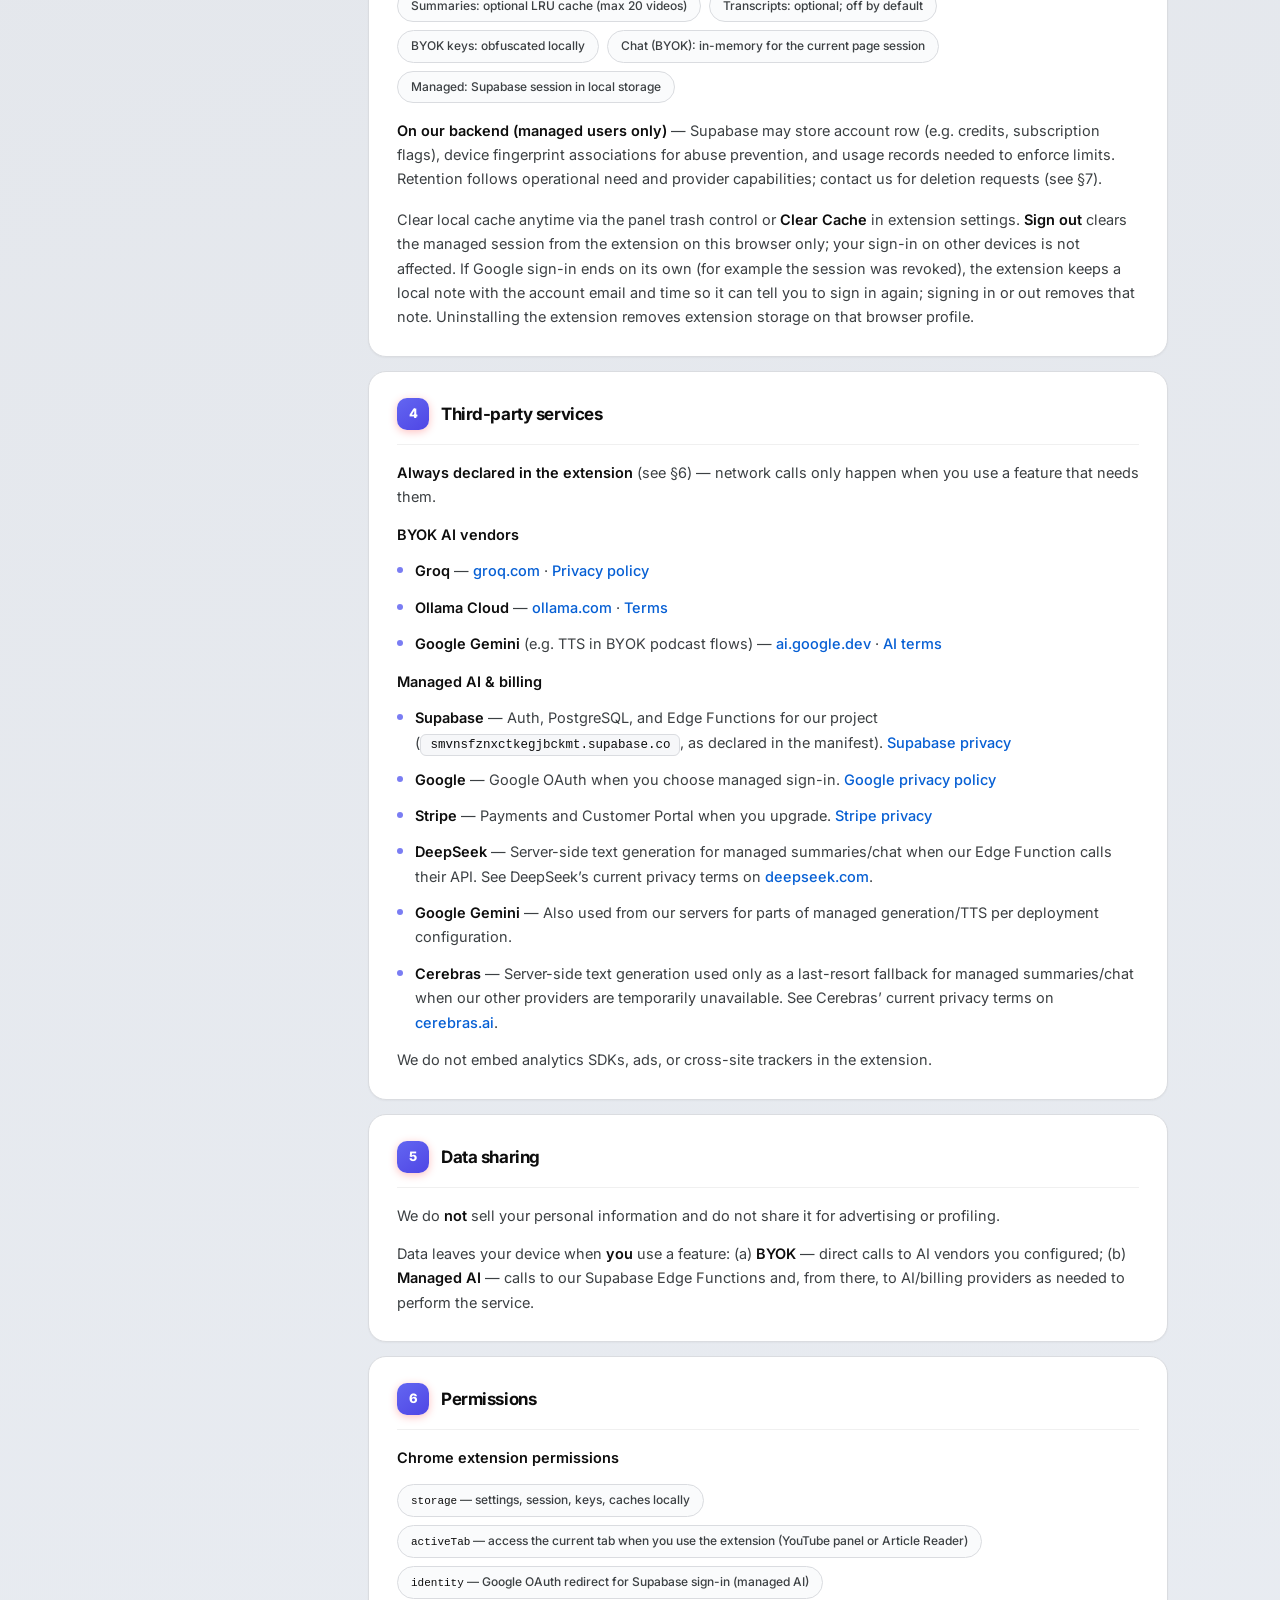
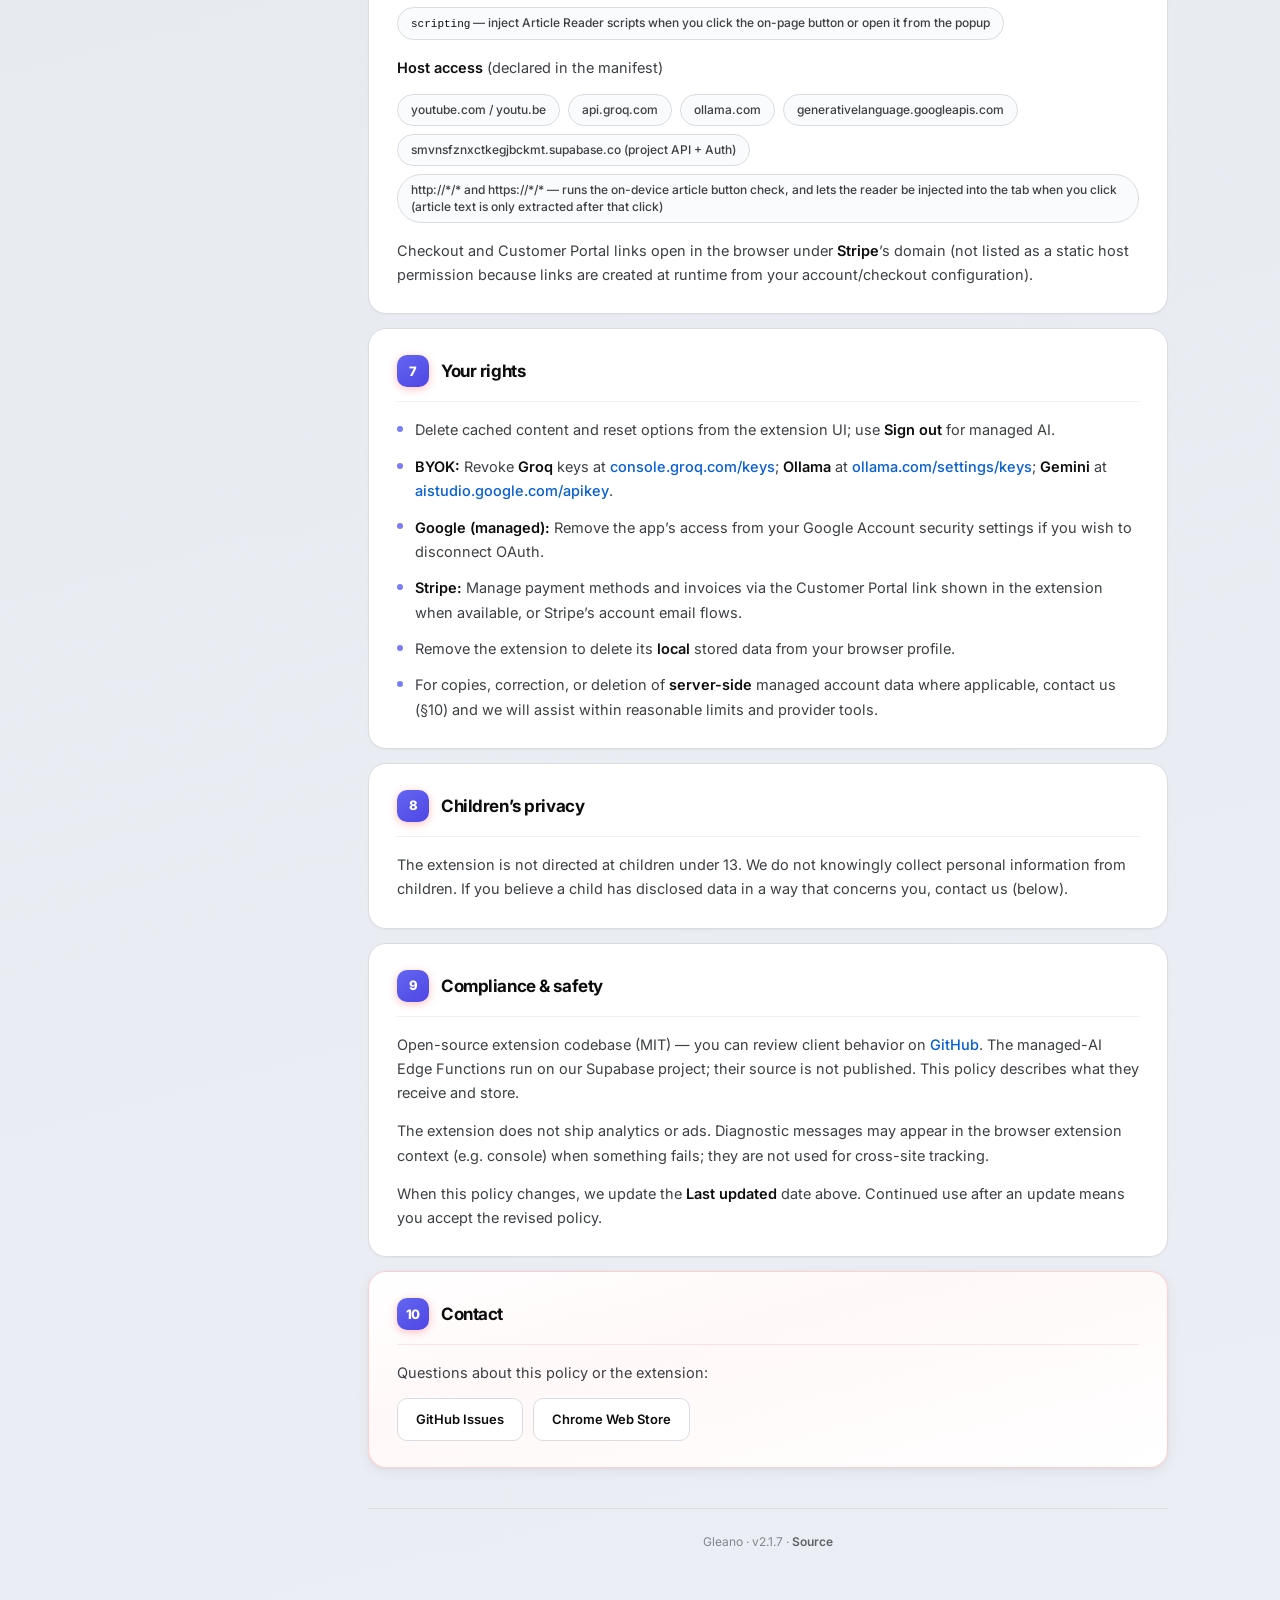
==== commit a3824513: "release: v2.1.7 - manifest, popup "What's new", update page notes in 11 languages, README. - Privacy" ====
--- a/privacy-policy.html
+++ b/privacy-policy.html
@@ -3,7 +3,7 @@
 <head>
   <meta charset="UTF-8">
   <meta name="viewport" content="width=device-width, initial-scale=1.0">
-  <meta name="description" content="Privacy Policy for Gleano v2.1.6 — BYOK or optional managed AI (Supabase, Google sign-in), Stripe billing, no ads or analytics telemetry.">
+  <meta name="description" content="Privacy Policy for Gleano v2.1.7 — BYOK or optional managed AI (Supabase, Google sign-in), Stripe billing, no ads or analytics telemetry.">
   <meta name="theme-color" content="#eceef2">
   <title>Privacy Policy — Gleano</title>
   <link rel="icon" href="icons/icon32.png?v=2.1.5" sizes="32x32" type="image/png">
@@ -598,7 +598,7 @@
           </div>
           <div class="doc-meta">
             <span class="meta-pill">Last updated · October 7, 2026</span>
-            <span class="meta-pill meta-pill--version">Extension v2.1.6</span>
+            <span class="meta-pill meta-pill--version">Extension v2.1.7</span>
           </div>
         </div>
       </header>
@@ -623,7 +623,7 @@
             <svg viewBox="0 0 24 24" fill="none" stroke="currentColor" stroke-width="2.2" stroke-linecap="round" stroke-linejoin="round"><path d="M12 3v2"/><path d="M12 19v2"/><path d="m5 5 1.4 1.4"/><path d="m17.6 17.6 1.4 1.4"/><path d="M3 12h2"/><path d="M19 12h2"/><path d="m5 19 1.4-1.4"/><path d="m17.6 6.4 1.4-1.4"/><circle cx="12" cy="12" r="4"/></svg>
           </span>
           <div class="glance-title">Transparent by design</div>
-          <div class="glance-sub">Network calls only fire when you click a feature — Summary, Chat, Podcast, or Article Reader.</div>
+          <div class="glance-sub">Network calls only fire when you click a feature — Summary, Chat, Podcast, or Article Reader. When you are signed in, opening the panel also checks your credits and asks for a cost estimate using only the transcript's length, never its text.</div>
         </div>
         <div class="glance-card">
           <span class="glance-icon" aria-hidden="true">
@@ -694,11 +694,11 @@
           <p class="spaced-top"><strong>Managed AI path</strong></p>
           <ul>
             <li><strong>Auth &amp; credits</strong> — Your session JWT and fingerprint are sent to Supabase Edge Functions (e.g. <span class="inline-code">auth-callback</span>, <span class="inline-code">check-credits</span>) to create/update your account, enforce free-tier and Pro limits, and return checkout links when applicable.</li>
-            <li><strong>Summaries &amp; chat</strong> — When you run managed AI, transcript excerpts and prompts are sent to our Edge Function <span class="inline-code">summarize</span>, which calls server-side AI providers (<strong>Ollama Cloud</strong>, <strong>DeepSeek</strong>, <strong>Google Gemini</strong>, and <strong>Cerebras</strong> as configured) using <strong>keys held on the server</strong>, not your BYOK keys. Results return to your browser. When a video chat question needs current facts the video does not cover, the server may send a short search query (written by the AI from your question, without the transcript) to <strong>Ollama Cloud web search</strong> and use the results in the answer; the answer then lists the source sites.</li>
+            <li><strong>Summaries &amp; chat</strong> — When you run managed AI, transcript excerpts and prompts are sent to our Edge Function <span class="inline-code">summarize</span>, which calls server-side AI providers (<strong>Ollama Cloud</strong>, <strong>DeepSeek</strong>, <strong>Google Gemini</strong>, and <strong>Cerebras</strong> as configured) using <strong>keys held on the server</strong>, not your BYOK keys. Podcast audio is generated with Google Gemini text-to-speech. Results return to your browser. When a video chat question needs current facts the video does not cover, the server may send a short search query (written by the AI from your question, without the transcript) to <strong>Ollama Cloud web search</strong> and use the results in the answer; the answer then lists the source sites.</li>
             <li><strong>Article Reader (managed)</strong> — Article text and chat prompts follow the same managed path through <span class="inline-code">summarize</span> when you explicitly request a summary or send a chat message. Credits are consumed per request.</li>
             <li><strong>Billing</strong> — If you subscribe, <strong>Stripe</strong> processes payment; we store subscription status in our database as needed to unlock Pro features. Opening checkout uses Stripe-hosted pages (and may set Stripe cookies under their domain).</li>
           </ul>
-          <p class="spaced-top">We do <strong>not</strong> use your data for advertising or sell personal information. We do <strong>not</strong> collect your browsing history: the article button check stays on your device, and article URLs are not sent to our backend. For managed users, account email and usage records may exist on Supabase as described above (for each request: the action, the YouTube video ID when you summarize a video, token counts, cost and latency — used to enforce credits and limits); IP addresses may appear in standard service logs per Supabase/Stripe/provider policies.</p>
+          <p class="spaced-top">We do <strong>not</strong> use your data for advertising or sell personal information. We do <strong>not</strong> collect your browsing history: the article button check stays on your device, and article URLs are not sent to our backend. For managed users, account email and usage records may exist on Supabase as described above (for each request: the action, the YouTube video ID when you summarize a video, token counts, cost and latency — used to enforce credits and limits; for chat, also a one-way SHA-256 fingerprint and the length of the transcript so follow-up messages on the same video can be charged less — the transcript text itself is not stored; which AI providers failed before the one that answered; and the credits charged); IP addresses may appear in standard service logs per Supabase/Stripe/provider policies.</p>
         </div>
       </div>
 
@@ -814,7 +814,7 @@
       </div>
 
       <footer class="site-footer">
-        Gleano · v2.1.6 · <a href="https://github.com/CemRoot/yt-ai-summarizer" target="_blank" rel="noopener noreferrer">Source</a>
+        Gleano · v2.1.7 · <a href="https://github.com/CemRoot/yt-ai-summarizer" target="_blank" rel="noopener noreferrer">Source</a>
       </footer>
     </main>
   </div>
